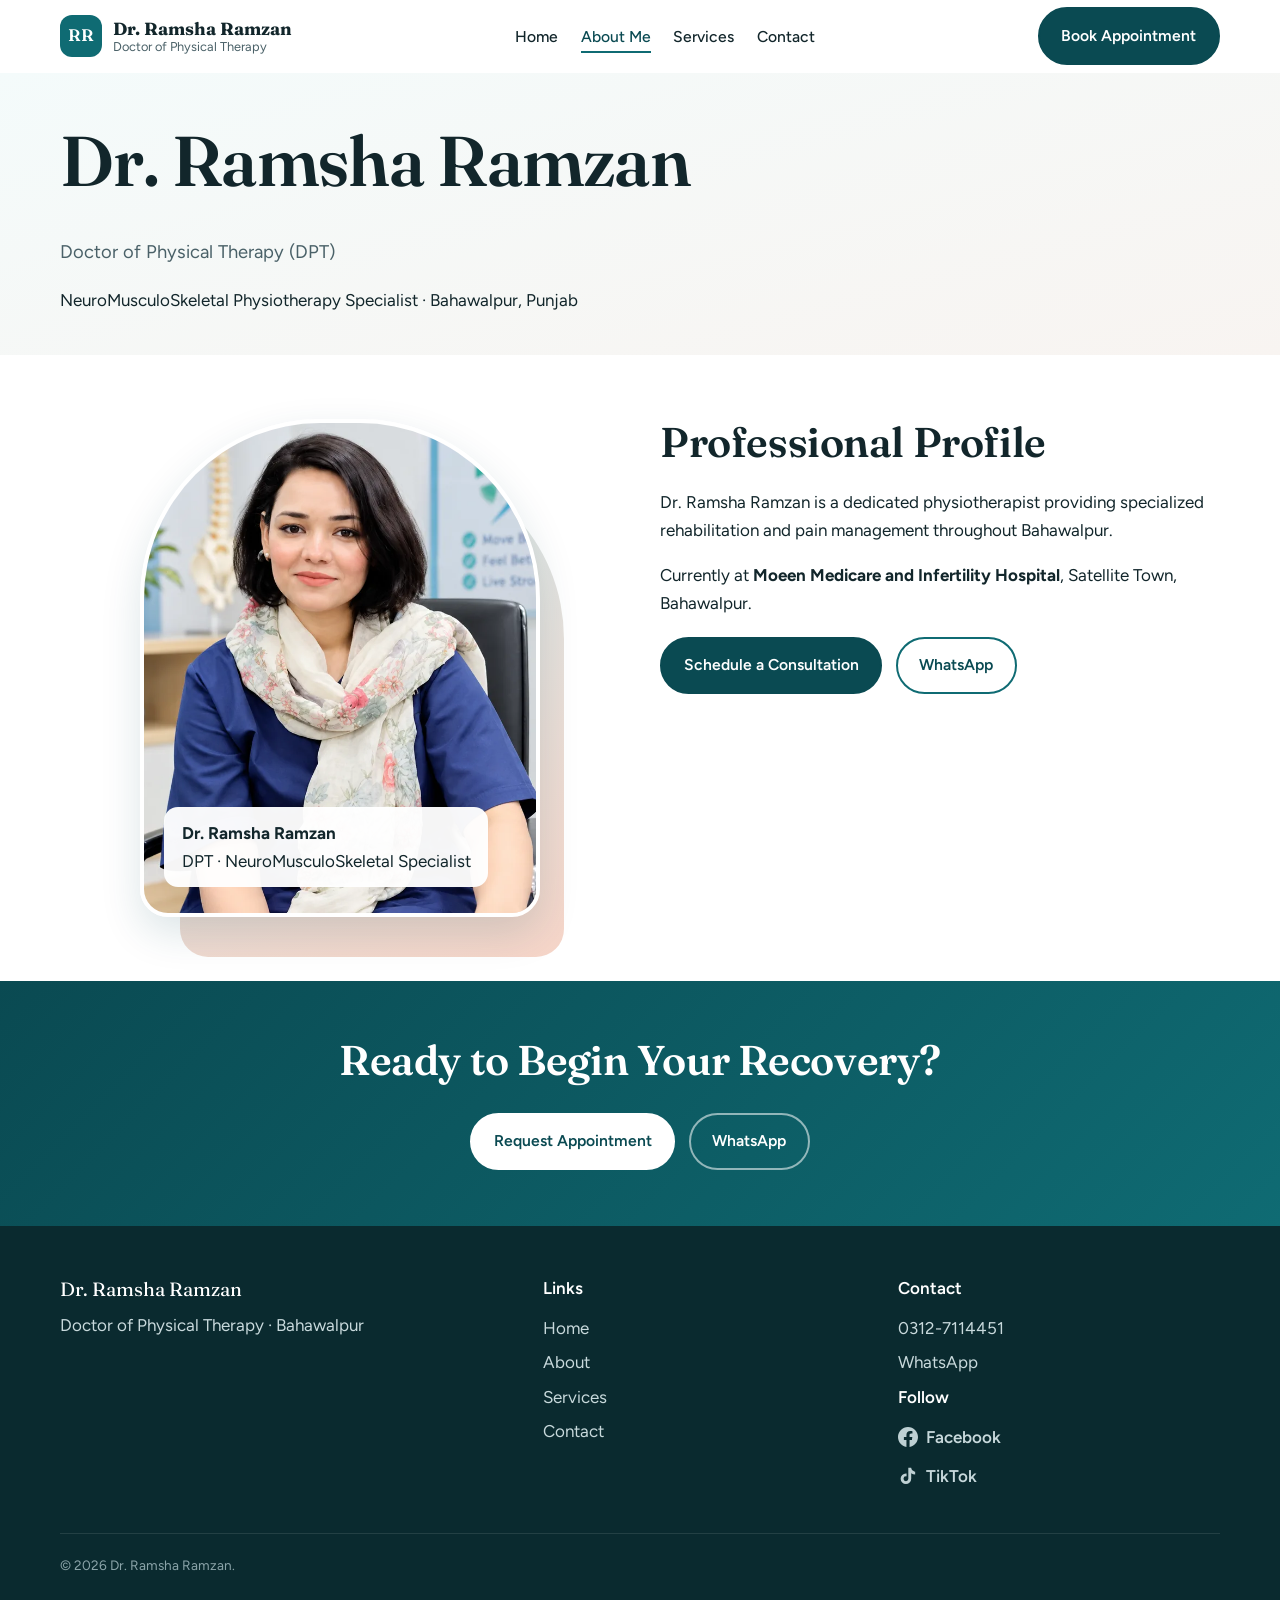
==== about.html @ 681bcd0d "Social links: Facebook and TikTok icons on all pages" ====
<!DOCTYPE html>
<html lang="en-PK">
<head>
  <meta charset="UTF-8">
  <meta name="viewport" content="width=device-width, initial-scale=1">
  <title>About Dr. Ramsha Ramzan | Physiotherapist in Bahawalpur</title>
  <meta name="description" content="About Dr. Ramsha Ramzan, DPT — Physiotherapist in Bahawalpur.">
  <link rel="canonical" href="https://joshwilsonnlr.github.io/Dr.ramsha/about.html">
  <link rel="icon" type="image/svg+xml" href="assets/favicon.svg">
  <meta name="theme-color" content="#0F6B73">
  <link rel="preconnect" href="https://fonts.googleapis.com">
  <link rel="preconnect" href="https://fonts.gstatic.com" crossorigin>
  <link href="https://fonts.googleapis.com/css2?family=Fraunces:opsz,wght@9..144,500;9..144,600&family=Figtree:wght@400;500;600;700&display=swap" rel="stylesheet">
  <link rel="stylesheet" href="css/style.css?v=21">
  <link rel="stylesheet" href="css/responsive.css?v=21">
  <link rel="stylesheet" href="css/mobile.css?v=21">
  <style>
    .specialty-list, .experience-list { list-style: none; padding: 0; margin: 1rem 0 1.5rem; }
    .specialty-list li, .experience-list li { padding: 0.65rem 0; border-bottom: 1px solid var(--line, #d5e3e5); }
    .about-portrait { position: relative; width: min(100%, 400px); margin: 0 auto; }
    .about-portrait-bg { position: absolute; inset: 8% -6% -8% 10%; background: linear-gradient(160deg, #d6ebee, #f6d5c8); border-radius: 180px 180px 28px 28px; z-index: 0; }
    .about-portrait-frame { position: relative; z-index: 1; border-radius: 180px 180px 28px 28px; overflow: hidden; box-shadow: 0 16px 40px rgba(10, 74, 82, 0.14); border: 4px solid #fff; }
    .about-portrait-frame img { width: 100%; aspect-ratio: 4 / 5; object-fit: cover; object-position: center top; display: block; }
    .about-portrait-tag { position: absolute; left: 6%; bottom: 6%; z-index: 2; background: rgba(255,255,255,0.96); padding: 0.75rem 1.1rem; border-radius: 14px; display: flex; flex-direction: column; }
  </style>
</head>
<body>
  <a class="skip-link" href="#main">Skip to content</a>
  <header class="site-header" id="site-header">
    <div class="container header-inner">
      <a class="brand" href="index.html" aria-label="Dr. Ramsha Ramzan home">
        <span class="brand-mark" aria-hidden="true">RR</span>
        <span class="brand-text"><strong>Dr. Ramsha Ramzan</strong><small>Doctor of Physical Therapy</small></span>
      </a>
      <nav class="main-nav" id="main-nav" aria-label="Main navigation">
        <ul>
          <li><a href="index.html">Home</a></li>
          <li><a href="about.html" aria-current="page">About Me</a></li>
          <li><a href="services.html">Services</a></li>
          <li><a href="contact.html">Contact</a></li>
          <li class="nav-book-mobile"><a class="btn btn-primary" href="contact.html#book">Book Appointment</a></li>
        </ul>
      </nav>
      <a class="btn btn-primary nav-cta" href="contact.html#book">Book Appointment</a>
      <button class="nav-toggle" id="nav-toggle" aria-expanded="false" aria-controls="main-nav" aria-label="Open menu"><span></span><span></span><span></span></button>
    </div>
  </header>
  <main id="main">
    <section class="page-hero"><div class="container"><h1>Dr. Ramsha Ramzan</h1><p class="lead">Doctor of Physical Therapy (DPT)</p><p>NeuroMusculoSkeletal Physiotherapy Specialist · Bahawalpur, Punjab</p></div></section>
    <section class="section"><div class="container split">
      <figure class="about-portrait reveal">
        <div class="about-portrait-bg" aria-hidden="true"></div>
        <div class="about-portrait-frame">
          <img src="images/dr-ramsha-ramzan-900.webp" loading="lazy" alt="Dr. Ramsha Ramzan, Physiotherapist in Bahawalpur">
        </div>
        <figcaption class="about-portrait-tag"><strong>Dr. Ramsha Ramzan</strong><span>DPT · NeuroMusculoSkeletal Specialist</span></figcaption>
      </figure>
      <div class="reveal">
        <h2>Professional Profile</h2>
        <p>Dr. Ramsha Ramzan is a dedicated physiotherapist providing specialized rehabilitation and pain management throughout Bahawalpur.</p>
        <p>Currently at <strong>Moeen Medicare and Infertility Hospital</strong>, Satellite Town, Bahawalpur.</p>
        <div class="btn-row"><a class="btn btn-primary" href="contact.html#book">Schedule a Consultation</a><a class="btn btn-outline" href="https://wa.me/923127114451">WhatsApp</a></div>
      </div>
    </div></section>
    <section class="cta-premium"><div class="container cta-inner reveal">
      <h2>Ready to Begin Your Recovery?</h2>
      <div class="btn-row" style="display:flex;justify-content:center;gap:0.85rem;width:100%;">
        <a class="btn btn-light" href="contact.html#book">Request Appointment</a>
        <a class="btn btn-ghost" href="https://wa.me/923127114451">WhatsApp</a>
      </div>
    </div></section>
  </main>
  <footer class="site-footer">
    <div class="container footer-grid">
      <div><p class="footer-name">Dr. Ramsha Ramzan</p><p>Doctor of Physical Therapy · Bahawalpur</p></div>
      <div><p class="footer-h">Links</p><ul><li><a href="index.html">Home</a></li><li><a href="about.html">About</a></li><li><a href="services.html">Services</a></li><li><a href="contact.html">Contact</a></li></ul></div>
      <div>
        <p class="footer-h">Contact</p>
        <ul><li><a href="tel:+923127114451">0312-7114451</a></li><li><a href="https://wa.me/923127114451">WhatsApp</a></li></ul>
        <p class="footer-h">Follow</p>
        <ul class="social-links">
          <li><a href="https://www.facebook.com/ramsha.ramzan.2025" target="_blank" rel="noopener noreferrer" aria-label="Facebook"><svg class="social-icon" viewBox="0 0 24 24" fill="currentColor" aria-hidden="true"><path d="M24 12.073C24 5.405 18.627 0 12 0S0 5.405 0 12.073C0 18.1 4.388 23.094 10.125 24v-8.437H7.078v-3.49h3.047V9.43c0-3.007 1.792-4.669 4.533-4.669 1.312 0 2.686.235 2.686.235v2.953H15.83c-1.491 0-1.956.925-1.956 1.874v2.25h3.328l-.532 3.49h-2.796V24C19.612 23.094 24 18.1 24 12.073z"/></svg><span>Facebook</span></a></li>
          <li><a href="https://www.tiktok.com/@drramsharramzan" target="_blank" rel="noopener noreferrer" aria-label="TikTok"><svg class="social-icon" viewBox="0 0 24 24" fill="currentColor" aria-hidden="true"><path d="M19.59 6.69a4.83 4.83 0 0 1-3.77-4.25V2h-3.45v13.67a2.89 2.89 0 0 1-2.88 2.5 2.89 2.89 0 0 1-2.89-2.89 2.89 2.89 0 0 1 2.89-2.89c.28 0 .54.04.79.1v-3.5a6.37 6.37 0 0 0-.79-.05A6.34 6.34 0 0 0 3.16 15.3a6.34 6.34 0 0 0 6.34 6.34 6.34 6.34 0 0 0 6.34-6.34V8.68a8.18 8.18 0 0 0 4.76 1.52V6.75a4.85 4.85 0 0 1-1.01-.06z"/></svg><span>TikTok</span></a></li>
        </ul>
      </div>
    </div>
    <div class="container footer-base"><p>© 2026 Dr. Ramsha Ramzan.</p></div>
  </footer>
  <div class="mobile-actions" aria-label="Quick contact">
    <a href="tel:+923127114451" title="Call"><svg class="icon" viewBox="0 0 24 24" fill="none" stroke="currentColor" stroke-width="1.8"><path d="M22 16.92v3a2 2 0 0 1-2.18 2 19.79 19.79 0 0 1-8.63-3.07 19.5 19.5 0 0 1-6-6 19.79 19.79 0 0 1-3.07-8.67A2 2 0 0 1 4.11 2h3a2 2 0 0 1 2 1.72c.127.96.361 1.903.7 2.81a2 2 0 0 1-.45 2.11L8.09 9.91a16 16 0 0 0 6 6l1.27-1.27a2 2 0 0 1 2.11-.45c.907.339 1.85.573 2.81.7A2 2 0 0 1 22 16.92z"/></svg><span>Call</span></a>
    <a href="contact.html#book" class="mobile-book" title="Book"><svg class="icon" viewBox="0 0 24 24" fill="none" stroke="currentColor" stroke-width="1.8"><rect x="3" y="4" width="18" height="18" rx="2"/><path d="M16 2v4M8 2v4M3 10h18"/></svg><span>Book</span></a>
    <a href="https://wa.me/923127114451" title="WhatsApp" rel="noopener"><svg class="icon" viewBox="0 0 24 24" fill="none" stroke="currentColor" stroke-width="1.8"><path d="M21 15a2 2 0 0 1-2 2H7l-4 4V5a2 2 0 0 1 2-2h14a2 2 0 0 1 2 2z"/></svg><span>WhatsApp</span></a>
  </div>
  <script src="js/main.js?v=21" defer></script>
</body>
</html>
---- css/style.css ----
:root{--ink:#12262B;--muted:#4A6168;--teal:#0F6B73;--deep:#0A4A52;--mist:#EAF4F4;--sky:#D6EBEE;--blush:#F6D5C8;--line:#D5E3E5;--white:#fff;--err:#B3261E;--ok:#176B4A;--serif:"Fraunces",Georgia,serif;--sans:"Figtree",system-ui,-apple-system,"Segoe UI",Roboto,sans-serif;--r:20px;--shadow:0 10px 30px rgba(10,74,82,.10)}
*,*::before,*::after{box-sizing:border-box}
html{scroll-behavior:smooth;scroll-padding-top:84px;-webkit-text-size-adjust:100%}
body{margin:0;font-family:var(--sans);font-size:1.0625rem;line-height:1.65;color:var(--ink);background:var(--white);overflow-x:hidden}
img{max-width:100%;height:auto;display:block}
h1,h2,h3{text-wrap:balance;font-family:var(--serif);font-weight:600;line-height:1.15;margin:0 0 .5em;letter-spacing:-.01em}
h1{font-size:clamp(2.6rem,6vw,4.4rem)}h2{font-size:clamp(1.8rem,3.6vw,2.6rem)}h3{font-size:1.2rem}
p{margin:0 0 1em;max-width:68ch}ul,ol{margin:0;padding:0}
a{color:var(--teal)}
:focus-visible{outline:3px solid var(--teal);outline-offset:3px;border-radius:6px}
.container{width:min(1160px,100% - 2.5rem);margin-inline:auto}
.skip-link{position:absolute;left:-999px;top:8px;background:var(--deep);color:#fff;padding:.6rem 1rem;border-radius:8px;z-index:100}
.skip-link:focus{left:8px}
.icon{width:22px;height:22px;flex:none}.icon-sm{width:18px;height:18px}.icon-lg{width:34px;height:34px;color:var(--teal)}
.site-header{position:sticky;top:0;z-index:50;background:rgba(255,255,255,.92);backdrop-filter:blur(10px);border-bottom:1px solid transparent;transition:border-color .3s,box-shadow .3s}
.site-header.scrolled{border-color:var(--line);box-shadow:0 4px 18px rgba(10,74,82,.06)}
.header-inner{display:flex;align-items:center;justify-content:space-between;gap:1rem;min-height:72px}
.brand{display:flex;align-items:center;gap:.7rem;text-decoration:none;color:var(--ink)}
.brand-mark{display:grid;place-items:center;width:42px;height:42px;border-radius:12px;background:var(--teal);color:#fff;font-family:var(--serif);font-weight:600;font-size:1.05rem}
.brand-text{display:flex;flex-direction:column;line-height:1.2}.brand-text strong{font-family:var(--serif);font-size:1.1rem}.brand-text small{color:var(--muted);font-size:.8rem}
.main-nav{display:flex;align-items:center;gap:1.5rem}.main-nav ul{display:flex;gap:1.4rem;list-style:none}.main-nav a:not(.btn){color:var(--ink);text-decoration:none;font-weight:500;font-size:.98rem;padding:.3rem 0;border-bottom:2px solid transparent;transition:border-color .2s,color .2s}.main-nav a:not(.btn):hover,.main-nav a[aria-current="page"]{border-bottom-color:var(--teal);color:var(--deep)}
.nav-cta{flex-shrink:0}
.nav-toggle{display:none;width:44px;height:44px;border:0;background:transparent;cursor:pointer;padding:0}
.nav-toggle span{display:block;width:22px;height:2px;background:var(--ink);margin:5px auto;border-radius:2px;transition:transform .25s,opacity .25s}
.btn{display:inline-flex;align-items:center;justify-content:center;gap:.45rem;padding:.85rem 1.35rem;border-radius:999px;font-weight:600;font-size:.98rem;text-decoration:none;border:2px solid transparent;cursor:pointer;transition:background .2s,color .2s,border-color .2s,transform .15s;font-family:var(--sans)}
.btn:active{transform:scale(.98)}
.btn-primary{background:var(--deep);color:#fff;border-color:var(--deep)}.btn-primary:hover{background:var(--teal);border-color:var(--teal)}
.btn-outline{background:transparent;color:var(--deep);border-color:var(--teal)}.btn-outline:hover{background:var(--mist)}
.btn-light{background:#fff;color:var(--deep);border-color:#fff}.btn-light:hover{background:var(--mist)}
.btn-ghost{background:transparent;color:#fff;border-color:rgba(255,255,255,.55)}.btn-ghost:hover{background:rgba(255,255,255,.12)}
.btn-lg{padding:1rem 1.6rem;font-size:1.05rem}
.btn-row{display:flex;flex-wrap:wrap;gap:.85rem;margin-top:1.25rem}
.hero{background:linear-gradient(165deg,#f4fbfb 0%,#eef7f8 45%,#f8f4f1 100%);padding:3.5rem 0 4rem;overflow:hidden}
.hero-grid{display:grid;grid-template-columns:1.05fr .95fr;gap:2.5rem;align-items:center}
.hero-headline{margin-bottom:.4rem}.hero-tagline{font-size:1.15rem;color:var(--muted);margin-bottom:.75rem}.hero-body{color:var(--muted)}
.hero-stats{display:flex;flex-direction:column;gap:.55rem;margin:1.25rem 0}.stat strong{color:var(--deep)}.stat span{color:var(--muted);font-size:.95rem}
.hero-contact{margin-top:1rem;font-size:.95rem}.hero-contact a{color:var(--deep);text-decoration:none;font-weight:600}
.hero-portrait{position:relative;justify-self:center;width:min(100%,420px)}
.hero-portrait::before{content:"";position:absolute;inset:6% -4% -6% 8%;background:linear-gradient(160deg,var(--sky),var(--blush));border-radius:200px 200px 28px 28px;z-index:0}
.portrait-frame{position:relative;z-index:1;border-radius:200px 200px 28px 28px;overflow:hidden;box-shadow:var(--shadow)}
.portrait-frame img{width:100%;aspect-ratio:4/5;object-fit:cover;object-position:center top}
.portrait-tag{position:absolute;left:6%;bottom:6%;z-index:2;background:rgba(255,255,255,.95);backdrop-filter:blur(8px);padding:.7rem 1rem;border-radius:14px;box-shadow:0 8px 24px rgba(10,74,82,.12);display:flex;flex-direction:column;line-height:1.25}
.portrait-tag strong{font-family:var(--serif);font-size:1rem}.portrait-tag span{color:var(--muted);font-size:.85rem}
.trust-section{padding:2.5rem 0;background:var(--white)}
.trust-grid{display:grid;grid-template-columns:repeat(4,1fr);gap:1.25rem}
.trust-item{background:var(--mist);border-radius:var(--r);padding:1.35rem 1.2rem;border:1px solid var(--line)}
.trust-icon{margin-bottom:.75rem;color:var(--teal)}.trust-icon svg{width:28px;height:28px}
.trust-item h3{margin-bottom:.35rem;font-size:1.05rem}.trust-item p{margin:0;font-size:.92rem;color:var(--muted)}
.section{padding:4rem 0}.section.tint{background:var(--mist)}
.split{display:grid;grid-template-columns:1fr 1fr;gap:2.5rem;align-items:start}
.philosophy-point{display:grid;grid-template-columns:auto 1fr;gap:.75rem 1rem;margin-bottom:1.1rem;align-items:start}
.step-badge{display:grid;place-items:center;width:32px;height:32px;border-radius:50%;background:var(--teal);color:#fff;font-weight:700;font-size:.85rem}
.philosophy-point h4{margin:0 0 .2rem;font-family:var(--serif)}.philosophy-point p{margin:0;color:var(--muted);font-size:.95rem}
.services-showcase{display:grid;grid-template-columns:repeat(2,1fr);gap:1.25rem;margin-top:1.5rem}
.service-showcase{background:var(--white);border:1px solid var(--line);border-radius:var(--r);padding:1.5rem;box-shadow:0 4px 16px rgba(10,74,82,.04)}
.service-number{font-family:var(--serif);font-size:1.4rem;color:var(--teal);margin-bottom:.4rem}
.service-showcase h3{margin-bottom:.4rem}.service-showcase p{color:var(--muted);font-size:.95rem;margin-bottom:0}
.service-showcase ul{margin:0.5rem 0 0;padding:0}
.service-showcase .btn,.service-showcase .btn-primary{margin-top:1.35rem}
.service-showcase .link-arrow{display:inline-block;margin-top:1rem}
.link-arrow{font-weight:600;text-decoration:none;color:var(--teal)}.link-arrow:hover{color:var(--deep)}
.view-all-cta{text-align:center;margin-top:1.75rem}
.page-hero{padding:3rem 0 1.5rem;background:linear-gradient(165deg,#f4fbfb,#f8f4f1)}
.page-hero .lead{font-size:1.15rem;color:var(--muted)}
.cta-premium{background:linear-gradient(135deg,var(--deep),var(--teal));color:#fff;padding:3.5rem 0;text-align:center}
.cta-inner{display:flex;flex-direction:column;align-items:center;text-align:center}
.cta-inner h2{color:#fff;margin-bottom:.5rem}.cta-inner p{color:rgba(255,255,255,.88);margin-inline:auto;max-width:40rem}
.cta-premium .btn-row,.cta-inner .btn-row{display:flex!important;justify-content:center!important;align-items:center!important;width:100%;flex-wrap:wrap;gap:.85rem;margin-top:1.25rem;margin-left:auto;margin-right:auto}
.site-footer{background:#0a2a2f;color:#c8d9dc;padding:3rem 0 1.5rem}
.footer-grid{display:grid;grid-template-columns:1.4fr 1fr 1fr;gap:2rem;margin-bottom:2rem}
.footer-name{font-family:var(--serif);font-size:1.2rem;color:#fff;margin-bottom:.35rem}
.footer-h{color:#fff;font-weight:600;margin-bottom:.75rem}
.site-footer ul{list-style:none}.site-footer li{margin-bottom:.4rem}.site-footer a{color:#c8d9dc;text-decoration:none}.site-footer a:hover{color:#fff}
.footer-base{border-top:1px solid rgba(255,255,255,.1);padding-top:1.25rem;font-size:.85rem;color:#8aa3a8}
.social-links{list-style:none;padding:0;margin:.5rem 0 0}.social-links li{margin-bottom:.45rem}
.social-links a{display:inline-flex;align-items:center;gap:.55rem;font-weight:600}
.social-icon{width:20px;height:20px;flex:none;opacity:.95}
.social-links a:hover .social-icon{opacity:1}
.social-links-contact a{color:var(--deep);text-decoration:none}
.social-links-contact .social-icon{color:var(--teal)}
.social-links-contact a:hover{color:var(--teal)}
.contact-grid{display:grid;grid-template-columns:1fr 1.2fr;gap:2rem;align-items:start}
.contact-list{list-style:none;margin-top:1.25rem}.contact-list li{margin-bottom:1rem;display:flex;gap:.75rem;align-items:flex-start}.contact-list strong{display:block;font-size:.85rem;color:var(--muted)}.contact-list a{color:var(--deep);font-weight:600;text-decoration:none}
.form-card{background:var(--mist);border:1px solid var(--line);border-radius:var(--r);padding:1.75rem}
.form-intro{color:var(--muted);font-size:.95rem;margin-bottom:1.25rem}
.form-grid{display:grid;grid-template-columns:1fr 1fr;gap:1rem}
.field{display:flex;flex-direction:column;gap:.35rem}.field-full{grid-column:1/-1}
.field label{font-weight:600;font-size:.9rem}.field input,.field select,.field textarea{padding:.75rem .9rem;border:1px solid var(--line);border-radius:12px;font:inherit;background:#fff;color:var(--ink)}
.field input:focus,.field select:focus,.field textarea:focus{outline:2px solid var(--teal);border-color:var(--teal)}
.field-check{display:flex;gap:.6rem;align-items:flex-start;margin:1rem 0;font-size:.92rem}
.form-note{font-size:.85rem;color:var(--muted);margin-top:.75rem}
.about-photo{border-radius:var(--r);overflow:hidden;box-shadow:var(--shadow)}
.about-photo img{width:100%;aspect-ratio:1;object-fit:cover}
.reveal{opacity:1;transform:none}
.reveal.in{opacity:1;transform:none}
---- css/responsive.css ----
/* ============================================================
   Dr. Ramsha Ramzan — Responsive / Mobile Styles
   ============================================================ */

/* ---------- Tablet (max 1024px) ---------- */
@media (max-width: 1024px) {
  .card-grid,
  .expertise-grid,
  .steps,
  .services-showcase {
    grid-template-columns: repeat(2, 1fr) !important;
  }

  .trust-grid {
    grid-template-columns: repeat(2, 1fr) !important;
  }

  .footer-grid {
    grid-template-columns: 1fr 1fr !important;
  }

  .sd-grid {
    grid-template-columns: 1fr !important;
  }
}

/* ---------- Mobile + small tablet (max 900px) ---------- */
@media (max-width: 900px) {
  .container {
    width: min(100% - 1.5rem, 1160px);
  }

  /* Hamburger shown by mobile.css */
  .nav-toggle {
    display: grid !important;
    place-items: center;
  }

  /* Nav drawer rules handled in mobile.css (higher specificity + !important) */

  /* Overlay handled ONLY in mobile.css to avoid stacking bugs */
  body.menu-open::before {
    display: none;
  }

  body.menu-open {
    overflow: hidden;
  }

  /* Hide desktop CTA */
  .nav-cta {
    display: none !important;
  }

  /* Layout stacks */
  .hero-grid {
    grid-template-columns: 1fr !important;
    gap: 2rem;
  }

  .hero-portrait {
    order: -1;
    max-width: 380px;
    margin-inline: auto;
  }

  .split,
  .contact-grid,
  .seo-content {
    grid-template-columns: 1fr !important;
  }

  .card-grid,
  .expertise-grid,
  .steps,
  .services-showcase,
  .trust-grid,
  .form-grid,
  .footer-grid {
    grid-template-columns: 1fr !important;
  }

  .btn-row {
    flex-direction: column;
    align-items: stretch;
  }

  .btn-row .btn {
    width: 100%;
  }

  .brand-text small {
    display: none;
  }

  .header-inner {
    min-height: 64px;
  }
}

@media (max-width: 640px) {
  h1 {
    font-size: clamp(2rem, 8vw, 2.8rem);
  }
}

/* Extra helpers */
.expertise-inline {
  list-style: none;
  padding: 0;
  margin: 1rem 0;
  display: flex;
  flex-wrap: wrap;
  gap: 0.5rem;
}

.expertise-inline li {
  padding: 0.55rem 0.85rem;
  background: var(--mist, #eaf4f4);
  border-radius: 10px;
  font-size: 0.95rem;
}
---- css/mobile.css ----
/* =========================================================
   Dr. Ramsha — Mobile + critical fixes
   ========================================================= */

.reveal {
  opacity: 1 !important;
  transform: none !important;
}

html, body {
  overflow-x: hidden !important;
  max-width: 100vw !important;
  width: 100%;
}

.hero,
.hero-grid,
.section,
.site-header,
.header-inner,
.container {
  max-width: 100%;
  box-sizing: border-box;
}

.hero { overflow: hidden !important; }
.hero-portrait { overflow: hidden; }

/* Desktop: hide mobile-only items */
.nav-book-mobile { display: none !important; }
.nav-toggle { display: none; }
.mobile-actions { display: none !important; }

/* ---------- Mobile ≤ 900px ---------- */
@media (max-width: 900px) {
  html, body {
    overflow-x: hidden !important;
    max-width: 100vw !important;
    width: 100% !important;
  }

  body {
    padding-bottom: 72px !important;
  }

  .nav-toggle {
    display: grid !important;
    place-items: center;
    z-index: 200 !important;
    position: relative;
    flex-shrink: 0;
  }

  .nav-cta { display: none !important; }

  .nav-book-mobile {
    display: list-item !important;
    border-bottom: none !important;
  }
  .nav-book-mobile .btn {
    display: flex !important;
    width: 100%;
    margin-top: 1.25rem;
    justify-content: center;
  }

  body.menu-open .site-header {
    z-index: 200 !important;
  }

  body.menu-open::before {
    content: "" !important;
    position: fixed !important;
    inset: 0 !important;
    background: rgba(10, 42, 47, 0.4) !important;
    z-index: 150 !important;
    pointer-events: auto !important;
  }

  .main-nav {
    position: fixed !important;
    top: 0 !important;
    right: 0 !important;
    bottom: 0 !important;
    left: auto !important;
    width: min(86vw, 320px) !important;
    height: 100dvh !important;
    margin: 0 !important;
    padding: 5.5rem 1.5rem 2rem !important;
    background: #ffffff !important;
    flex-direction: column !important;
    align-items: stretch !important;
    gap: 0 !important;
    box-shadow: -12px 0 40px rgba(10, 74, 82, 0.2);
    z-index: 180 !important;
    overflow-y: auto !important;
    overflow-x: hidden !important;
    transform: translateX(110%) !important;
    visibility: hidden !important;
    pointer-events: none !important;
    opacity: 0 !important;
    transition: transform 0.35s cubic-bezier(0.22, 1, 0.36, 1),
                opacity 0.25s ease,
                visibility 0.35s;
  }

  .main-nav.open {
    transform: translateX(0) !important;
    visibility: visible !important;
    pointer-events: auto !important;
    opacity: 1 !important;
  }

  .main-nav ul {
    display: flex !important;
    flex-direction: column !important;
    gap: 0 !important;
    width: 100% !important;
    margin: 0 !important;
    padding: 0 !important;
    list-style: none !important;
  }

  .main-nav ul li {
    border-bottom: 1px solid #d5e3e5;
    width: 100%;
  }

  .main-nav a:not(.btn) {
    display: block !important;
    padding: 1rem 0.25rem !important;
    font-size: 1.1rem !important;
    border-bottom: none !important;
    color: #12262b !important;
  }

  .nav-toggle[aria-expanded="true"] span:nth-child(1) {
    transform: translateY(7px) rotate(45deg);
  }
  .nav-toggle[aria-expanded="true"] span:nth-child(2) {
    opacity: 0;
  }
  .nav-toggle[aria-expanded="true"] span:nth-child(3) {
    transform: translateY(-7px) rotate(-45deg);
  }

  body.menu-open { overflow: hidden !important; }

  .header-inner { min-height: 64px; }
  .brand-text small { display: none; }
  .brand-text strong { font-size: 1rem; }
  .container { width: min(100% - 1.5rem, 1160px) !important; }

  .service-showcase {
    padding: 1.15rem 1.1rem !important;
  }
  .service-showcase .btn,
  .service-showcase .btn-primary {
    display: flex !important;
    width: 100% !important;
    margin-top: 0.85rem !important;
    padding: 0.7rem 1rem !important;
    font-size: 0.92rem !important;
    justify-content: center;
    box-sizing: border-box;
  }
  .services-showcase {
    grid-template-columns: 1fr !important;
    gap: 0.9rem !important;
  }

  .philosophy-point {
    display: grid !important;
    grid-template-columns: 36px 1fr !important;
    gap: 0.35rem 0.65rem !important;
    margin-bottom: 0.85rem !important;
    align-items: start !important;
  }
  .philosophy-point .step-badge {
    width: 28px !important;
    height: 28px !important;
    font-size: 0.8rem !important;
    grid-row: 1 / span 2;
  }
  .philosophy-point h4 {
    margin: 0 !important;
    font-size: 1rem !important;
    line-height: 1.3 !important;
  }
  .philosophy-point p {
    margin: 0 !important;
    font-size: 0.9rem !important;
    line-height: 1.4 !important;
  }

  .mobile-actions {
    display: flex !important;
    position: fixed !important;
    left: 0;
    right: 0;
    bottom: 0;
    z-index: 120;
    background: #0a2a2f;
    border-top: 1px solid rgba(255, 255, 255, 0.12);
    box-shadow: 0 -6px 24px rgba(10, 42, 47, 0.25);
    padding: 0.45rem 0.35rem calc(0.45rem + env(safe-area-inset-bottom, 0px));
    gap: 0.35rem;
    justify-content: space-around;
    align-items: stretch;
  }
  .mobile-actions a {
    flex: 1;
    display: flex;
    flex-direction: column;
    align-items: center;
    justify-content: center;
    gap: 0.2rem;
    text-decoration: none;
    color: #e8f2f3;
    font-size: 0.72rem;
    font-weight: 600;
    padding: 0.4rem 0.25rem;
    border-radius: 12px;
    min-height: 52px;
  }
  .mobile-actions a:active {
    background: rgba(255, 255, 255, 0.08);
  }
  .mobile-actions .icon {
    width: 20px;
    height: 20px;
    stroke: currentColor;
  }
  .mobile-actions .mobile-book {
    background: #0f6b73;
    color: #fff;
  }
  .mobile-actions .mobile-book:active {
    background: #0a4a52;
  }

  .hero-grid {
    grid-template-columns: 1fr !important;
    gap: 2rem !important;
  }
  .hero-portrait {
    order: -1;
    width: 100% !important;
    max-width: 360px !important;
    margin-inline: auto !important;
  }
  .hero-portrait::before {
    inset: 8% 0 -4% 6% !important;
    border-radius: 180px 180px 24px 24px !important;
  }
  .portrait-frame {
    border-radius: 180px 180px 24px 24px !important;
  }
  .portrait-tag {
    left: 4% !important;
    bottom: 4% !important;
  }
  h1, .hero-headline {
    font-size: clamp(2rem, 8vw, 2.8rem) !important;
  }
  .btn-row {
    flex-direction: column;
    align-items: stretch;
  }
  .btn-row .btn { width: 100%; }
  /* CTA section buttons stay centered */
  .cta-premium .btn-row,
  .cta-inner .btn-row {
    flex-direction: column !important;
    align-items: center !important;
    justify-content: center !important;
  }
  .cta-premium .btn-row .btn,
  .cta-inner .btn-row .btn {
    width: auto !important;
    min-width: min(100%, 260px);
  }

  .split,
  .contact-grid,
  .seo-content {
    grid-template-columns: 1fr !important;
  }
  .card-grid,
  .expertise-grid,
  .steps,
  .trust-grid,
  .trust-section .trust-grid,
  .form-grid,
  .footer-grid {
    grid-template-columns: 1fr !important;
  }

  .page-hero {
    padding: 2rem 0 1.5rem !important;
  }
  .page-hero h1 {
    font-size: clamp(1.9rem, 7vw, 2.6rem) !important;
  }
}

@media (max-width: 1024px) {
  .services-showcase,
  .trust-section .trust-grid {
    grid-template-columns: repeat(2, 1fr) !important;
  }
}

@media (max-width: 900px) {
  .services-showcase {
    grid-template-columns: 1fr !important;
  }
}

@media (max-width: 480px) {
  .container {
    width: min(100% - 1.25rem, 1160px) !important;
  }
  .hero-portrait {
    max-width: 100% !important;
  }
}
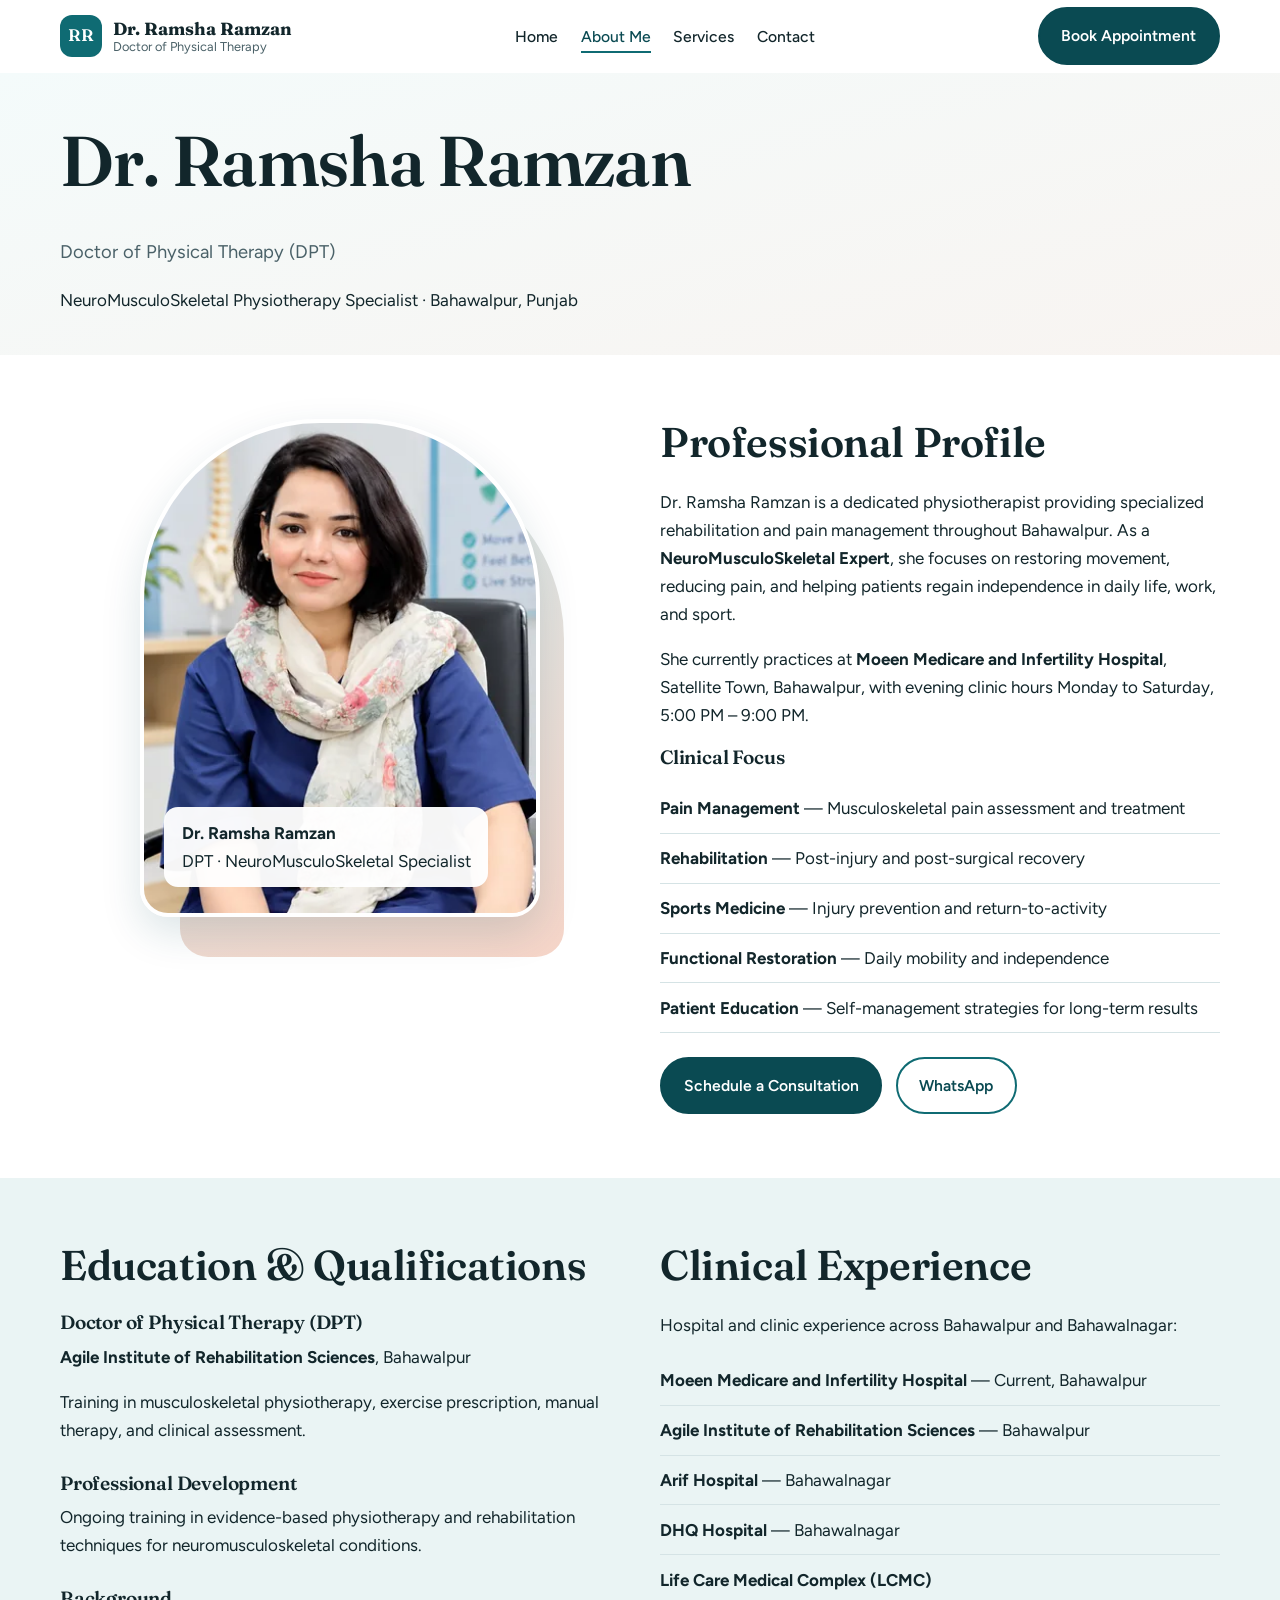
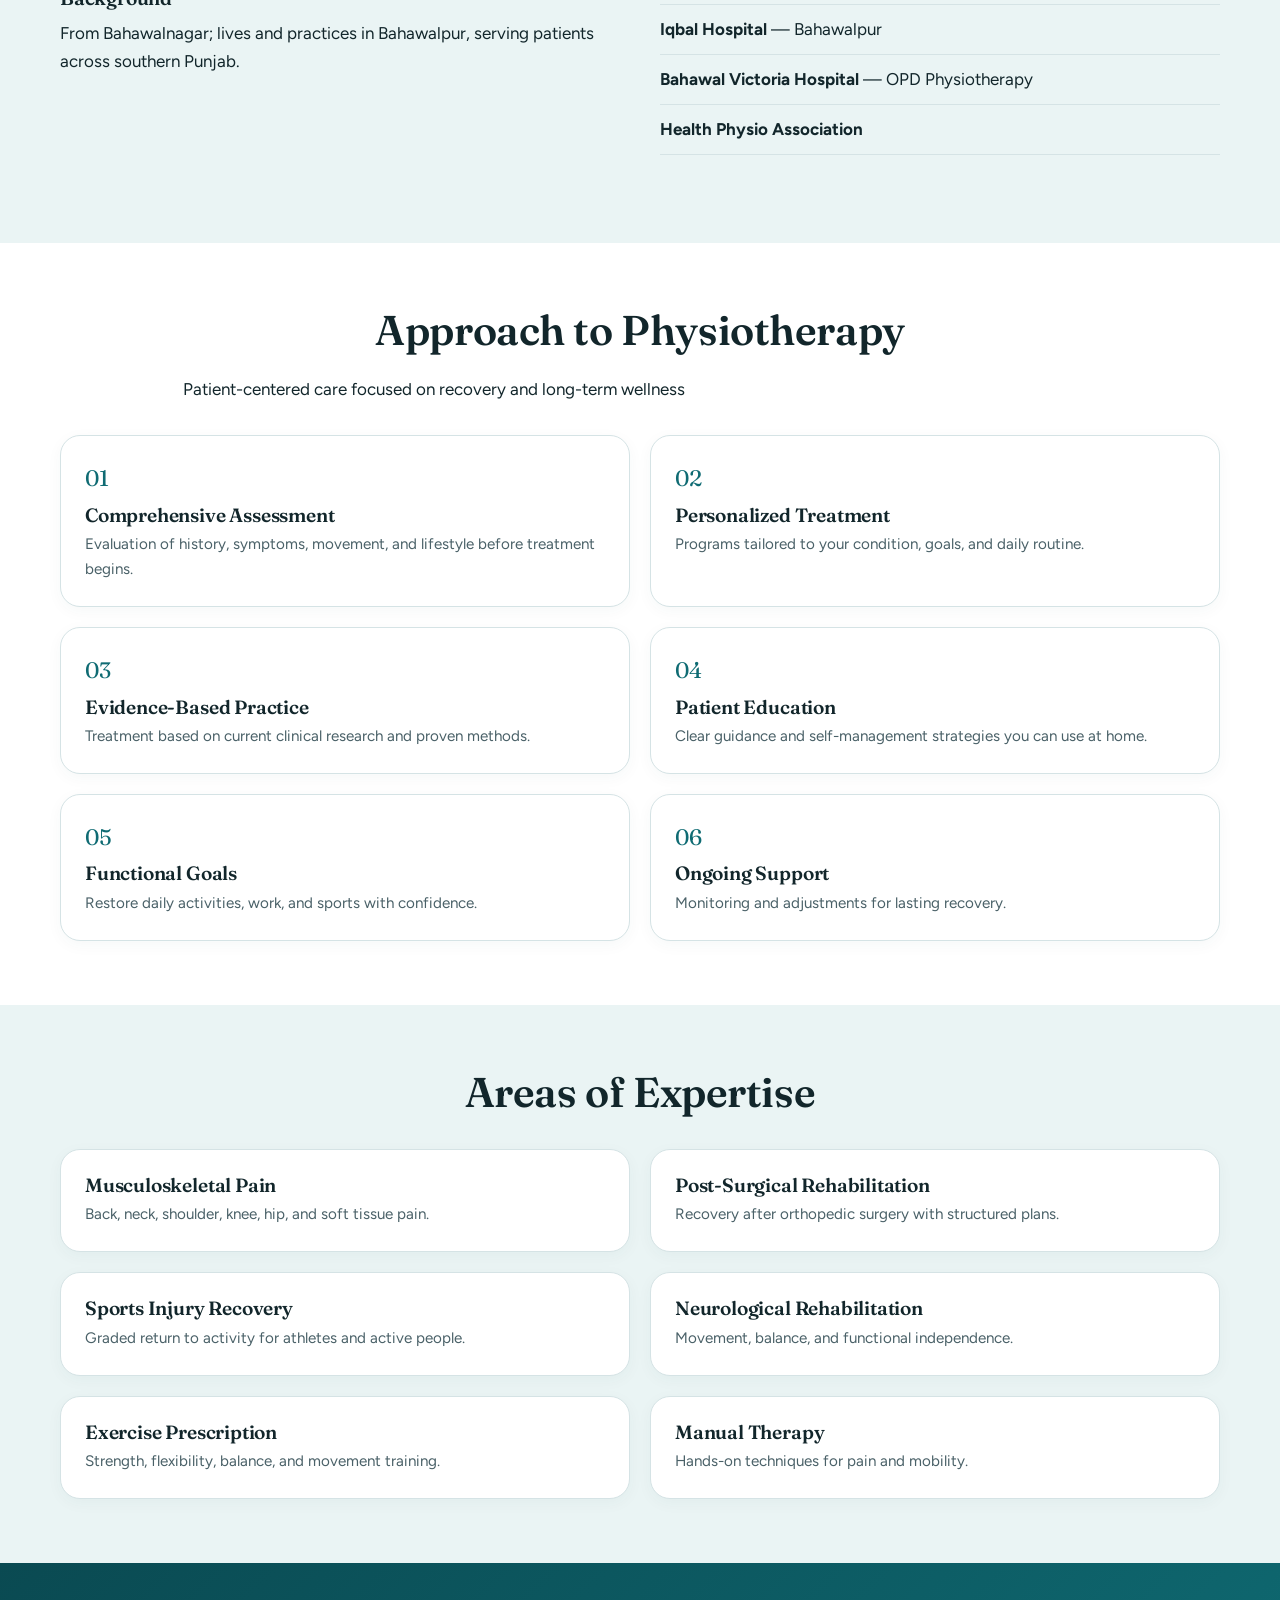
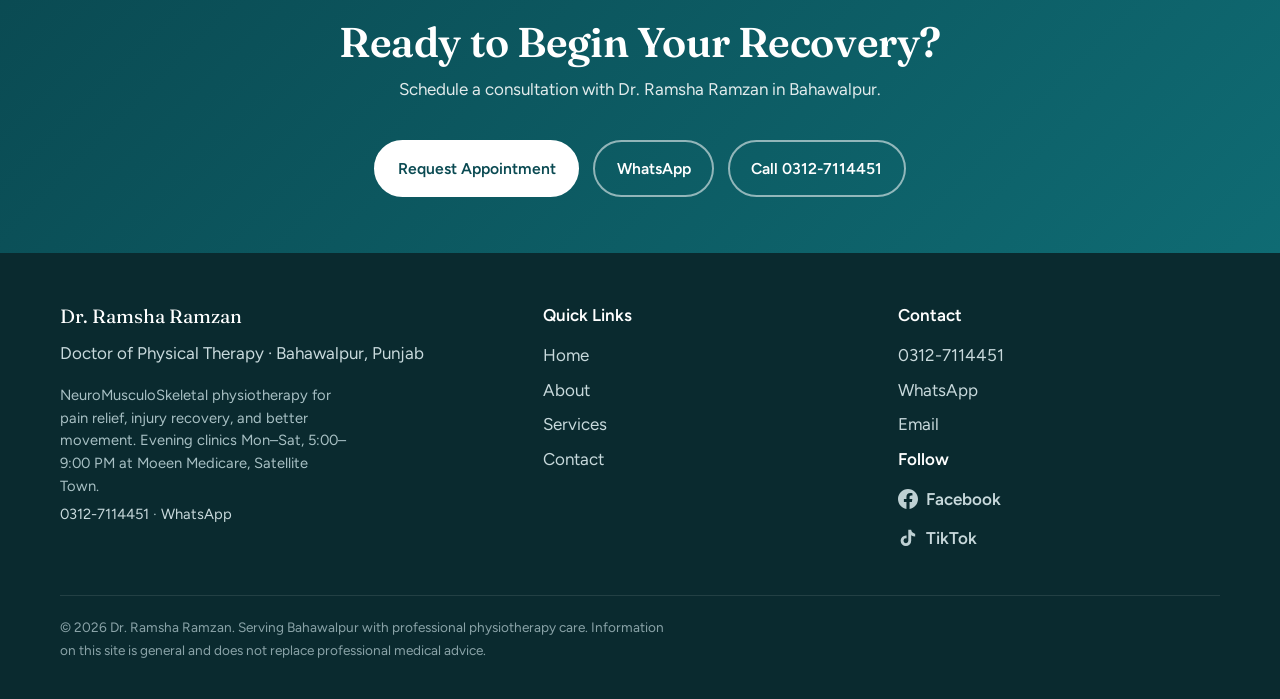
==== commit 931ee18b: "Restore full About page + expanded Services + footer bio" ====
--- a/about.html
+++ b/about.html
@@ -3,20 +3,27 @@
 <head>
   <meta charset="UTF-8">
   <meta name="viewport" content="width=device-width, initial-scale=1">
-  <title>About Dr. Ramsha Ramzan | Physiotherapist in Bahawalpur</title>
-  <meta name="description" content="About Dr. Ramsha Ramzan, DPT — Physiotherapist in Bahawalpur.">
+  <title>About Dr. Ramsha Ramzan | Physiotherapist in Bahawalpur | DPT Pakistan</title>
+  <meta name="description" content="Meet Dr. Ramsha Ramzan, Doctor of Physical Therapy in Bahawalpur. Education, clinical experience, and approach to care.">
   <link rel="canonical" href="https://joshwilsonnlr.github.io/Dr.ramsha/about.html">
   <link rel="icon" type="image/svg+xml" href="assets/favicon.svg">
   <meta name="theme-color" content="#0F6B73">
+  <meta name="robots" content="index, follow">
+  <meta property="og:locale" content="en_PK">
+  <meta property="og:title" content="About Dr. Ramsha Ramzan | Physiotherapist in Bahawalpur">
+  <meta property="og:url" content="https://joshwilsonnlr.github.io/Dr.ramsha/about.html">
+  <meta property="og:image" content="https://joshwilsonnlr.github.io/Dr.ramsha/images/dr-ramsha-ramzan-900.webp">
   <link rel="preconnect" href="https://fonts.googleapis.com">
   <link rel="preconnect" href="https://fonts.gstatic.com" crossorigin>
   <link href="https://fonts.googleapis.com/css2?family=Fraunces:opsz,wght@9..144,500;9..144,600&family=Figtree:wght@400;500;600;700&display=swap" rel="stylesheet">
-  <link rel="stylesheet" href="css/style.css?v=21">
-  <link rel="stylesheet" href="css/responsive.css?v=21">
-  <link rel="stylesheet" href="css/mobile.css?v=21">
+  <link rel="stylesheet" href="css/style.css?v=22">
+  <link rel="stylesheet" href="css/responsive.css?v=22">
+  <link rel="stylesheet" href="css/mobile.css?v=22">
   <style>
     .specialty-list, .experience-list { list-style: none; padding: 0; margin: 1rem 0 1.5rem; }
     .specialty-list li, .experience-list li { padding: 0.65rem 0; border-bottom: 1px solid var(--line, #d5e3e5); }
+    .education-item { margin-bottom: 1.75rem; }
+    .section-head { text-align: center; margin-bottom: 2rem; }
     .about-portrait { position: relative; width: min(100%, 400px); margin: 0 auto; }
     .about-portrait-bg { position: absolute; inset: 8% -6% -8% 10%; background: linear-gradient(160deg, #d6ebee, #f6d5c8); border-radius: 180px 180px 28px 28px; z-index: 0; }
     .about-portrait-frame { position: relative; z-index: 1; border-radius: 180px 180px 28px 28px; overflow: hidden; box-shadow: 0 16px 40px rgba(10, 74, 82, 0.14); border: 4px solid #fff; }
@@ -46,37 +53,125 @@
     </div>
   </header>
   <main id="main">
-    <section class="page-hero"><div class="container"><h1>Dr. Ramsha Ramzan</h1><p class="lead">Doctor of Physical Therapy (DPT)</p><p>NeuroMusculoSkeletal Physiotherapy Specialist · Bahawalpur, Punjab</p></div></section>
+    <section class="page-hero"><div class="container">
+      <h1>Dr. Ramsha Ramzan</h1>
+      <p class="lead">Doctor of Physical Therapy (DPT)</p>
+      <p>NeuroMusculoSkeletal Physiotherapy Specialist · Bahawalpur, Punjab</p>
+    </div></section>
     <section class="section"><div class="container split">
       <figure class="about-portrait reveal">
         <div class="about-portrait-bg" aria-hidden="true"></div>
         <div class="about-portrait-frame">
-          <img src="images/dr-ramsha-ramzan-900.webp" loading="lazy" alt="Dr. Ramsha Ramzan, Physiotherapist in Bahawalpur">
+          <img src="images/dr-ramsha-ramzan-900.webp" srcset="images/dr-ramsha-ramzan-480.webp 480w, images/dr-ramsha-ramzan-900.webp 900w" sizes="(max-width: 900px) 90vw, 420px" loading="lazy" alt="Dr. Ramsha Ramzan, Doctor of Physical Therapy in Bahawalpur">
         </div>
         <figcaption class="about-portrait-tag"><strong>Dr. Ramsha Ramzan</strong><span>DPT · NeuroMusculoSkeletal Specialist</span></figcaption>
       </figure>
       <div class="reveal">
         <h2>Professional Profile</h2>
-        <p>Dr. Ramsha Ramzan is a dedicated physiotherapist providing specialized rehabilitation and pain management throughout Bahawalpur.</p>
-        <p>Currently at <strong>Moeen Medicare and Infertility Hospital</strong>, Satellite Town, Bahawalpur.</p>
-        <div class="btn-row"><a class="btn btn-primary" href="contact.html#book">Schedule a Consultation</a><a class="btn btn-outline" href="https://wa.me/923127114451">WhatsApp</a></div>
+        <p>Dr. Ramsha Ramzan is a dedicated physiotherapist providing specialized rehabilitation and pain management throughout Bahawalpur. As a <strong>NeuroMusculoSkeletal Expert</strong>, she focuses on restoring movement, reducing pain, and helping patients regain independence in daily life, work, and sport.</p>
+        <p>She currently practices at <strong>Moeen Medicare and Infertility Hospital</strong>, Satellite Town, Bahawalpur, with evening clinic hours Monday to Saturday, 5:00 PM – 9:00 PM.</p>
+        <h3>Clinical Focus</h3>
+        <ul class="specialty-list">
+          <li><strong>Pain Management</strong> — Musculoskeletal pain assessment and treatment</li>
+          <li><strong>Rehabilitation</strong> — Post-injury and post-surgical recovery</li>
+          <li><strong>Sports Medicine</strong> — Injury prevention and return-to-activity</li>
+          <li><strong>Functional Restoration</strong> — Daily mobility and independence</li>
+          <li><strong>Patient Education</strong> — Self-management strategies for long-term results</li>
+        </ul>
+        <div class="btn-row">
+          <a class="btn btn-primary" href="contact.html#book">Schedule a Consultation</a>
+          <a class="btn btn-outline" href="https://wa.me/923127114451">WhatsApp</a>
+        </div>
+      </div>
+    </div></section>
+    <section class="section tint"><div class="container split">
+      <div class="reveal">
+        <h2>Education &amp; Qualifications</h2>
+        <div class="education-item">
+          <h3>Doctor of Physical Therapy (DPT)</h3>
+          <p><strong>Agile Institute of Rehabilitation Sciences</strong>, Bahawalpur</p>
+          <p>Training in musculoskeletal physiotherapy, exercise prescription, manual therapy, and clinical assessment.</p>
+        </div>
+        <div class="education-item">
+          <h3>Professional Development</h3>
+          <p>Ongoing training in evidence-based physiotherapy and rehabilitation techniques for neuromusculoskeletal conditions.</p>
+        </div>
+        <div class="education-item">
+          <h3>Background</h3>
+          <p>From Bahawalnagar; lives and practices in Bahawalpur, serving patients across southern Punjab.</p>
+        </div>
+      </div>
+      <div class="reveal">
+        <h2>Clinical Experience</h2>
+        <p>Hospital and clinic experience across Bahawalpur and Bahawalnagar:</p>
+        <ul class="experience-list">
+          <li><strong>Moeen Medicare and Infertility Hospital</strong> — Current, Bahawalpur</li>
+          <li><strong>Agile Institute of Rehabilitation Sciences</strong> — Bahawalpur</li>
+          <li><strong>Arif Hospital</strong> — Bahawalnagar</li>
+          <li><strong>DHQ Hospital</strong> — Bahawalnagar</li>
+          <li><strong>Life Care Medical Complex (LCMC)</strong></li>
+          <li><strong>Iqbal Hospital</strong> — Bahawalpur</li>
+          <li><strong>Bahawal Victoria Hospital</strong> — OPD Physiotherapy</li>
+          <li><strong>Health Physio Association</strong></li>
+        </ul>
+      </div>
+    </div></section>
+    <section class="section"><div class="container">
+      <div class="section-head reveal"><h2>Approach to Physiotherapy</h2><p>Patient-centered care focused on recovery and long-term wellness</p></div>
+      <div class="services-showcase">
+        <div class="service-showcase reveal"><div class="service-number">01</div><h3>Comprehensive Assessment</h3><p>Evaluation of history, symptoms, movement, and lifestyle before treatment begins.</p></div>
+        <div class="service-showcase reveal"><div class="service-number">02</div><h3>Personalized Treatment</h3><p>Programs tailored to your condition, goals, and daily routine.</p></div>
+        <div class="service-showcase reveal"><div class="service-number">03</div><h3>Evidence-Based Practice</h3><p>Treatment based on current clinical research and proven methods.</p></div>
+        <div class="service-showcase reveal"><div class="service-number">04</div><h3>Patient Education</h3><p>Clear guidance and self-management strategies you can use at home.</p></div>
+        <div class="service-showcase reveal"><div class="service-number">05</div><h3>Functional Goals</h3><p>Restore daily activities, work, and sports with confidence.</p></div>
+        <div class="service-showcase reveal"><div class="service-number">06</div><h3>Ongoing Support</h3><p>Monitoring and adjustments for lasting recovery.</p></div>
+      </div>
+    </div></section>
+    <section class="section tint"><div class="container">
+      <div class="section-head reveal"><h2>Areas of Expertise</h2></div>
+      <div class="services-showcase">
+        <div class="service-showcase reveal"><h3>Musculoskeletal Pain</h3><p>Back, neck, shoulder, knee, hip, and soft tissue pain.</p></div>
+        <div class="service-showcase reveal"><h3>Post-Surgical Rehabilitation</h3><p>Recovery after orthopedic surgery with structured plans.</p></div>
+        <div class="service-showcase reveal"><h3>Sports Injury Recovery</h3><p>Graded return to activity for athletes and active people.</p></div>
+        <div class="service-showcase reveal"><h3>Neurological Rehabilitation</h3><p>Movement, balance, and functional independence.</p></div>
+        <div class="service-showcase reveal"><h3>Exercise Prescription</h3><p>Strength, flexibility, balance, and movement training.</p></div>
+        <div class="service-showcase reveal"><h3>Manual Therapy</h3><p>Hands-on techniques for pain and mobility.</p></div>
       </div>
     </div></section>
     <section class="cta-premium"><div class="container cta-inner reveal">
       <h2>Ready to Begin Your Recovery?</h2>
+      <p>Schedule a consultation with Dr. Ramsha Ramzan in Bahawalpur.</p>
       <div class="btn-row" style="display:flex;justify-content:center;gap:0.85rem;width:100%;">
         <a class="btn btn-light" href="contact.html#book">Request Appointment</a>
         <a class="btn btn-ghost" href="https://wa.me/923127114451">WhatsApp</a>
+        <a class="btn btn-ghost" href="tel:+923127114451">Call 0312-7114451</a>
       </div>
     </div></section>
   </main>
   <footer class="site-footer">
     <div class="container footer-grid">
-      <div><p class="footer-name">Dr. Ramsha Ramzan</p><p>Doctor of Physical Therapy · Bahawalpur</p></div>
-      <div><p class="footer-h">Links</p><ul><li><a href="index.html">Home</a></li><li><a href="about.html">About</a></li><li><a href="services.html">Services</a></li><li><a href="contact.html">Contact</a></li></ul></div>
+      <div>
+        <p class="footer-name">Dr. Ramsha Ramzan</p>
+        <p>Doctor of Physical Therapy · Bahawalpur, Punjab</p>
+        <p class="footer-blurb">NeuroMusculoSkeletal physiotherapy for pain relief, injury recovery, and better movement. Evening clinics Mon–Sat, 5:00–9:00 PM at Moeen Medicare, Satellite Town.</p>
+        <p class="footer-blurb"><a href="tel:+923127114451">0312-7114451</a> · <a href="https://wa.me/923127114451">WhatsApp</a></p>
+      </div>
+      <div>
+        <p class="footer-h">Quick Links</p>
+        <ul>
+          <li><a href="index.html">Home</a></li>
+          <li><a href="about.html">About</a></li>
+          <li><a href="services.html">Services</a></li>
+          <li><a href="contact.html">Contact</a></li>
+        </ul>
+      </div>
       <div>
         <p class="footer-h">Contact</p>
-        <ul><li><a href="tel:+923127114451">0312-7114451</a></li><li><a href="https://wa.me/923127114451">WhatsApp</a></li></ul>
+        <ul>
+          <li><a href="tel:+923127114451">0312-7114451</a></li>
+          <li><a href="https://wa.me/923127114451">WhatsApp</a></li>
+          <li><a href="mailto:ramshaaramzan@gmail.com">Email</a></li>
+        </ul>
         <p class="footer-h">Follow</p>
         <ul class="social-links">
           <li><a href="https://www.facebook.com/ramsha.ramzan.2025" target="_blank" rel="noopener noreferrer" aria-label="Facebook"><svg class="social-icon" viewBox="0 0 24 24" fill="currentColor" aria-hidden="true"><path d="M24 12.073C24 5.405 18.627 0 12 0S0 5.405 0 12.073C0 18.1 4.388 23.094 10.125 24v-8.437H7.078v-3.49h3.047V9.43c0-3.007 1.792-4.669 4.533-4.669 1.312 0 2.686.235 2.686.235v2.953H15.83c-1.491 0-1.956.925-1.956 1.874v2.25h3.328l-.532 3.49h-2.796V24C19.612 23.094 24 18.1 24 12.073z"/></svg><span>Facebook</span></a></li>
@@ -84,13 +179,15 @@
         </ul>
       </div>
     </div>
-    <div class="container footer-base"><p>© 2026 Dr. Ramsha Ramzan.</p></div>
+    <div class="container footer-base">
+      <p>© 2026 Dr. Ramsha Ramzan. Serving Bahawalpur with professional physiotherapy care. Information on this site is general and does not replace professional medical advice.</p>
+    </div>
   </footer>
   <div class="mobile-actions" aria-label="Quick contact">
     <a href="tel:+923127114451" title="Call"><svg class="icon" viewBox="0 0 24 24" fill="none" stroke="currentColor" stroke-width="1.8"><path d="M22 16.92v3a2 2 0 0 1-2.18 2 19.79 19.79 0 0 1-8.63-3.07 19.5 19.5 0 0 1-6-6 19.79 19.79 0 0 1-3.07-8.67A2 2 0 0 1 4.11 2h3a2 2 0 0 1 2 1.72c.127.96.361 1.903.7 2.81a2 2 0 0 1-.45 2.11L8.09 9.91a16 16 0 0 0 6 6l1.27-1.27a2 2 0 0 1 2.11-.45c.907.339 1.85.573 2.81.7A2 2 0 0 1 22 16.92z"/></svg><span>Call</span></a>
     <a href="contact.html#book" class="mobile-book" title="Book"><svg class="icon" viewBox="0 0 24 24" fill="none" stroke="currentColor" stroke-width="1.8"><rect x="3" y="4" width="18" height="18" rx="2"/><path d="M16 2v4M8 2v4M3 10h18"/></svg><span>Book</span></a>
     <a href="https://wa.me/923127114451" title="WhatsApp" rel="noopener"><svg class="icon" viewBox="0 0 24 24" fill="none" stroke="currentColor" stroke-width="1.8"><path d="M21 15a2 2 0 0 1-2 2H7l-4 4V5a2 2 0 0 1 2-2h14a2 2 0 0 1 2 2z"/></svg><span>WhatsApp</span></a>
   </div>
-  <script src="js/main.js?v=21" defer></script>
+  <script src="js/main.js?v=22" defer></script>
 </body>
 </html>
--- a/css/style.css
+++ b/css/style.css
@@ -72,13 +72,15 @@
 .footer-h{color:#fff;font-weight:600;margin-bottom:.75rem}
 .site-footer ul{list-style:none}.site-footer li{margin-bottom:.4rem}.site-footer a{color:#c8d9dc;text-decoration:none}.site-footer a:hover{color:#fff}
 .footer-base{border-top:1px solid rgba(255,255,255,.1);padding-top:1.25rem;font-size:.85rem;color:#8aa3a8}
+.footer-blurb{color:#a8c0c4;font-size:.92rem;line-height:1.55;max-width:32ch;margin:.35rem 0 0}
 .social-links{list-style:none;padding:0;margin:.5rem 0 0}.social-links li{margin-bottom:.45rem}
 .social-links a{display:inline-flex;align-items:center;gap:.55rem;font-weight:600}
 .social-icon{width:20px;height:20px;flex:none;opacity:.95}
 .social-links a:hover .social-icon{opacity:1}
-.social-links-contact a{color:var(--deep);text-decoration:none}
+.site-footer .social-links a{color:#c8d9dc}.site-footer .social-links a:hover{color:#fff}
+.contact-info a,.contact-list a,.social-links-contact a{color:var(--deep);text-decoration:none;transition:color .2s}
+.contact-info a:hover,.contact-list a:hover,.social-links-contact a:hover{color:var(--teal)!important}
 .social-links-contact .social-icon{color:var(--teal)}
-.social-links-contact a:hover{color:var(--teal)}
 .contact-grid{display:grid;grid-template-columns:1fr 1.2fr;gap:2rem;align-items:start}
 .contact-list{list-style:none;margin-top:1.25rem}.contact-list li{margin-bottom:1rem;display:flex;gap:.75rem;align-items:flex-start}.contact-list strong{display:block;font-size:.85rem;color:var(--muted)}.contact-list a{color:var(--deep);font-weight:600;text-decoration:none}
 .form-card{background:var(--mist);border:1px solid var(--line);border-radius:var(--r);padding:1.75rem}
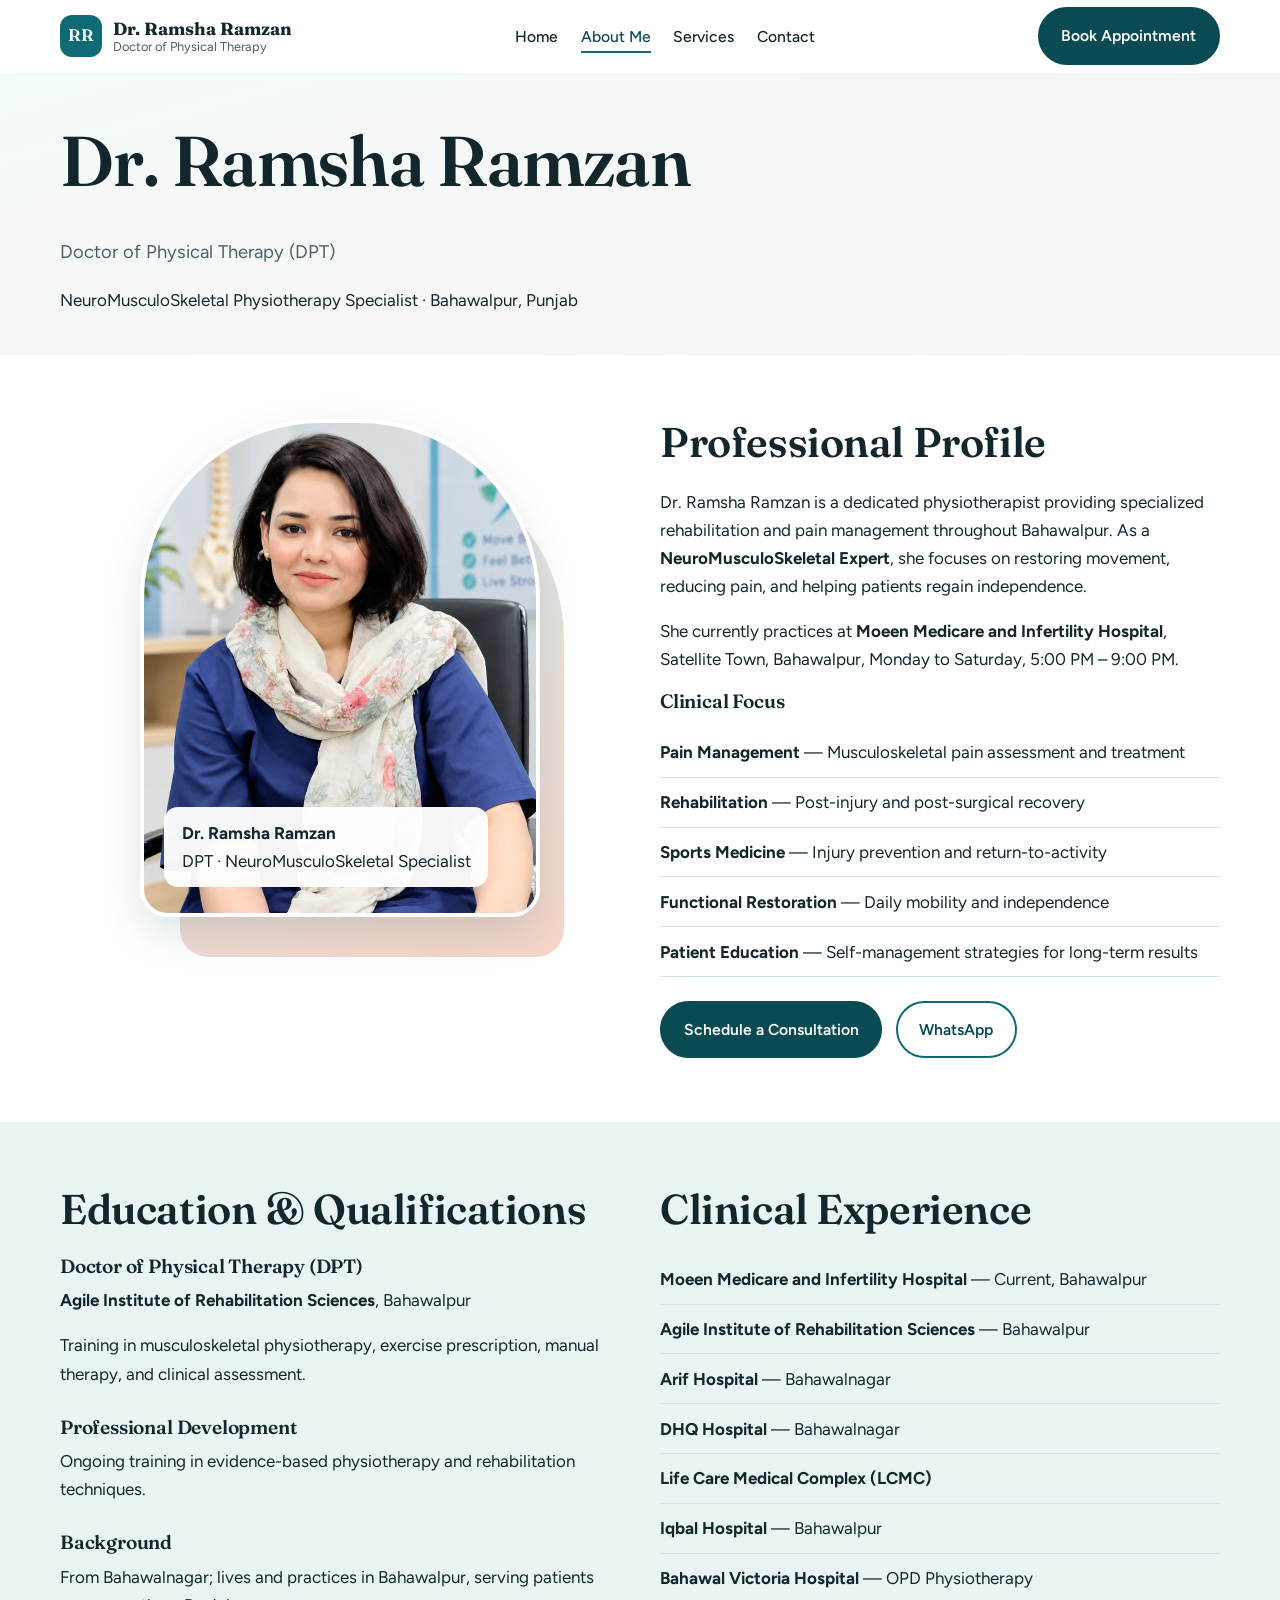
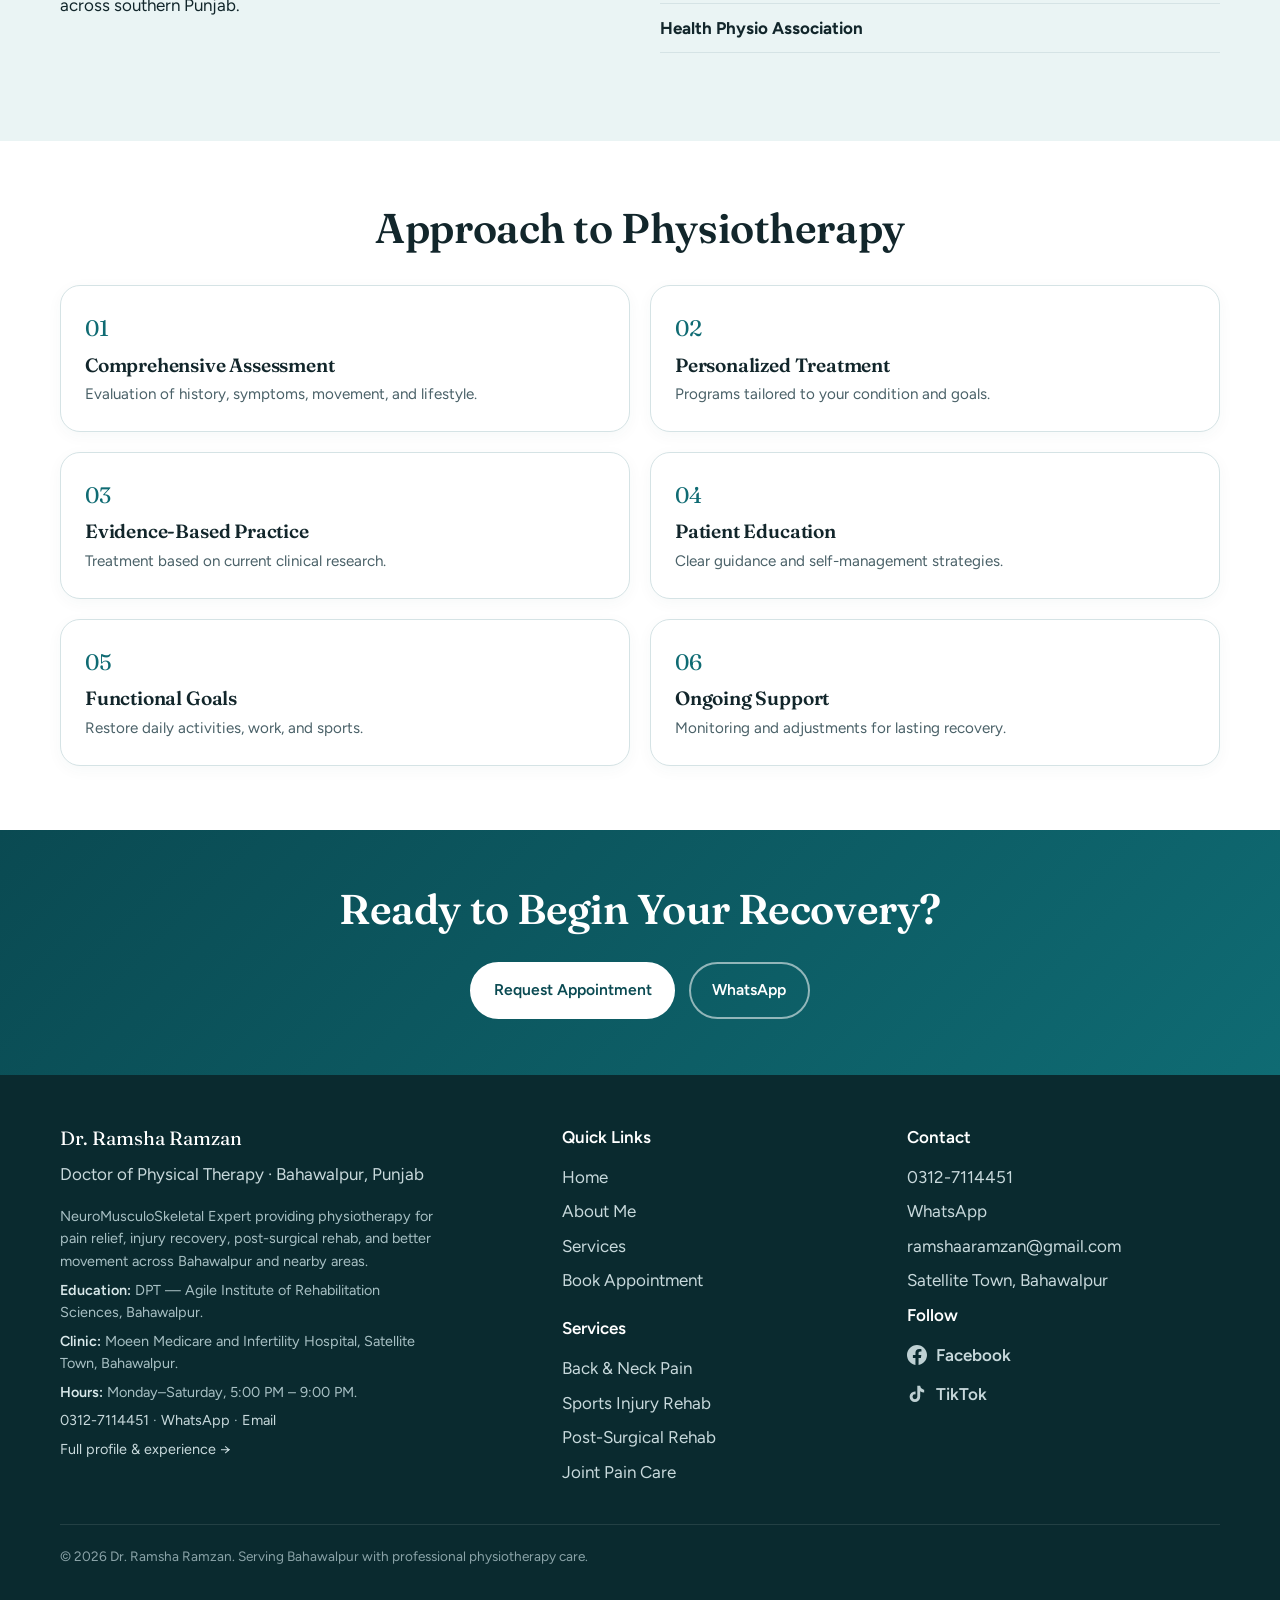
==== commit b1204695: "Footer About-style bio on all pages" ====
--- a/about.html
+++ b/about.html
@@ -8,17 +8,12 @@
   <link rel="canonical" href="https://joshwilsonnlr.github.io/Dr.ramsha/about.html">
   <link rel="icon" type="image/svg+xml" href="assets/favicon.svg">
   <meta name="theme-color" content="#0F6B73">
-  <meta name="robots" content="index, follow">
-  <meta property="og:locale" content="en_PK">
-  <meta property="og:title" content="About Dr. Ramsha Ramzan | Physiotherapist in Bahawalpur">
-  <meta property="og:url" content="https://joshwilsonnlr.github.io/Dr.ramsha/about.html">
-  <meta property="og:image" content="https://joshwilsonnlr.github.io/Dr.ramsha/images/dr-ramsha-ramzan-900.webp">
+  <link rel="stylesheet" href="css/style.css?v=23">
+  <link rel="stylesheet" href="css/responsive.css?v=23">
+  <link rel="stylesheet" href="css/mobile.css?v=23">
   <link rel="preconnect" href="https://fonts.googleapis.com">
   <link rel="preconnect" href="https://fonts.gstatic.com" crossorigin>
   <link href="https://fonts.googleapis.com/css2?family=Fraunces:opsz,wght@9..144,500;9..144,600&family=Figtree:wght@400;500;600;700&display=swap" rel="stylesheet">
-  <link rel="stylesheet" href="css/style.css?v=22">
-  <link rel="stylesheet" href="css/responsive.css?v=22">
-  <link rel="stylesheet" href="css/mobile.css?v=22">
   <style>
     .specialty-list, .experience-list { list-style: none; padding: 0; margin: 1rem 0 1.5rem; }
     .specialty-list li, .experience-list li { padding: 0.65rem 0; border-bottom: 1px solid var(--line, #d5e3e5); }
@@ -62,14 +57,14 @@
       <figure class="about-portrait reveal">
         <div class="about-portrait-bg" aria-hidden="true"></div>
         <div class="about-portrait-frame">
-          <img src="images/dr-ramsha-ramzan-900.webp" srcset="images/dr-ramsha-ramzan-480.webp 480w, images/dr-ramsha-ramzan-900.webp 900w" sizes="(max-width: 900px) 90vw, 420px" loading="lazy" alt="Dr. Ramsha Ramzan, Doctor of Physical Therapy in Bahawalpur">
+          <img src="images/dr-ramsha-ramzan-900.webp" srcset="images/dr-ramsha-ramzan-480.webp 480w, images/dr-ramsha-ramzan-900.webp 900w" loading="lazy" alt="Dr. Ramsha Ramzan, Physiotherapist in Bahawalpur">
         </div>
         <figcaption class="about-portrait-tag"><strong>Dr. Ramsha Ramzan</strong><span>DPT · NeuroMusculoSkeletal Specialist</span></figcaption>
       </figure>
       <div class="reveal">
         <h2>Professional Profile</h2>
-        <p>Dr. Ramsha Ramzan is a dedicated physiotherapist providing specialized rehabilitation and pain management throughout Bahawalpur. As a <strong>NeuroMusculoSkeletal Expert</strong>, she focuses on restoring movement, reducing pain, and helping patients regain independence in daily life, work, and sport.</p>
-        <p>She currently practices at <strong>Moeen Medicare and Infertility Hospital</strong>, Satellite Town, Bahawalpur, with evening clinic hours Monday to Saturday, 5:00 PM – 9:00 PM.</p>
+        <p>Dr. Ramsha Ramzan is a dedicated physiotherapist providing specialized rehabilitation and pain management throughout Bahawalpur. As a <strong>NeuroMusculoSkeletal Expert</strong>, she focuses on restoring movement, reducing pain, and helping patients regain independence.</p>
+        <p>She currently practices at <strong>Moeen Medicare and Infertility Hospital</strong>, Satellite Town, Bahawalpur, Monday to Saturday, 5:00 PM – 9:00 PM.</p>
         <h3>Clinical Focus</h3>
         <ul class="specialty-list">
           <li><strong>Pain Management</strong> — Musculoskeletal pain assessment and treatment</li>
@@ -78,32 +73,18 @@
           <li><strong>Functional Restoration</strong> — Daily mobility and independence</li>
           <li><strong>Patient Education</strong> — Self-management strategies for long-term results</li>
         </ul>
-        <div class="btn-row">
-          <a class="btn btn-primary" href="contact.html#book">Schedule a Consultation</a>
-          <a class="btn btn-outline" href="https://wa.me/923127114451">WhatsApp</a>
-        </div>
+        <div class="btn-row"><a class="btn btn-primary" href="contact.html#book">Schedule a Consultation</a><a class="btn btn-outline" href="https://wa.me/923127114451">WhatsApp</a></div>
       </div>
     </div></section>
     <section class="section tint"><div class="container split">
       <div class="reveal">
         <h2>Education &amp; Qualifications</h2>
-        <div class="education-item">
-          <h3>Doctor of Physical Therapy (DPT)</h3>
-          <p><strong>Agile Institute of Rehabilitation Sciences</strong>, Bahawalpur</p>
-          <p>Training in musculoskeletal physiotherapy, exercise prescription, manual therapy, and clinical assessment.</p>
-        </div>
-        <div class="education-item">
-          <h3>Professional Development</h3>
-          <p>Ongoing training in evidence-based physiotherapy and rehabilitation techniques for neuromusculoskeletal conditions.</p>
-        </div>
-        <div class="education-item">
-          <h3>Background</h3>
-          <p>From Bahawalnagar; lives and practices in Bahawalpur, serving patients across southern Punjab.</p>
-        </div>
+        <div class="education-item"><h3>Doctor of Physical Therapy (DPT)</h3><p><strong>Agile Institute of Rehabilitation Sciences</strong>, Bahawalpur</p><p>Training in musculoskeletal physiotherapy, exercise prescription, manual therapy, and clinical assessment.</p></div>
+        <div class="education-item"><h3>Professional Development</h3><p>Ongoing training in evidence-based physiotherapy and rehabilitation techniques.</p></div>
+        <div class="education-item"><h3>Background</h3><p>From Bahawalnagar; lives and practices in Bahawalpur, serving patients across southern Punjab.</p></div>
       </div>
       <div class="reveal">
         <h2>Clinical Experience</h2>
-        <p>Hospital and clinic experience across Bahawalpur and Bahawalnagar:</p>
         <ul class="experience-list">
           <li><strong>Moeen Medicare and Infertility Hospital</strong> — Current, Bahawalpur</li>
           <li><strong>Agile Institute of Rehabilitation Sciences</strong> — Bahawalpur</li>
@@ -117,34 +98,21 @@
       </div>
     </div></section>
     <section class="section"><div class="container">
-      <div class="section-head reveal"><h2>Approach to Physiotherapy</h2><p>Patient-centered care focused on recovery and long-term wellness</p></div>
+      <div class="section-head reveal"><h2>Approach to Physiotherapy</h2></div>
       <div class="services-showcase">
-        <div class="service-showcase reveal"><div class="service-number">01</div><h3>Comprehensive Assessment</h3><p>Evaluation of history, symptoms, movement, and lifestyle before treatment begins.</p></div>
-        <div class="service-showcase reveal"><div class="service-number">02</div><h3>Personalized Treatment</h3><p>Programs tailored to your condition, goals, and daily routine.</p></div>
-        <div class="service-showcase reveal"><div class="service-number">03</div><h3>Evidence-Based Practice</h3><p>Treatment based on current clinical research and proven methods.</p></div>
-        <div class="service-showcase reveal"><div class="service-number">04</div><h3>Patient Education</h3><p>Clear guidance and self-management strategies you can use at home.</p></div>
-        <div class="service-showcase reveal"><div class="service-number">05</div><h3>Functional Goals</h3><p>Restore daily activities, work, and sports with confidence.</p></div>
+        <div class="service-showcase reveal"><div class="service-number">01</div><h3>Comprehensive Assessment</h3><p>Evaluation of history, symptoms, movement, and lifestyle.</p></div>
+        <div class="service-showcase reveal"><div class="service-number">02</div><h3>Personalized Treatment</h3><p>Programs tailored to your condition and goals.</p></div>
+        <div class="service-showcase reveal"><div class="service-number">03</div><h3>Evidence-Based Practice</h3><p>Treatment based on current clinical research.</p></div>
+        <div class="service-showcase reveal"><div class="service-number">04</div><h3>Patient Education</h3><p>Clear guidance and self-management strategies.</p></div>
+        <div class="service-showcase reveal"><div class="service-number">05</div><h3>Functional Goals</h3><p>Restore daily activities, work, and sports.</p></div>
         <div class="service-showcase reveal"><div class="service-number">06</div><h3>Ongoing Support</h3><p>Monitoring and adjustments for lasting recovery.</p></div>
-      </div>
-    </div></section>
-    <section class="section tint"><div class="container">
-      <div class="section-head reveal"><h2>Areas of Expertise</h2></div>
-      <div class="services-showcase">
-        <div class="service-showcase reveal"><h3>Musculoskeletal Pain</h3><p>Back, neck, shoulder, knee, hip, and soft tissue pain.</p></div>
-        <div class="service-showcase reveal"><h3>Post-Surgical Rehabilitation</h3><p>Recovery after orthopedic surgery with structured plans.</p></div>
-        <div class="service-showcase reveal"><h3>Sports Injury Recovery</h3><p>Graded return to activity for athletes and active people.</p></div>
-        <div class="service-showcase reveal"><h3>Neurological Rehabilitation</h3><p>Movement, balance, and functional independence.</p></div>
-        <div class="service-showcase reveal"><h3>Exercise Prescription</h3><p>Strength, flexibility, balance, and movement training.</p></div>
-        <div class="service-showcase reveal"><h3>Manual Therapy</h3><p>Hands-on techniques for pain and mobility.</p></div>
       </div>
     </div></section>
     <section class="cta-premium"><div class="container cta-inner reveal">
       <h2>Ready to Begin Your Recovery?</h2>
-      <p>Schedule a consultation with Dr. Ramsha Ramzan in Bahawalpur.</p>
       <div class="btn-row" style="display:flex;justify-content:center;gap:0.85rem;width:100%;">
         <a class="btn btn-light" href="contact.html#book">Request Appointment</a>
         <a class="btn btn-ghost" href="https://wa.me/923127114451">WhatsApp</a>
-        <a class="btn btn-ghost" href="tel:+923127114451">Call 0312-7114451</a>
       </div>
     </div></section>
   </main>
@@ -153,25 +121,22 @@
       <div>
         <p class="footer-name">Dr. Ramsha Ramzan</p>
         <p>Doctor of Physical Therapy · Bahawalpur, Punjab</p>
-        <p class="footer-blurb">NeuroMusculoSkeletal physiotherapy for pain relief, injury recovery, and better movement. Evening clinics Mon–Sat, 5:00–9:00 PM at Moeen Medicare, Satellite Town.</p>
-        <p class="footer-blurb"><a href="tel:+923127114451">0312-7114451</a> · <a href="https://wa.me/923127114451">WhatsApp</a></p>
+        <p class="footer-blurb">NeuroMusculoSkeletal Expert providing physiotherapy for pain relief, injury recovery, post-surgical rehab, and better movement across Bahawalpur and nearby areas.</p>
+        <p class="footer-blurb"><strong>Education:</strong> DPT — Agile Institute of Rehabilitation Sciences, Bahawalpur.</p>
+        <p class="footer-blurb"><strong>Clinic:</strong> Moeen Medicare and Infertility Hospital, Satellite Town, Bahawalpur.</p>
+        <p class="footer-blurb"><strong>Hours:</strong> Monday–Saturday, 5:00 PM – 9:00 PM.</p>
+        <p class="footer-blurb"><a href="tel:+923127114451">0312-7114451</a> · <a href="https://wa.me/923127114451">WhatsApp</a> · <a href="mailto:ramshaaramzan@gmail.com">Email</a></p>
+        <p class="footer-blurb"><a href="about.html">Full profile &amp; experience →</a></p>
       </div>
       <div>
         <p class="footer-h">Quick Links</p>
-        <ul>
-          <li><a href="index.html">Home</a></li>
-          <li><a href="about.html">About</a></li>
-          <li><a href="services.html">Services</a></li>
-          <li><a href="contact.html">Contact</a></li>
-        </ul>
+        <ul><li><a href="index.html">Home</a></li><li><a href="about.html">About Me</a></li><li><a href="services.html">Services</a></li><li><a href="contact.html">Book Appointment</a></li></ul>
+        <p class="footer-h" style="margin-top:1.25rem;">Services</p>
+        <ul><li><a href="services.html">Back &amp; Neck Pain</a></li><li><a href="services.html">Sports Injury Rehab</a></li><li><a href="services.html">Post-Surgical Rehab</a></li><li><a href="services.html">Joint Pain Care</a></li></ul>
       </div>
       <div>
         <p class="footer-h">Contact</p>
-        <ul>
-          <li><a href="tel:+923127114451">0312-7114451</a></li>
-          <li><a href="https://wa.me/923127114451">WhatsApp</a></li>
-          <li><a href="mailto:ramshaaramzan@gmail.com">Email</a></li>
-        </ul>
+        <ul><li><a href="tel:+923127114451">0312-7114451</a></li><li><a href="https://wa.me/923127114451">WhatsApp</a></li><li><a href="mailto:ramshaaramzan@gmail.com">ramshaaramzan@gmail.com</a></li><li>Satellite Town, Bahawalpur</li></ul>
         <p class="footer-h">Follow</p>
         <ul class="social-links">
           <li><a href="https://www.facebook.com/ramsha.ramzan.2025" target="_blank" rel="noopener noreferrer" aria-label="Facebook"><svg class="social-icon" viewBox="0 0 24 24" fill="currentColor" aria-hidden="true"><path d="M24 12.073C24 5.405 18.627 0 12 0S0 5.405 0 12.073C0 18.1 4.388 23.094 10.125 24v-8.437H7.078v-3.49h3.047V9.43c0-3.007 1.792-4.669 4.533-4.669 1.312 0 2.686.235 2.686.235v2.953H15.83c-1.491 0-1.956.925-1.956 1.874v2.25h3.328l-.532 3.49h-2.796V24C19.612 23.094 24 18.1 24 12.073z"/></svg><span>Facebook</span></a></li>
@@ -179,15 +144,13 @@
         </ul>
       </div>
     </div>
-    <div class="container footer-base">
-      <p>© 2026 Dr. Ramsha Ramzan. Serving Bahawalpur with professional physiotherapy care. Information on this site is general and does not replace professional medical advice.</p>
-    </div>
+    <div class="container footer-base"><p>© 2026 Dr. Ramsha Ramzan. Serving Bahawalpur with professional physiotherapy care.</p></div>
   </footer>
   <div class="mobile-actions" aria-label="Quick contact">
     <a href="tel:+923127114451" title="Call"><svg class="icon" viewBox="0 0 24 24" fill="none" stroke="currentColor" stroke-width="1.8"><path d="M22 16.92v3a2 2 0 0 1-2.18 2 19.79 19.79 0 0 1-8.63-3.07 19.5 19.5 0 0 1-6-6 19.79 19.79 0 0 1-3.07-8.67A2 2 0 0 1 4.11 2h3a2 2 0 0 1 2 1.72c.127.96.361 1.903.7 2.81a2 2 0 0 1-.45 2.11L8.09 9.91a16 16 0 0 0 6 6l1.27-1.27a2 2 0 0 1 2.11-.45c.907.339 1.85.573 2.81.7A2 2 0 0 1 22 16.92z"/></svg><span>Call</span></a>
     <a href="contact.html#book" class="mobile-book" title="Book"><svg class="icon" viewBox="0 0 24 24" fill="none" stroke="currentColor" stroke-width="1.8"><rect x="3" y="4" width="18" height="18" rx="2"/><path d="M16 2v4M8 2v4M3 10h18"/></svg><span>Book</span></a>
     <a href="https://wa.me/923127114451" title="WhatsApp" rel="noopener"><svg class="icon" viewBox="0 0 24 24" fill="none" stroke="currentColor" stroke-width="1.8"><path d="M21 15a2 2 0 0 1-2 2H7l-4 4V5a2 2 0 0 1 2-2h14a2 2 0 0 1 2 2z"/></svg><span>WhatsApp</span></a>
   </div>
-  <script src="js/main.js?v=22" defer></script>
+  <script src="js/main.js?v=23" defer></script>
 </body>
 </html>
--- a/css/style.css
+++ b/css/style.css
@@ -11,7 +11,7 @@
 .container{width:min(1160px,100% - 2.5rem);margin-inline:auto}
 .skip-link{position:absolute;left:-999px;top:8px;background:var(--deep);color:#fff;padding:.6rem 1rem;border-radius:8px;z-index:100}
 .skip-link:focus{left:8px}
-.icon{width:22px;height:22px;flex:none}.icon-sm{width:18px;height:18px}.icon-lg{width:34px;height:34px;color:var(--teal)}
+.icon{width:22px;height:22px;flex:none}
 .site-header{position:sticky;top:0;z-index:50;background:rgba(255,255,255,.92);backdrop-filter:blur(10px);border-bottom:1px solid transparent;transition:border-color .3s,box-shadow .3s}
 .site-header.scrolled{border-color:var(--line);box-shadow:0 4px 18px rgba(10,74,82,.06)}
 .header-inner{display:flex;align-items:center;justify-content:space-between;gap:1rem;min-height:72px}
@@ -44,7 +44,6 @@
 .trust-section{padding:2.5rem 0;background:var(--white)}
 .trust-grid{display:grid;grid-template-columns:repeat(4,1fr);gap:1.25rem}
 .trust-item{background:var(--mist);border-radius:var(--r);padding:1.35rem 1.2rem;border:1px solid var(--line)}
-.trust-icon{margin-bottom:.75rem;color:var(--teal)}.trust-icon svg{width:28px;height:28px}
 .trust-item h3{margin-bottom:.35rem;font-size:1.05rem}.trust-item p{margin:0;font-size:.92rem;color:var(--muted)}
 .section{padding:4rem 0}.section.tint{background:var(--mist)}
 .split{display:grid;grid-template-columns:1fr 1fr;gap:2.5rem;align-items:start}
@@ -65,18 +64,18 @@
 .cta-premium{background:linear-gradient(135deg,var(--deep),var(--teal));color:#fff;padding:3.5rem 0;text-align:center}
 .cta-inner{display:flex;flex-direction:column;align-items:center;text-align:center}
 .cta-inner h2{color:#fff;margin-bottom:.5rem}.cta-inner p{color:rgba(255,255,255,.88);margin-inline:auto;max-width:40rem}
-.cta-premium .btn-row,.cta-inner .btn-row{display:flex!important;justify-content:center!important;align-items:center!important;width:100%;flex-wrap:wrap;gap:.85rem;margin-top:1.25rem;margin-left:auto;margin-right:auto}
+.cta-premium .btn-row,.cta-inner .btn-row{display:flex!important;justify-content:center!important;align-items:center!important;width:100%;flex-wrap:wrap;gap:.85rem;margin-top:1.25rem}
 .site-footer{background:#0a2a2f;color:#c8d9dc;padding:3rem 0 1.5rem}
-.footer-grid{display:grid;grid-template-columns:1.4fr 1fr 1fr;gap:2rem;margin-bottom:2rem}
+.footer-grid{display:grid;grid-template-columns:1.5fr 1fr 1fr;gap:2rem;margin-bottom:2rem;align-items:start}
 .footer-name{font-family:var(--serif);font-size:1.2rem;color:#fff;margin-bottom:.35rem}
 .footer-h{color:#fff;font-weight:600;margin-bottom:.75rem}
 .site-footer ul{list-style:none}.site-footer li{margin-bottom:.4rem}.site-footer a{color:#c8d9dc;text-decoration:none}.site-footer a:hover{color:#fff}
 .footer-base{border-top:1px solid rgba(255,255,255,.1);padding-top:1.25rem;font-size:.85rem;color:#8aa3a8}
-.footer-blurb{color:#a8c0c4;font-size:.92rem;line-height:1.55;max-width:32ch;margin:.35rem 0 0}
+.footer-blurb{color:#a8c0c4;font-size:.9rem;line-height:1.55;max-width:42ch;margin:.4rem 0 0}
+.footer-blurb strong{color:#d8e8ea;font-weight:600}
 .social-links{list-style:none;padding:0;margin:.5rem 0 0}.social-links li{margin-bottom:.45rem}
 .social-links a{display:inline-flex;align-items:center;gap:.55rem;font-weight:600}
 .social-icon{width:20px;height:20px;flex:none;opacity:.95}
-.social-links a:hover .social-icon{opacity:1}
 .site-footer .social-links a{color:#c8d9dc}.site-footer .social-links a:hover{color:#fff}
 .contact-info a,.contact-list a,.social-links-contact a{color:var(--deep);text-decoration:none;transition:color .2s}
 .contact-info a:hover,.contact-list a:hover,.social-links-contact a:hover{color:var(--teal)!important}
@@ -91,7 +90,4 @@
 .field input:focus,.field select:focus,.field textarea:focus{outline:2px solid var(--teal);border-color:var(--teal)}
 .field-check{display:flex;gap:.6rem;align-items:flex-start;margin:1rem 0;font-size:.92rem}
 .form-note{font-size:.85rem;color:var(--muted);margin-top:.75rem}
-.about-photo{border-radius:var(--r);overflow:hidden;box-shadow:var(--shadow)}
-.about-photo img{width:100%;aspect-ratio:1;object-fit:cover}
 .reveal{opacity:1;transform:none}
-.reveal.in{opacity:1;transform:none}
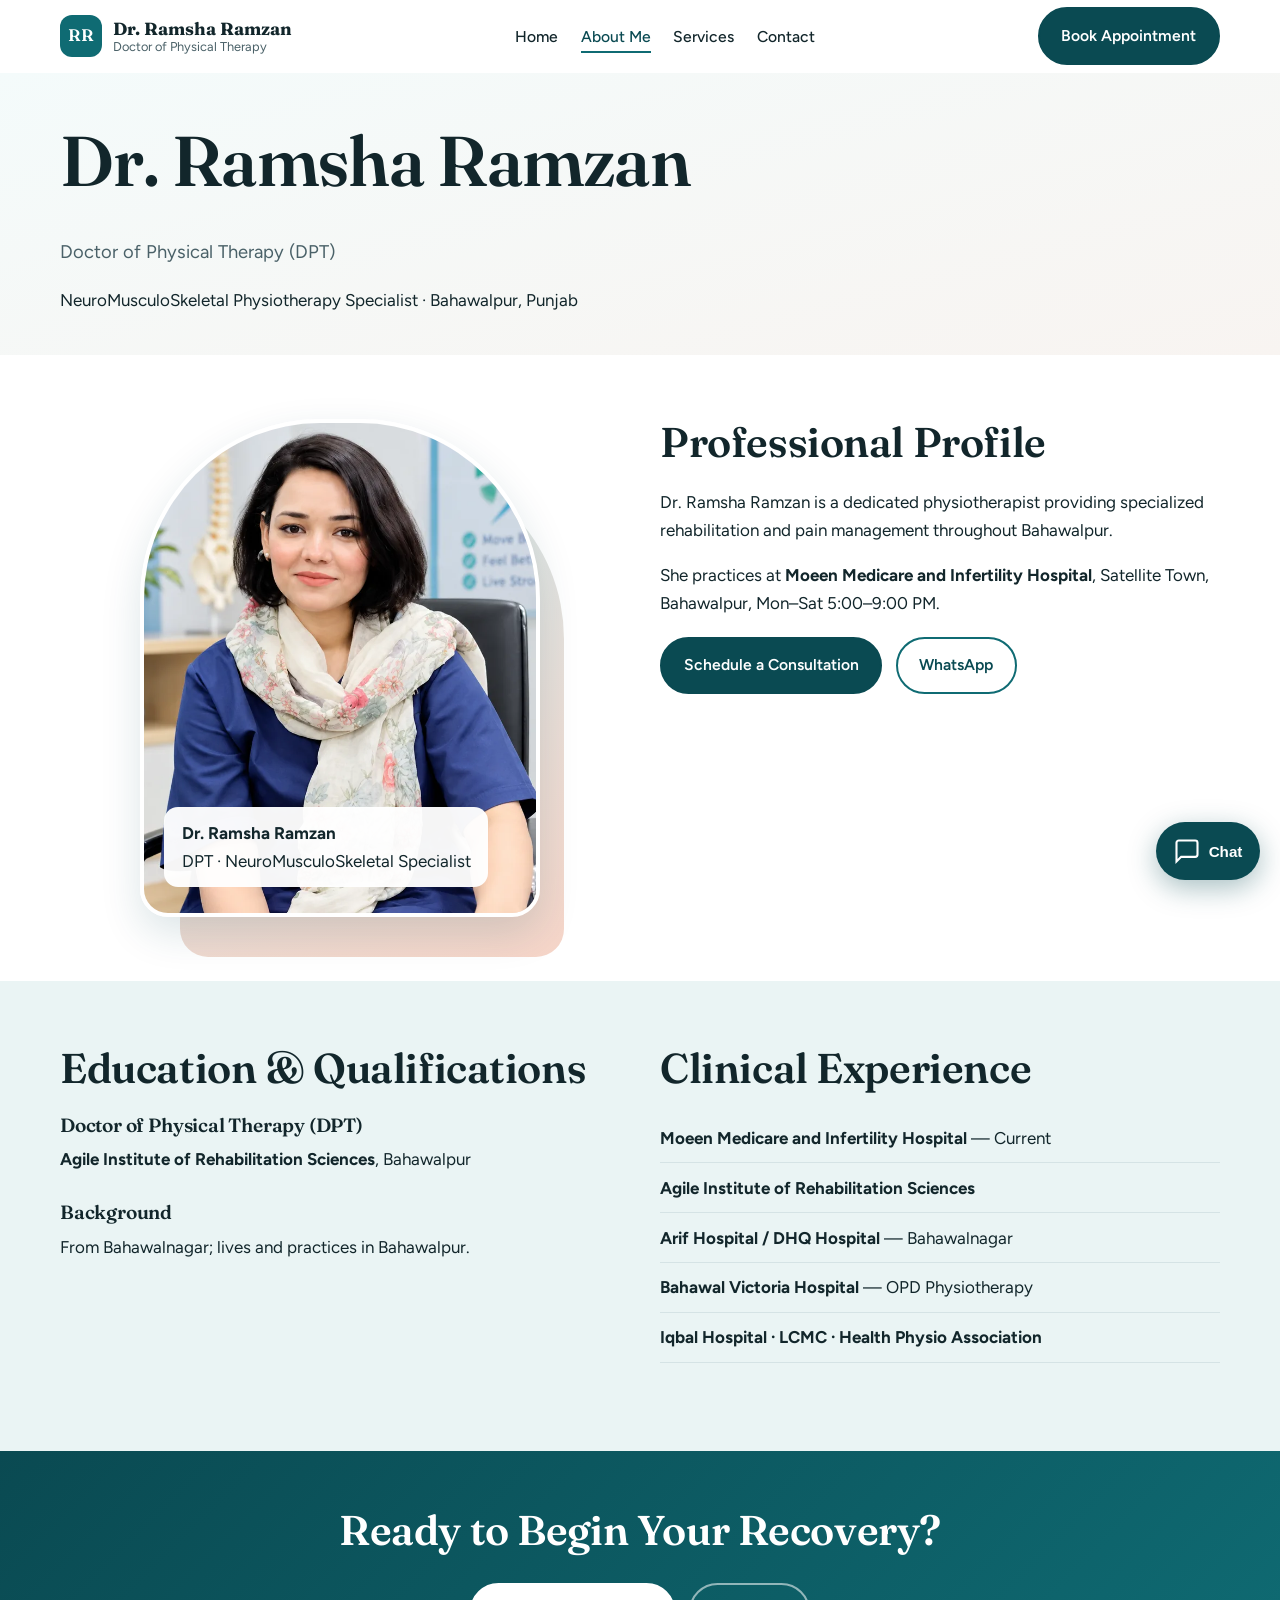
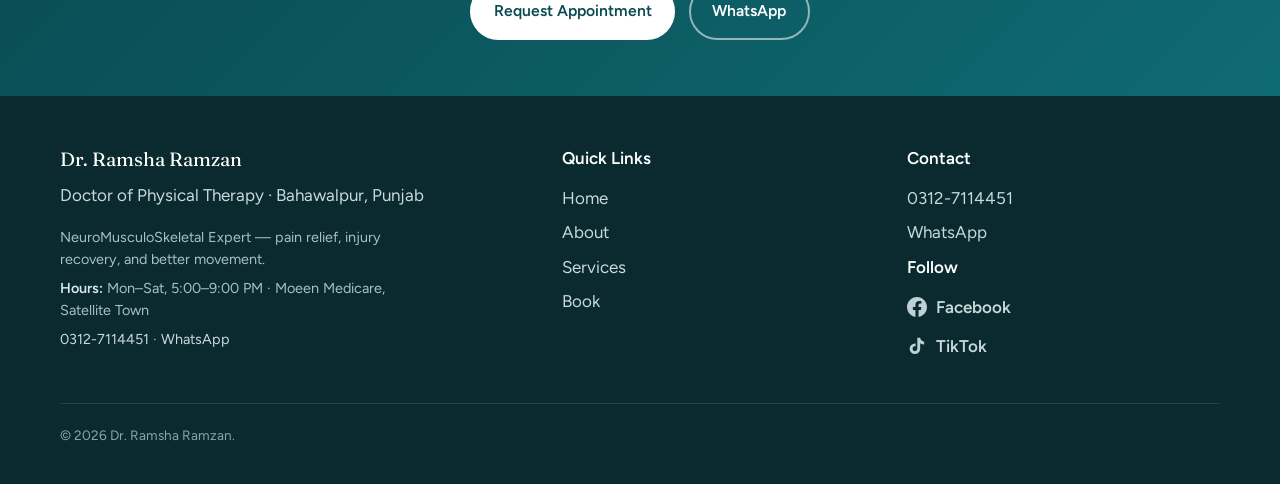
==== commit 4ceaf9e3: "Add chat popup to About and Services pages" ====
--- a/about.html
+++ b/about.html
@@ -4,13 +4,13 @@
   <meta charset="UTF-8">
   <meta name="viewport" content="width=device-width, initial-scale=1">
   <title>About Dr. Ramsha Ramzan | Physiotherapist in Bahawalpur | DPT Pakistan</title>
-  <meta name="description" content="Meet Dr. Ramsha Ramzan, Doctor of Physical Therapy in Bahawalpur. Education, clinical experience, and approach to care.">
+  <meta name="description" content="Meet Dr. Ramsha Ramzan, Doctor of Physical Therapy in Bahawalpur.">
   <link rel="canonical" href="https://joshwilsonnlr.github.io/Dr.ramsha/about.html">
   <link rel="icon" type="image/svg+xml" href="assets/favicon.svg">
   <meta name="theme-color" content="#0F6B73">
-  <link rel="stylesheet" href="css/style.css?v=23">
-  <link rel="stylesheet" href="css/responsive.css?v=23">
-  <link rel="stylesheet" href="css/mobile.css?v=23">
+  <link rel="stylesheet" href="css/style.css?v=24">
+  <link rel="stylesheet" href="css/responsive.css?v=24">
+  <link rel="stylesheet" href="css/mobile.css?v=24">
   <link rel="preconnect" href="https://fonts.googleapis.com">
   <link rel="preconnect" href="https://fonts.gstatic.com" crossorigin>
   <link href="https://fonts.googleapis.com/css2?family=Fraunces:opsz,wght@9..144,500;9..144,600&family=Figtree:wght@400;500;600;700&display=swap" rel="stylesheet">
@@ -57,55 +57,32 @@
       <figure class="about-portrait reveal">
         <div class="about-portrait-bg" aria-hidden="true"></div>
         <div class="about-portrait-frame">
-          <img src="images/dr-ramsha-ramzan-900.webp" srcset="images/dr-ramsha-ramzan-480.webp 480w, images/dr-ramsha-ramzan-900.webp 900w" loading="lazy" alt="Dr. Ramsha Ramzan, Physiotherapist in Bahawalpur">
+          <img src="images/dr-ramsha-ramzan-900.webp" loading="lazy" alt="Dr. Ramsha Ramzan, Physiotherapist in Bahawalpur">
         </div>
         <figcaption class="about-portrait-tag"><strong>Dr. Ramsha Ramzan</strong><span>DPT · NeuroMusculoSkeletal Specialist</span></figcaption>
       </figure>
       <div class="reveal">
         <h2>Professional Profile</h2>
-        <p>Dr. Ramsha Ramzan is a dedicated physiotherapist providing specialized rehabilitation and pain management throughout Bahawalpur. As a <strong>NeuroMusculoSkeletal Expert</strong>, she focuses on restoring movement, reducing pain, and helping patients regain independence.</p>
-        <p>She currently practices at <strong>Moeen Medicare and Infertility Hospital</strong>, Satellite Town, Bahawalpur, Monday to Saturday, 5:00 PM – 9:00 PM.</p>
-        <h3>Clinical Focus</h3>
-        <ul class="specialty-list">
-          <li><strong>Pain Management</strong> — Musculoskeletal pain assessment and treatment</li>
-          <li><strong>Rehabilitation</strong> — Post-injury and post-surgical recovery</li>
-          <li><strong>Sports Medicine</strong> — Injury prevention and return-to-activity</li>
-          <li><strong>Functional Restoration</strong> — Daily mobility and independence</li>
-          <li><strong>Patient Education</strong> — Self-management strategies for long-term results</li>
-        </ul>
+        <p>Dr. Ramsha Ramzan is a dedicated physiotherapist providing specialized rehabilitation and pain management throughout Bahawalpur.</p>
+        <p>She practices at <strong>Moeen Medicare and Infertility Hospital</strong>, Satellite Town, Bahawalpur, Mon–Sat 5:00–9:00 PM.</p>
         <div class="btn-row"><a class="btn btn-primary" href="contact.html#book">Schedule a Consultation</a><a class="btn btn-outline" href="https://wa.me/923127114451">WhatsApp</a></div>
       </div>
     </div></section>
     <section class="section tint"><div class="container split">
       <div class="reveal">
         <h2>Education &amp; Qualifications</h2>
-        <div class="education-item"><h3>Doctor of Physical Therapy (DPT)</h3><p><strong>Agile Institute of Rehabilitation Sciences</strong>, Bahawalpur</p><p>Training in musculoskeletal physiotherapy, exercise prescription, manual therapy, and clinical assessment.</p></div>
-        <div class="education-item"><h3>Professional Development</h3><p>Ongoing training in evidence-based physiotherapy and rehabilitation techniques.</p></div>
-        <div class="education-item"><h3>Background</h3><p>From Bahawalnagar; lives and practices in Bahawalpur, serving patients across southern Punjab.</p></div>
+        <div class="education-item"><h3>Doctor of Physical Therapy (DPT)</h3><p><strong>Agile Institute of Rehabilitation Sciences</strong>, Bahawalpur</p></div>
+        <div class="education-item"><h3>Background</h3><p>From Bahawalnagar; lives and practices in Bahawalpur.</p></div>
       </div>
       <div class="reveal">
         <h2>Clinical Experience</h2>
         <ul class="experience-list">
-          <li><strong>Moeen Medicare and Infertility Hospital</strong> — Current, Bahawalpur</li>
-          <li><strong>Agile Institute of Rehabilitation Sciences</strong> — Bahawalpur</li>
-          <li><strong>Arif Hospital</strong> — Bahawalnagar</li>
-          <li><strong>DHQ Hospital</strong> — Bahawalnagar</li>
-          <li><strong>Life Care Medical Complex (LCMC)</strong></li>
-          <li><strong>Iqbal Hospital</strong> — Bahawalpur</li>
+          <li><strong>Moeen Medicare and Infertility Hospital</strong> — Current</li>
+          <li><strong>Agile Institute of Rehabilitation Sciences</strong></li>
+          <li><strong>Arif Hospital / DHQ Hospital</strong> — Bahawalnagar</li>
           <li><strong>Bahawal Victoria Hospital</strong> — OPD Physiotherapy</li>
-          <li><strong>Health Physio Association</strong></li>
+          <li><strong>Iqbal Hospital · LCMC · Health Physio Association</strong></li>
         </ul>
-      </div>
-    </div></section>
-    <section class="section"><div class="container">
-      <div class="section-head reveal"><h2>Approach to Physiotherapy</h2></div>
-      <div class="services-showcase">
-        <div class="service-showcase reveal"><div class="service-number">01</div><h3>Comprehensive Assessment</h3><p>Evaluation of history, symptoms, movement, and lifestyle.</p></div>
-        <div class="service-showcase reveal"><div class="service-number">02</div><h3>Personalized Treatment</h3><p>Programs tailored to your condition and goals.</p></div>
-        <div class="service-showcase reveal"><div class="service-number">03</div><h3>Evidence-Based Practice</h3><p>Treatment based on current clinical research.</p></div>
-        <div class="service-showcase reveal"><div class="service-number">04</div><h3>Patient Education</h3><p>Clear guidance and self-management strategies.</p></div>
-        <div class="service-showcase reveal"><div class="service-number">05</div><h3>Functional Goals</h3><p>Restore daily activities, work, and sports.</p></div>
-        <div class="service-showcase reveal"><div class="service-number">06</div><h3>Ongoing Support</h3><p>Monitoring and adjustments for lasting recovery.</p></div>
       </div>
     </div></section>
     <section class="cta-premium"><div class="container cta-inner reveal">
@@ -121,22 +98,17 @@
       <div>
         <p class="footer-name">Dr. Ramsha Ramzan</p>
         <p>Doctor of Physical Therapy · Bahawalpur, Punjab</p>
-        <p class="footer-blurb">NeuroMusculoSkeletal Expert providing physiotherapy for pain relief, injury recovery, post-surgical rehab, and better movement across Bahawalpur and nearby areas.</p>
-        <p class="footer-blurb"><strong>Education:</strong> DPT — Agile Institute of Rehabilitation Sciences, Bahawalpur.</p>
-        <p class="footer-blurb"><strong>Clinic:</strong> Moeen Medicare and Infertility Hospital, Satellite Town, Bahawalpur.</p>
-        <p class="footer-blurb"><strong>Hours:</strong> Monday–Saturday, 5:00 PM – 9:00 PM.</p>
-        <p class="footer-blurb"><a href="tel:+923127114451">0312-7114451</a> · <a href="https://wa.me/923127114451">WhatsApp</a> · <a href="mailto:ramshaaramzan@gmail.com">Email</a></p>
-        <p class="footer-blurb"><a href="about.html">Full profile &amp; experience →</a></p>
+        <p class="footer-blurb">NeuroMusculoSkeletal Expert — pain relief, injury recovery, and better movement.</p>
+        <p class="footer-blurb"><strong>Hours:</strong> Mon–Sat, 5:00–9:00 PM · Moeen Medicare, Satellite Town</p>
+        <p class="footer-blurb"><a href="tel:+923127114451">0312-7114451</a> · <a href="https://wa.me/923127114451">WhatsApp</a></p>
       </div>
       <div>
         <p class="footer-h">Quick Links</p>
-        <ul><li><a href="index.html">Home</a></li><li><a href="about.html">About Me</a></li><li><a href="services.html">Services</a></li><li><a href="contact.html">Book Appointment</a></li></ul>
-        <p class="footer-h" style="margin-top:1.25rem;">Services</p>
-        <ul><li><a href="services.html">Back &amp; Neck Pain</a></li><li><a href="services.html">Sports Injury Rehab</a></li><li><a href="services.html">Post-Surgical Rehab</a></li><li><a href="services.html">Joint Pain Care</a></li></ul>
+        <ul><li><a href="index.html">Home</a></li><li><a href="about.html">About</a></li><li><a href="services.html">Services</a></li><li><a href="contact.html">Book</a></li></ul>
       </div>
       <div>
         <p class="footer-h">Contact</p>
-        <ul><li><a href="tel:+923127114451">0312-7114451</a></li><li><a href="https://wa.me/923127114451">WhatsApp</a></li><li><a href="mailto:ramshaaramzan@gmail.com">ramshaaramzan@gmail.com</a></li><li>Satellite Town, Bahawalpur</li></ul>
+        <ul><li><a href="tel:+923127114451">0312-7114451</a></li><li><a href="https://wa.me/923127114451">WhatsApp</a></li></ul>
         <p class="footer-h">Follow</p>
         <ul class="social-links">
           <li><a href="https://www.facebook.com/ramsha.ramzan.2025" target="_blank" rel="noopener noreferrer" aria-label="Facebook"><svg class="social-icon" viewBox="0 0 24 24" fill="currentColor" aria-hidden="true"><path d="M24 12.073C24 5.405 18.627 0 12 0S0 5.405 0 12.073C0 18.1 4.388 23.094 10.125 24v-8.437H7.078v-3.49h3.047V9.43c0-3.007 1.792-4.669 4.533-4.669 1.312 0 2.686.235 2.686.235v2.953H15.83c-1.491 0-1.956.925-1.956 1.874v2.25h3.328l-.532 3.49h-2.796V24C19.612 23.094 24 18.1 24 12.073z"/></svg><span>Facebook</span></a></li>
@@ -144,13 +116,42 @@
         </ul>
       </div>
     </div>
-    <div class="container footer-base"><p>© 2026 Dr. Ramsha Ramzan. Serving Bahawalpur with professional physiotherapy care.</p></div>
+    <div class="container footer-base"><p>© 2026 Dr. Ramsha Ramzan.</p></div>
   </footer>
+  <div class="chat-widget" id="chat-widget">
+    <div class="chat-panel" id="chat-panel" role="dialog" aria-label="Contact options" hidden>
+      <div class="chat-panel-header">
+        <div><strong>Dr. Ramsha Ramzan</strong><span>Physiotherapist · Bahawalpur</span></div>
+        <button type="button" class="chat-close" id="chat-close" aria-label="Close chat">&times;</button>
+      </div>
+      <div class="chat-panel-body">
+        <p class="chat-greeting">Assalam o Alaikum! How can we help you today?</p>
+        <a class="chat-action" href="https://wa.me/923127114451?text=Assalam%20o%20Alaikum%2C%20I%20would%20like%20to%20enquire%20about%20physiotherapy." target="_blank" rel="noopener">
+          <span class="chat-action-icon" aria-hidden="true"><svg viewBox="0 0 24 24" width="22" height="22" fill="currentColor"><path d="M17.472 14.382c-.297-.149-1.758-.867-2.03-.967-.273-.099-.471-.148-.67.15-.197.297-.767.966-.94 1.164-.173.199-.347.223-.644.075-.297-.15-1.255-.463-2.39-1.475-.883-.788-1.48-1.761-1.653-2.059-.173-.297-.018-.458.13-.606.134-.133.298-.347.446-.52.149-.174.198-.298.298-.497.099-.198.05-.371-.025-.52-.075-.149-.669-1.612-.916-2.207-.242-.579-.487-.5-.669-.51-.173-.008-.371-.01-.57-.01-.198 0-.52.074-.792.372-.272.297-1.04 1.016-1.04 2.479 0 1.462 1.065 2.875 1.213 3.074.149.198 2.096 3.2 5.077 4.487.709.306 1.262.489 1.694.625.712.227 1.36.195 1.871.118.571-.085 1.758-.719 2.006-1.413.248-.694.248-1.289.173-1.413-.074-.124-.272-.198-.57-.347m-5.421 7.403h-.004a9.87 9.87 0 01-5.031-1.378l-.361-.214-3.741.982.998-3.648-.235-.374a9.86 9.86 0 01-1.51-5.26c.001-5.45 4.436-9.884 9.888-9.884 2.64 0 5.122 1.03 6.988 2.898a9.825 9.825 0 012.893 6.994c-.003 5.45-4.435 9.884-9.885 9.884m8.413-18.297A11.815 11.815 0 0012.05 0C5.495 0 .16 5.335.157 11.892c0 2.096.547 4.142 1.588 5.945L.057 24l6.305-1.654a11.882 11.882 0 005.683 1.448h.005c6.554 0 11.89-5.335 11.893-11.893a11.821 11.821 0 00-3.48-8.413z"/></svg></span>
+          <span><strong>WhatsApp Chat</strong><small>Message on WhatsApp</small></span>
+        </a>
+        <a class="chat-action" href="tel:+923127114451">
+          <span class="chat-action-icon" aria-hidden="true"><svg viewBox="0 0 24 24" width="22" height="22" fill="none" stroke="currentColor" stroke-width="1.8"><path d="M22 16.92v3a2 2 0 0 1-2.18 2 19.79 19.79 0 0 1-8.63-3.07 19.5 19.5 0 0 1-6-6 19.79 19.79 0 0 1-3.07-8.67A2 2 0 0 1 4.11 2h3a2 2 0 0 1 2 1.72c.127.96.361 1.903.7 2.81a2 2 0 0 1-.45 2.11L8.09 9.91a16 16 0 0 0 6 6l1.27-1.27a2 2 0 0 1 2.11-.45c.907.339 1.85.573 2.81.7A2 2 0 0 1 22 16.92z"/></svg></span>
+          <span><strong>Call Now</strong><small>0312-7114451</small></span>
+        </a>
+        <a class="chat-action" href="contact.html#book">
+          <span class="chat-action-icon" aria-hidden="true"><svg viewBox="0 0 24 24" width="22" height="22" fill="none" stroke="currentColor" stroke-width="1.8"><rect x="3" y="4" width="18" height="18" rx="2"/><path d="M16 2v4M8 2v4M3 10h18"/></svg></span>
+          <span><strong>Book Appointment</strong><small>Online request form</small></span>
+        </a>
+        <p class="chat-hours">Clinic hours: Mon–Sat, 5:00 PM – 9:00 PM</p>
+      </div>
+    </div>
+    <button type="button" class="chat-fab" id="chat-fab" aria-label="Open chat" aria-expanded="false" aria-controls="chat-panel">
+      <svg class="chat-fab-icon chat-fab-open" viewBox="0 0 24 24" width="28" height="28" fill="none" stroke="currentColor" stroke-width="1.8" aria-hidden="true"><path d="M21 15a2 2 0 0 1-2 2H7l-4 4V5a2 2 0 0 1 2-2h14a2 2 0 0 1 2 2z"/></svg>
+      <svg class="chat-fab-icon chat-fab-close" viewBox="0 0 24 24" width="26" height="26" fill="none" stroke="currentColor" stroke-width="2" aria-hidden="true" hidden><path d="M18 6L6 18M6 6l12 12"/></svg>
+      <span class="chat-fab-label">Chat</span>
+    </button>
+  </div>
   <div class="mobile-actions" aria-label="Quick contact">
     <a href="tel:+923127114451" title="Call"><svg class="icon" viewBox="0 0 24 24" fill="none" stroke="currentColor" stroke-width="1.8"><path d="M22 16.92v3a2 2 0 0 1-2.18 2 19.79 19.79 0 0 1-8.63-3.07 19.5 19.5 0 0 1-6-6 19.79 19.79 0 0 1-3.07-8.67A2 2 0 0 1 4.11 2h3a2 2 0 0 1 2 1.72c.127.96.361 1.903.7 2.81a2 2 0 0 1-.45 2.11L8.09 9.91a16 16 0 0 0 6 6l1.27-1.27a2 2 0 0 1 2.11-.45c.907.339 1.85.573 2.81.7A2 2 0 0 1 22 16.92z"/></svg><span>Call</span></a>
     <a href="contact.html#book" class="mobile-book" title="Book"><svg class="icon" viewBox="0 0 24 24" fill="none" stroke="currentColor" stroke-width="1.8"><rect x="3" y="4" width="18" height="18" rx="2"/><path d="M16 2v4M8 2v4M3 10h18"/></svg><span>Book</span></a>
     <a href="https://wa.me/923127114451" title="WhatsApp" rel="noopener"><svg class="icon" viewBox="0 0 24 24" fill="none" stroke="currentColor" stroke-width="1.8"><path d="M21 15a2 2 0 0 1-2 2H7l-4 4V5a2 2 0 0 1 2-2h14a2 2 0 0 1 2 2z"/></svg><span>WhatsApp</span></a>
   </div>
-  <script src="js/main.js?v=23" defer></script>
+  <script src="js/main.js?v=24" defer></script>
 </body>
 </html>
--- a/css/style.css
+++ b/css/style.css
@@ -91,3 +91,29 @@
 .field-check{display:flex;gap:.6rem;align-items:flex-start;margin:1rem 0;font-size:.92rem}
 .form-note{font-size:.85rem;color:var(--muted);margin-top:.75rem}
 .reveal{opacity:1;transform:none}
+.chat-widget{position:fixed;right:1.25rem;bottom:1.25rem;z-index:110;font-family:var(--sans);display:flex;flex-direction:column;align-items:flex-end;gap:.75rem}
+.chat-fab{display:inline-flex;align-items:center;justify-content:center;gap:.45rem;min-width:58px;min-height:58px;padding:0 1.1rem;border:0;border-radius:999px;background:var(--deep);color:#fff;cursor:pointer;box-shadow:0 8px 28px rgba(10,74,82,.35);transition:background .2s,transform .15s,box-shadow .2s}
+.chat-fab:hover{background:var(--teal);transform:translateY(-2px);box-shadow:0 12px 32px rgba(10,74,82,.4)}
+.chat-fab:active{transform:scale(.97)}
+.chat-fab-label{font-weight:600;font-size:.95rem}
+.chat-fab[aria-expanded="true"] .chat-fab-open{display:none}
+.chat-fab[aria-expanded="true"] .chat-fab-close{display:block}
+.chat-fab[aria-expanded="false"] .chat-fab-close{display:none}
+.chat-panel{width:min(340px,calc(100vw - 2rem));background:#fff;border-radius:18px;box-shadow:0 16px 48px rgba(10,74,82,.22);border:1px solid var(--line);overflow:hidden;animation:chatIn .22s ease}
+.chat-panel[hidden]{display:none!important}
+@keyframes chatIn{from{opacity:0;transform:translateY(12px) scale(.96)}to{opacity:1;transform:none}}
+.chat-panel-header{display:flex;align-items:flex-start;justify-content:space-between;gap:1rem;padding:1rem 1.1rem;background:linear-gradient(135deg,var(--deep),var(--teal));color:#fff}
+.chat-panel-header strong{display:block;font-family:var(--serif);font-size:1.05rem}
+.chat-panel-header span{display:block;font-size:.82rem;opacity:.9;margin-top:.15rem}
+.chat-close{background:transparent;border:0;color:#fff;font-size:1.6rem;line-height:1;cursor:pointer;padding:.15rem .35rem;opacity:.9}
+.chat-close:hover{opacity:1}
+.chat-panel-body{padding:1rem 1.1rem 1.15rem}
+.chat-greeting{margin:0 0 .9rem;color:var(--muted);font-size:.95rem}
+.chat-action{display:flex;align-items:center;gap:.85rem;padding:.85rem .9rem;margin-bottom:.55rem;border-radius:14px;border:1px solid var(--line);text-decoration:none;color:var(--ink);background:var(--mist);transition:border-color .2s,background .2s}
+.chat-action:hover{border-color:var(--teal);background:#e3f2f3}
+.chat-action-icon{display:grid;place-items:center;width:42px;height:42px;border-radius:12px;background:#fff;color:var(--teal);flex:none}
+.chat-action strong{display:block;font-size:.95rem}
+.chat-action small{display:block;color:var(--muted);font-size:.8rem;margin-top:.1rem}
+.chat-hours{margin:.65rem 0 0;font-size:.8rem;color:var(--muted);text-align:center}
+@media (max-width:900px){.chat-widget{right:.85rem;bottom:4.75rem}.chat-fab-label{display:none}.chat-fab{min-width:54px;min-height:54px;padding:0;border-radius:50%}}
+@media (prefers-reduced-motion:reduce){.chat-panel{animation:none}.chat-fab{transition:none}}
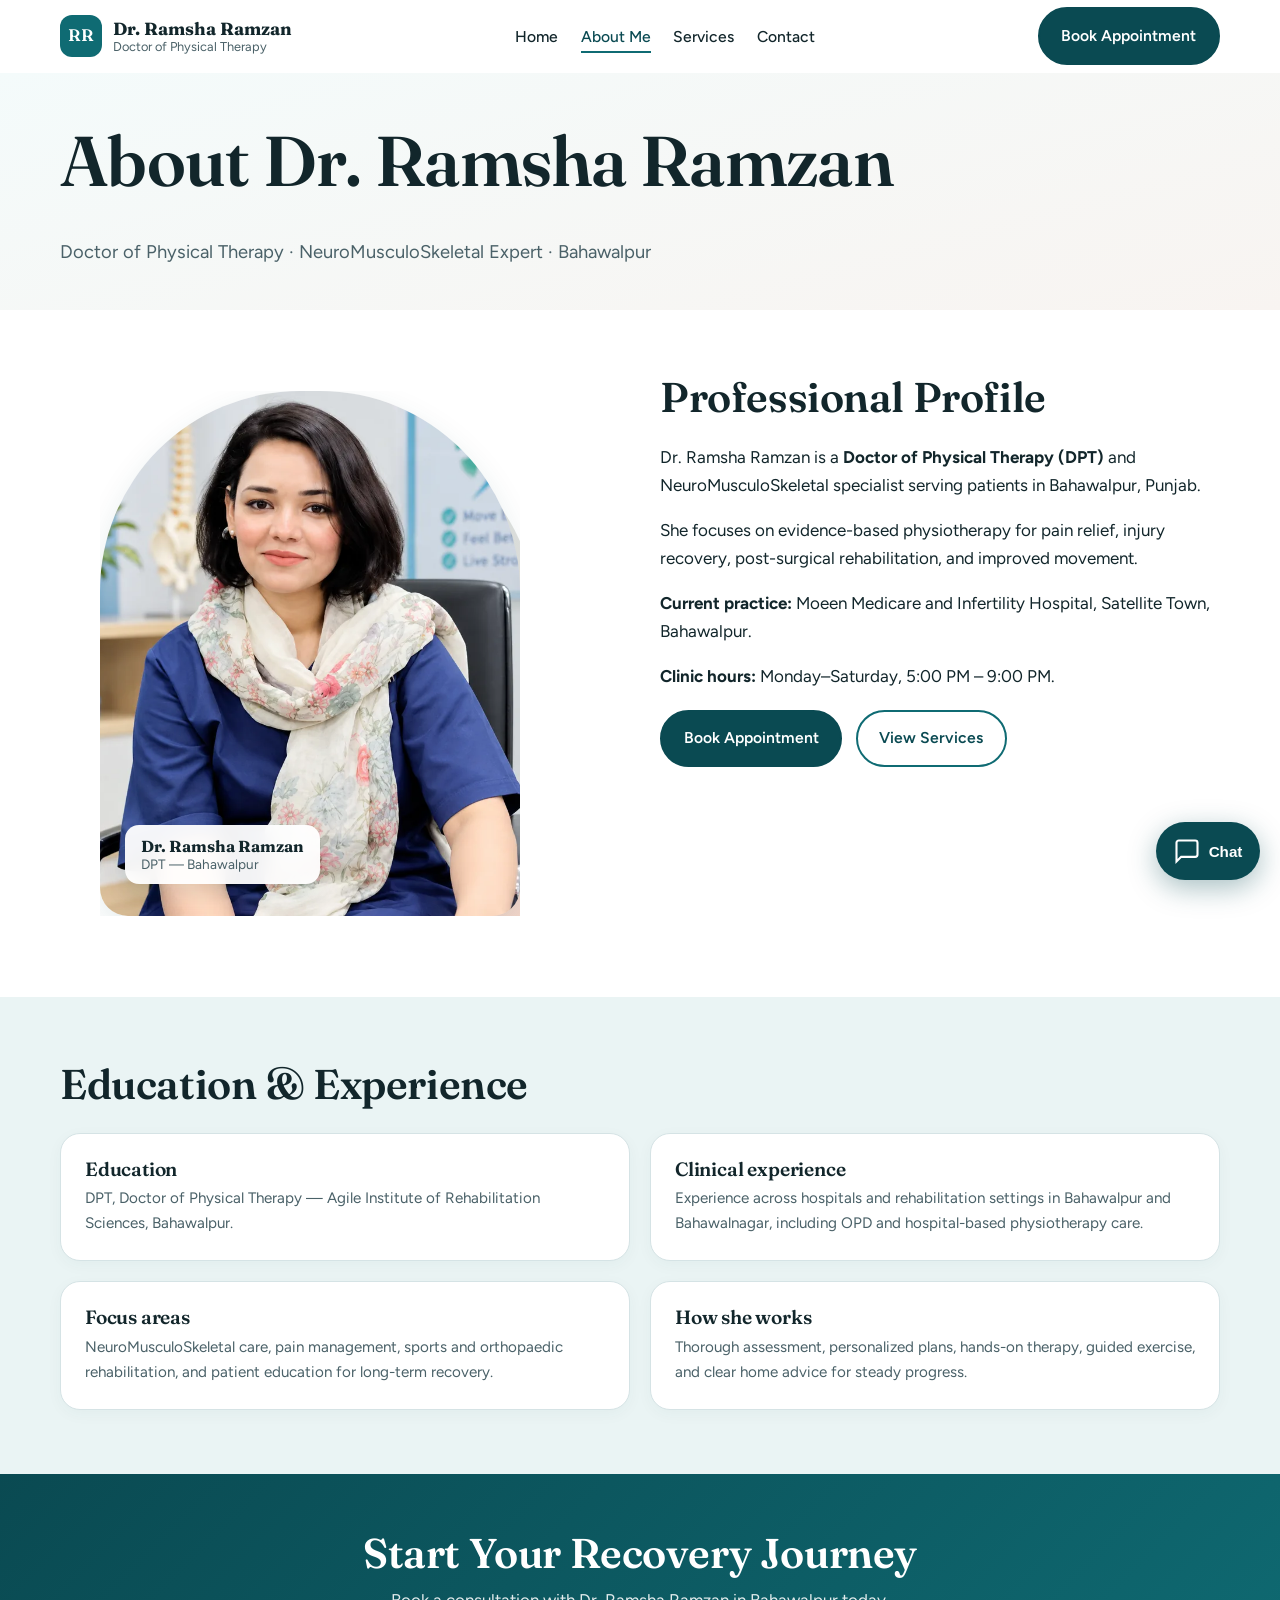
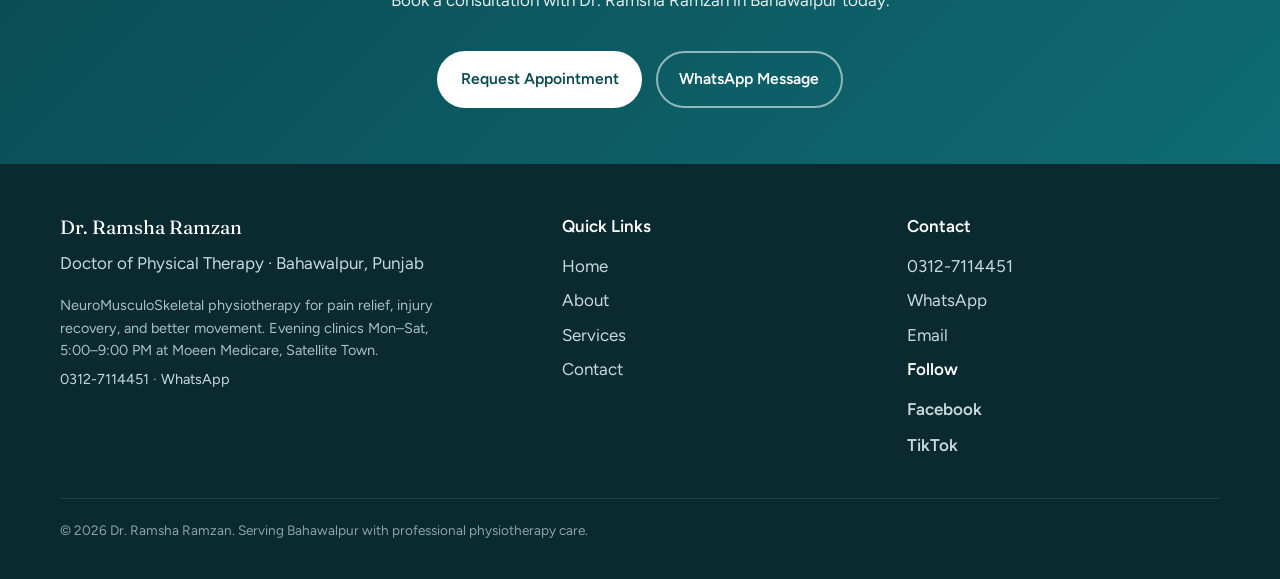
==== commit 194b3802: "Fix AI chatbot on About and Services pages" ====
--- a/about.html
+++ b/about.html
@@ -3,28 +3,17 @@
 <head>
   <meta charset="UTF-8">
   <meta name="viewport" content="width=device-width, initial-scale=1">
-  <title>About Dr. Ramsha Ramzan | Physiotherapist in Bahawalpur | DPT Pakistan</title>
-  <meta name="description" content="Meet Dr. Ramsha Ramzan, Doctor of Physical Therapy in Bahawalpur.">
+  <title>About Dr. Ramsha Ramzan | Physiotherapist in Bahawalpur</title>
+  <meta name="description" content="Meet Dr. Ramsha Ramzan, Doctor of Physical Therapy in Bahawalpur. NeuroMusculoSkeletal specialist at Moeen Medicare, Satellite Town.">
   <link rel="canonical" href="https://joshwilsonnlr.github.io/Dr.ramsha/about.html">
   <link rel="icon" type="image/svg+xml" href="assets/favicon.svg">
   <meta name="theme-color" content="#0F6B73">
-  <link rel="stylesheet" href="css/style.css?v=24">
-  <link rel="stylesheet" href="css/responsive.css?v=24">
-  <link rel="stylesheet" href="css/mobile.css?v=24">
+  <link rel="stylesheet" href="css/style.css?v=26">
+  <link rel="stylesheet" href="css/responsive.css?v=26">
+  <link rel="stylesheet" href="css/mobile.css?v=26">
   <link rel="preconnect" href="https://fonts.googleapis.com">
   <link rel="preconnect" href="https://fonts.gstatic.com" crossorigin>
   <link href="https://fonts.googleapis.com/css2?family=Fraunces:opsz,wght@9..144,500;9..144,600&family=Figtree:wght@400;500;600;700&display=swap" rel="stylesheet">
-  <style>
-    .specialty-list, .experience-list { list-style: none; padding: 0; margin: 1rem 0 1.5rem; }
-    .specialty-list li, .experience-list li { padding: 0.65rem 0; border-bottom: 1px solid var(--line, #d5e3e5); }
-    .education-item { margin-bottom: 1.75rem; }
-    .section-head { text-align: center; margin-bottom: 2rem; }
-    .about-portrait { position: relative; width: min(100%, 400px); margin: 0 auto; }
-    .about-portrait-bg { position: absolute; inset: 8% -6% -8% 10%; background: linear-gradient(160deg, #d6ebee, #f6d5c8); border-radius: 180px 180px 28px 28px; z-index: 0; }
-    .about-portrait-frame { position: relative; z-index: 1; border-radius: 180px 180px 28px 28px; overflow: hidden; box-shadow: 0 16px 40px rgba(10, 74, 82, 0.14); border: 4px solid #fff; }
-    .about-portrait-frame img { width: 100%; aspect-ratio: 4 / 5; object-fit: cover; object-position: center top; display: block; }
-    .about-portrait-tag { position: absolute; left: 6%; bottom: 6%; z-index: 2; background: rgba(255,255,255,0.96); padding: 0.75rem 1.1rem; border-radius: 14px; display: flex; flex-direction: column; }
-  </style>
 </head>
 <body>
   <a class="skip-link" href="#main">Skip to content</a>
@@ -48,100 +37,113 @@
     </div>
   </header>
   <main id="main">
-    <section class="page-hero"><div class="container">
-      <h1>Dr. Ramsha Ramzan</h1>
-      <p class="lead">Doctor of Physical Therapy (DPT)</p>
-      <p>NeuroMusculoSkeletal Physiotherapy Specialist · Bahawalpur, Punjab</p>
-    </div></section>
-    <section class="section"><div class="container split">
-      <figure class="about-portrait reveal">
-        <div class="about-portrait-bg" aria-hidden="true"></div>
-        <div class="about-portrait-frame">
-          <img src="images/dr-ramsha-ramzan-900.webp" loading="lazy" alt="Dr. Ramsha Ramzan, Physiotherapist in Bahawalpur">
+    <section class="page-hero">
+      <div class="container">
+        <h1>About Dr. Ramsha Ramzan</h1>
+        <p class="lead">Doctor of Physical Therapy · NeuroMusculoSkeletal Expert · Bahawalpur</p>
+      </div>
+    </section>
+    <section class="section">
+      <div class="container split">
+        <div class="reveal">
+          <figure class="hero-portrait about-portrait">
+            <div class="portrait-frame">
+              <img src="images/dr-ramsha-ramzan-900.webp" srcset="images/dr-ramsha-ramzan-480.webp 480w, images/dr-ramsha-ramzan-900.webp 900w" alt="Dr. Ramsha Ramzan, Physiotherapist in Bahawalpur" loading="lazy">
+            </div>
+            <figcaption class="portrait-tag"><strong>Dr. Ramsha Ramzan</strong><span>DPT — Bahawalpur</span></figcaption>
+          </figure>
         </div>
-        <figcaption class="about-portrait-tag"><strong>Dr. Ramsha Ramzan</strong><span>DPT · NeuroMusculoSkeletal Specialist</span></figcaption>
-      </figure>
-      <div class="reveal">
-        <h2>Professional Profile</h2>
-        <p>Dr. Ramsha Ramzan is a dedicated physiotherapist providing specialized rehabilitation and pain management throughout Bahawalpur.</p>
-        <p>She practices at <strong>Moeen Medicare and Infertility Hospital</strong>, Satellite Town, Bahawalpur, Mon–Sat 5:00–9:00 PM.</p>
-        <div class="btn-row"><a class="btn btn-primary" href="contact.html#book">Schedule a Consultation</a><a class="btn btn-outline" href="https://wa.me/923127114451">WhatsApp</a></div>
+        <div class="reveal">
+          <h2>Professional Profile</h2>
+          <p>Dr. Ramsha Ramzan is a <strong>Doctor of Physical Therapy (DPT)</strong> and NeuroMusculoSkeletal specialist serving patients in Bahawalpur, Punjab.</p>
+          <p>She focuses on evidence-based physiotherapy for pain relief, injury recovery, post-surgical rehabilitation, and improved movement.</p>
+          <p><strong>Current practice:</strong> Moeen Medicare and Infertility Hospital, Satellite Town, Bahawalpur.</p>
+          <p><strong>Clinic hours:</strong> Monday–Saturday, 5:00 PM – 9:00 PM.</p>
+          <div class="btn-row">
+            <a class="btn btn-primary" href="contact.html#book">Book Appointment</a>
+            <a class="btn btn-outline" href="services.html">View Services</a>
+          </div>
+        </div>
       </div>
-    </div></section>
-    <section class="section tint"><div class="container split">
-      <div class="reveal">
-        <h2>Education &amp; Qualifications</h2>
-        <div class="education-item"><h3>Doctor of Physical Therapy (DPT)</h3><p><strong>Agile Institute of Rehabilitation Sciences</strong>, Bahawalpur</p></div>
-        <div class="education-item"><h3>Background</h3><p>From Bahawalnagar; lives and practices in Bahawalpur.</p></div>
+    </section>
+    <section class="section tint">
+      <div class="container">
+        <h2 class="reveal">Education &amp; Experience</h2>
+        <div class="services-showcase">
+          <article class="service-showcase reveal">
+            <h3>Education</h3>
+            <p>DPT, Doctor of Physical Therapy — Agile Institute of Rehabilitation Sciences, Bahawalpur.</p>
+          </article>
+          <article class="service-showcase reveal">
+            <h3>Clinical experience</h3>
+            <p>Experience across hospitals and rehabilitation settings in Bahawalpur and Bahawalnagar, including OPD and hospital-based physiotherapy care.</p>
+          </article>
+          <article class="service-showcase reveal">
+            <h3>Focus areas</h3>
+            <p>NeuroMusculoSkeletal care, pain management, sports and orthopaedic rehabilitation, and patient education for long-term recovery.</p>
+          </article>
+          <article class="service-showcase reveal">
+            <h3>How she works</h3>
+            <p>Thorough assessment, personalized plans, hands-on therapy, guided exercise, and clear home advice for steady progress.</p>
+          </article>
+        </div>
       </div>
-      <div class="reveal">
-        <h2>Clinical Experience</h2>
-        <ul class="experience-list">
-          <li><strong>Moeen Medicare and Infertility Hospital</strong> — Current</li>
-          <li><strong>Agile Institute of Rehabilitation Sciences</strong></li>
-          <li><strong>Arif Hospital / DHQ Hospital</strong> — Bahawalnagar</li>
-          <li><strong>Bahawal Victoria Hospital</strong> — OPD Physiotherapy</li>
-          <li><strong>Iqbal Hospital · LCMC · Health Physio Association</strong></li>
-        </ul>
+    </section>
+    <section class="cta-premium">
+      <div class="container cta-inner reveal">
+        <h2>Start Your Recovery Journey</h2>
+        <p>Book a consultation with Dr. Ramsha Ramzan in Bahawalpur today.</p>
+        <div class="btn-row" style="display:flex;justify-content:center;gap:0.85rem;width:100%;">
+          <a class="btn btn-light" href="contact.html#book">Request Appointment</a>
+          <a class="btn btn-ghost" href="https://wa.me/923127114451">WhatsApp Message</a>
+        </div>
       </div>
-    </div></section>
-    <section class="cta-premium"><div class="container cta-inner reveal">
-      <h2>Ready to Begin Your Recovery?</h2>
-      <div class="btn-row" style="display:flex;justify-content:center;gap:0.85rem;width:100%;">
-        <a class="btn btn-light" href="contact.html#book">Request Appointment</a>
-        <a class="btn btn-ghost" href="https://wa.me/923127114451">WhatsApp</a>
-      </div>
-    </div></section>
+    </section>
   </main>
   <footer class="site-footer">
     <div class="container footer-grid">
       <div>
         <p class="footer-name">Dr. Ramsha Ramzan</p>
         <p>Doctor of Physical Therapy · Bahawalpur, Punjab</p>
-        <p class="footer-blurb">NeuroMusculoSkeletal Expert — pain relief, injury recovery, and better movement.</p>
-        <p class="footer-blurb"><strong>Hours:</strong> Mon–Sat, 5:00–9:00 PM · Moeen Medicare, Satellite Town</p>
+        <p class="footer-blurb">NeuroMusculoSkeletal physiotherapy for pain relief, injury recovery, and better movement. Evening clinics Mon–Sat, 5:00–9:00 PM at Moeen Medicare, Satellite Town.</p>
         <p class="footer-blurb"><a href="tel:+923127114451">0312-7114451</a> · <a href="https://wa.me/923127114451">WhatsApp</a></p>
       </div>
       <div>
         <p class="footer-h">Quick Links</p>
-        <ul><li><a href="index.html">Home</a></li><li><a href="about.html">About</a></li><li><a href="services.html">Services</a></li><li><a href="contact.html">Book</a></li></ul>
+        <ul><li><a href="index.html">Home</a></li><li><a href="about.html">About</a></li><li><a href="services.html">Services</a></li><li><a href="contact.html">Contact</a></li></ul>
       </div>
       <div>
         <p class="footer-h">Contact</p>
-        <ul><li><a href="tel:+923127114451">0312-7114451</a></li><li><a href="https://wa.me/923127114451">WhatsApp</a></li></ul>
+        <ul><li><a href="tel:+923127114451">0312-7114451</a></li><li><a href="https://wa.me/923127114451">WhatsApp</a></li><li><a href="mailto:ramshaaramzan@gmail.com">Email</a></li></ul>
         <p class="footer-h">Follow</p>
         <ul class="social-links">
-          <li><a href="https://www.facebook.com/ramsha.ramzan.2025" target="_blank" rel="noopener noreferrer" aria-label="Facebook"><svg class="social-icon" viewBox="0 0 24 24" fill="currentColor" aria-hidden="true"><path d="M24 12.073C24 5.405 18.627 0 12 0S0 5.405 0 12.073C0 18.1 4.388 23.094 10.125 24v-8.437H7.078v-3.49h3.047V9.43c0-3.007 1.792-4.669 4.533-4.669 1.312 0 2.686.235 2.686.235v2.953H15.83c-1.491 0-1.956.925-1.956 1.874v2.25h3.328l-.532 3.49h-2.796V24C19.612 23.094 24 18.1 24 12.073z"/></svg><span>Facebook</span></a></li>
-          <li><a href="https://www.tiktok.com/@drramsharramzan" target="_blank" rel="noopener noreferrer" aria-label="TikTok"><svg class="social-icon" viewBox="0 0 24 24" fill="currentColor" aria-hidden="true"><path d="M19.59 6.69a4.83 4.83 0 0 1-3.77-4.25V2h-3.45v13.67a2.89 2.89 0 0 1-2.88 2.5 2.89 2.89 0 0 1-2.89-2.89 2.89 2.89 0 0 1 2.89-2.89c.28 0 .54.04.79.1v-3.5a6.37 6.37 0 0 0-.79-.05A6.34 6.34 0 0 0 3.16 15.3a6.34 6.34 0 0 0 6.34 6.34 6.34 6.34 0 0 0 6.34-6.34V8.68a8.18 8.18 0 0 0 4.76 1.52V6.75a4.85 4.85 0 0 1-1.01-.06z"/></svg><span>TikTok</span></a></li>
+          <li><a href="https://www.facebook.com/ramsha.ramzan.2025" target="_blank" rel="noopener noreferrer">Facebook</a></li>
+          <li><a href="https://www.tiktok.com/@drramsharramzan" target="_blank" rel="noopener noreferrer">TikTok</a></li>
         </ul>
       </div>
     </div>
-    <div class="container footer-base"><p>© 2026 Dr. Ramsha Ramzan.</p></div>
+    <div class="container footer-base"><p>© 2026 Dr. Ramsha Ramzan. Serving Bahawalpur with professional physiotherapy care.</p></div>
   </footer>
   <div class="chat-widget" id="chat-widget">
-    <div class="chat-panel" id="chat-panel" role="dialog" aria-label="Contact options" hidden>
+    <div class="chat-panel" id="chat-panel" role="dialog" aria-label="AI clinic assistant" hidden>
       <div class="chat-panel-header">
-        <div><strong>Dr. Ramsha Ramzan</strong><span>Physiotherapist · Bahawalpur</span></div>
+        <div>
+          <strong>AI Assistant</strong>
+          <span>Dr. Ramsha Ramzan · Physiotherapy</span>
+        </div>
         <button type="button" class="chat-close" id="chat-close" aria-label="Close chat">&times;</button>
       </div>
       <div class="chat-panel-body">
-        <p class="chat-greeting">Assalam o Alaikum! How can we help you today?</p>
-        <a class="chat-action" href="https://wa.me/923127114451?text=Assalam%20o%20Alaikum%2C%20I%20would%20like%20to%20enquire%20about%20physiotherapy." target="_blank" rel="noopener">
-          <span class="chat-action-icon" aria-hidden="true"><svg viewBox="0 0 24 24" width="22" height="22" fill="currentColor"><path d="M17.472 14.382c-.297-.149-1.758-.867-2.03-.967-.273-.099-.471-.148-.67.15-.197.297-.767.966-.94 1.164-.173.199-.347.223-.644.075-.297-.15-1.255-.463-2.39-1.475-.883-.788-1.48-1.761-1.653-2.059-.173-.297-.018-.458.13-.606.134-.133.298-.347.446-.52.149-.174.198-.298.298-.497.099-.198.05-.371-.025-.52-.075-.149-.669-1.612-.916-2.207-.242-.579-.487-.5-.669-.51-.173-.008-.371-.01-.57-.01-.198 0-.52.074-.792.372-.272.297-1.04 1.016-1.04 2.479 0 1.462 1.065 2.875 1.213 3.074.149.198 2.096 3.2 5.077 4.487.709.306 1.262.489 1.694.625.712.227 1.36.195 1.871.118.571-.085 1.758-.719 2.006-1.413.248-.694.248-1.289.173-1.413-.074-.124-.272-.198-.57-.347m-5.421 7.403h-.004a9.87 9.87 0 01-5.031-1.378l-.361-.214-3.741.982.998-3.648-.235-.374a9.86 9.86 0 01-1.51-5.26c.001-5.45 4.436-9.884 9.888-9.884 2.64 0 5.122 1.03 6.988 2.898a9.825 9.825 0 012.893 6.994c-.003 5.45-4.435 9.884-9.885 9.884m8.413-18.297A11.815 11.815 0 0012.05 0C5.495 0 .16 5.335.157 11.892c0 2.096.547 4.142 1.588 5.945L.057 24l6.305-1.654a11.882 11.882 0 005.683 1.448h.005c6.554 0 11.89-5.335 11.893-11.893a11.821 11.821 0 00-3.48-8.413z"/></svg></span>
-          <span><strong>WhatsApp Chat</strong><small>Message on WhatsApp</small></span>
-        </a>
-        <a class="chat-action" href="tel:+923127114451">
-          <span class="chat-action-icon" aria-hidden="true"><svg viewBox="0 0 24 24" width="22" height="22" fill="none" stroke="currentColor" stroke-width="1.8"><path d="M22 16.92v3a2 2 0 0 1-2.18 2 19.79 19.79 0 0 1-8.63-3.07 19.5 19.5 0 0 1-6-6 19.79 19.79 0 0 1-3.07-8.67A2 2 0 0 1 4.11 2h3a2 2 0 0 1 2 1.72c.127.96.361 1.903.7 2.81a2 2 0 0 1-.45 2.11L8.09 9.91a16 16 0 0 0 6 6l1.27-1.27a2 2 0 0 1 2.11-.45c.907.339 1.85.573 2.81.7A2 2 0 0 1 22 16.92z"/></svg></span>
-          <span><strong>Call Now</strong><small>0312-7114451</small></span>
-        </a>
-        <a class="chat-action" href="contact.html#book">
-          <span class="chat-action-icon" aria-hidden="true"><svg viewBox="0 0 24 24" width="22" height="22" fill="none" stroke="currentColor" stroke-width="1.8"><rect x="3" y="4" width="18" height="18" rx="2"/><path d="M16 2v4M8 2v4M3 10h18"/></svg></span>
-          <span><strong>Book Appointment</strong><small>Online request form</small></span>
-        </a>
-        <p class="chat-hours">Clinic hours: Mon–Sat, 5:00 PM – 9:00 PM</p>
+        <div class="chat-messages" id="chat-messages" aria-live="polite"></div>
+        <form class="chat-form" id="chat-form" autocomplete="off">
+          <input type="text" id="chat-input" name="message" placeholder="Ask about hours, services, booking..." maxlength="300" aria-label="Type your message">
+          <button type="submit" class="chat-send" aria-label="Send message">
+            <svg viewBox="0 0 24 24" width="18" height="18" fill="none" stroke="currentColor" stroke-width="2"><path d="M22 2L11 13"/><path d="M22 2l-7 20-4-9-9-4 20-7z"/></svg>
+          </button>
+        </form>
       </div>
     </div>
-    <button type="button" class="chat-fab" id="chat-fab" aria-label="Open chat" aria-expanded="false" aria-controls="chat-panel">
+    <button type="button" class="chat-fab" id="chat-fab" aria-label="Open AI chat" aria-expanded="false" aria-controls="chat-panel">
       <svg class="chat-fab-icon chat-fab-open" viewBox="0 0 24 24" width="28" height="28" fill="none" stroke="currentColor" stroke-width="1.8" aria-hidden="true"><path d="M21 15a2 2 0 0 1-2 2H7l-4 4V5a2 2 0 0 1 2-2h14a2 2 0 0 1 2 2z"/></svg>
       <svg class="chat-fab-icon chat-fab-close" viewBox="0 0 24 24" width="26" height="26" fill="none" stroke="currentColor" stroke-width="2" aria-hidden="true" hidden><path d="M18 6L6 18M6 6l12 12"/></svg>
       <span class="chat-fab-label">Chat</span>
@@ -152,6 +154,7 @@
     <a href="contact.html#book" class="mobile-book" title="Book"><svg class="icon" viewBox="0 0 24 24" fill="none" stroke="currentColor" stroke-width="1.8"><rect x="3" y="4" width="18" height="18" rx="2"/><path d="M16 2v4M8 2v4M3 10h18"/></svg><span>Book</span></a>
     <a href="https://wa.me/923127114451" title="WhatsApp" rel="noopener"><svg class="icon" viewBox="0 0 24 24" fill="none" stroke="currentColor" stroke-width="1.8"><path d="M21 15a2 2 0 0 1-2 2H7l-4 4V5a2 2 0 0 1 2-2h14a2 2 0 0 1 2 2z"/></svg><span>WhatsApp</span></a>
   </div>
-  <script src="js/main.js?v=24" defer></script>
+  <script src="js/main.js?v=26" defer></script>
+  <script src="js/chatbot.js?v=26" defer></script>
 </body>
 </html>
--- a/css/style.css
+++ b/css/style.css
@@ -33,7 +33,6 @@
 .hero{background:linear-gradient(165deg,#f4fbfb 0%,#eef7f8 45%,#f8f4f1 100%);padding:3.5rem 0 4rem;overflow:hidden}
 .hero-grid{display:grid;grid-template-columns:1.05fr .95fr;gap:2.5rem;align-items:center}
 .hero-headline{margin-bottom:.4rem}.hero-tagline{font-size:1.15rem;color:var(--muted);margin-bottom:.75rem}.hero-body{color:var(--muted)}
-.hero-stats{display:flex;flex-direction:column;gap:.55rem;margin:1.25rem 0}.stat strong{color:var(--deep)}.stat span{color:var(--muted);font-size:.95rem}
 .hero-contact{margin-top:1rem;font-size:.95rem}.hero-contact a{color:var(--deep);text-decoration:none;font-weight:600}
 .hero-portrait{position:relative;justify-self:center;width:min(100%,420px)}
 .hero-portrait::before{content:"";position:absolute;inset:6% -4% -6% 8%;background:linear-gradient(160deg,var(--sky),var(--blush));border-radius:200px 200px 28px 28px;z-index:0}
@@ -56,7 +55,6 @@
 .service-showcase h3{margin-bottom:.4rem}.service-showcase p{color:var(--muted);font-size:.95rem;margin-bottom:0}
 .service-showcase ul{margin:0.5rem 0 0;padding:0}
 .service-showcase .btn,.service-showcase .btn-primary{margin-top:1.35rem}
-.service-showcase .link-arrow{display:inline-block;margin-top:1rem}
 .link-arrow{font-weight:600;text-decoration:none;color:var(--teal)}.link-arrow:hover{color:var(--deep)}
 .view-all-cta{text-align:center;margin-top:1.75rem}
 .page-hero{padding:3rem 0 1.5rem;background:linear-gradient(165deg,#f4fbfb,#f8f4f1)}
@@ -93,27 +91,38 @@
 .reveal{opacity:1;transform:none}
 .chat-widget{position:fixed;right:1.25rem;bottom:1.25rem;z-index:110;font-family:var(--sans);display:flex;flex-direction:column;align-items:flex-end;gap:.75rem}
 .chat-fab{display:inline-flex;align-items:center;justify-content:center;gap:.45rem;min-width:58px;min-height:58px;padding:0 1.1rem;border:0;border-radius:999px;background:var(--deep);color:#fff;cursor:pointer;box-shadow:0 8px 28px rgba(10,74,82,.35);transition:background .2s,transform .15s,box-shadow .2s}
-.chat-fab:hover{background:var(--teal);transform:translateY(-2px);box-shadow:0 12px 32px rgba(10,74,82,.4)}
-.chat-fab:active{transform:scale(.97)}
+.chat-fab:hover{background:var(--teal);transform:translateY(-2px)}
 .chat-fab-label{font-weight:600;font-size:.95rem}
 .chat-fab[aria-expanded="true"] .chat-fab-open{display:none}
 .chat-fab[aria-expanded="true"] .chat-fab-close{display:block}
 .chat-fab[aria-expanded="false"] .chat-fab-close{display:none}
-.chat-panel{width:min(340px,calc(100vw - 2rem));background:#fff;border-radius:18px;box-shadow:0 16px 48px rgba(10,74,82,.22);border:1px solid var(--line);overflow:hidden;animation:chatIn .22s ease}
+.chat-panel{width:min(360px,calc(100vw - 2rem));background:#fff;border-radius:18px;box-shadow:0 16px 48px rgba(10,74,82,.22);border:1px solid var(--line);overflow:hidden;animation:chatIn .22s ease;display:flex;flex-direction:column;max-height:min(520px,70vh)}
 .chat-panel[hidden]{display:none!important}
 @keyframes chatIn{from{opacity:0;transform:translateY(12px) scale(.96)}to{opacity:1;transform:none}}
 .chat-panel-header{display:flex;align-items:flex-start;justify-content:space-between;gap:1rem;padding:1rem 1.1rem;background:linear-gradient(135deg,var(--deep),var(--teal));color:#fff}
 .chat-panel-header strong{display:block;font-family:var(--serif);font-size:1.05rem}
 .chat-panel-header span{display:block;font-size:.82rem;opacity:.9;margin-top:.15rem}
 .chat-close{background:transparent;border:0;color:#fff;font-size:1.6rem;line-height:1;cursor:pointer;padding:.15rem .35rem;opacity:.9}
-.chat-close:hover{opacity:1}
-.chat-panel-body{padding:1rem 1.1rem 1.15rem}
-.chat-greeting{margin:0 0 .9rem;color:var(--muted);font-size:.95rem}
-.chat-action{display:flex;align-items:center;gap:.85rem;padding:.85rem .9rem;margin-bottom:.55rem;border-radius:14px;border:1px solid var(--line);text-decoration:none;color:var(--ink);background:var(--mist);transition:border-color .2s,background .2s}
-.chat-action:hover{border-color:var(--teal);background:#e3f2f3}
-.chat-action-icon{display:grid;place-items:center;width:42px;height:42px;border-radius:12px;background:#fff;color:var(--teal);flex:none}
-.chat-action strong{display:block;font-size:.95rem}
-.chat-action small{display:block;color:var(--muted);font-size:.8rem;margin-top:.1rem}
-.chat-hours{margin:.65rem 0 0;font-size:.8rem;color:var(--muted);text-align:center}
+.chat-panel-body{padding:0;display:flex;flex-direction:column;flex:1;min-height:0}
+.chat-messages{flex:1;overflow-y:auto;padding:1rem;display:flex;flex-direction:column;gap:.65rem;min-height:220px;max-height:320px;background:#f7fbfb}
+.chat-msg{display:flex;max-width:92%}
+.chat-msg-bot{align-self:flex-start}
+.chat-msg-user{align-self:flex-end}
+.chat-bubble{padding:.7rem .9rem;border-radius:16px;font-size:.92rem;line-height:1.45;word-break:break-word}
+.chat-msg-bot .chat-bubble{background:#fff;border:1px solid var(--line);border-bottom-left-radius:6px;color:var(--ink)}
+.chat-msg-user .chat-bubble{background:var(--deep);color:#fff;border-bottom-right-radius:6px}
+.chat-bubble a{color:var(--teal);font-weight:600}
+.chat-quick{display:flex;flex-wrap:wrap;gap:.4rem;margin-top:.15rem}
+.chat-chip{border:1px solid var(--teal);background:#fff;color:var(--deep);border-radius:999px;padding:.35rem .75rem;font-size:.8rem;font-weight:600;cursor:pointer;font-family:var(--sans)}
+.chat-chip:hover{background:var(--mist)}
+.chat-form{display:flex;gap:.5rem;padding:.75rem .9rem;border-top:1px solid var(--line);background:#fff}
+.chat-form input{flex:1;border:1px solid var(--line);border-radius:999px;padding:.65rem 1rem;font:inherit;font-size:.92rem}
+.chat-form input:focus{outline:2px solid var(--teal);border-color:var(--teal)}
+.chat-send{border:0;border-radius:999px;background:var(--deep);color:#fff;width:42px;height:42px;cursor:pointer;display:grid;place-items:center;flex:none}
+.chat-send:hover{background:var(--teal)}
+.chat-typing .chat-bubble{display:flex;gap:4px;align-items:center;padding:.85rem 1rem}
+.chat-dot{width:7px;height:7px;border-radius:50%;background:var(--muted);opacity:.5;animation:chatDot 1s infinite ease-in-out}
+.chat-dot:nth-child(2){animation-delay:.15s}.chat-dot:nth-child(3){animation-delay:.3s}
+@keyframes chatDot{0%,80%,100%{transform:translateY(0);opacity:.4}40%{transform:translateY(-4px);opacity:1}}
 @media (max-width:900px){.chat-widget{right:.85rem;bottom:4.75rem}.chat-fab-label{display:none}.chat-fab{min-width:54px;min-height:54px;padding:0;border-radius:50%}}
 @media (prefers-reduced-motion:reduce){.chat-panel{animation:none}.chat-fab{transition:none}}
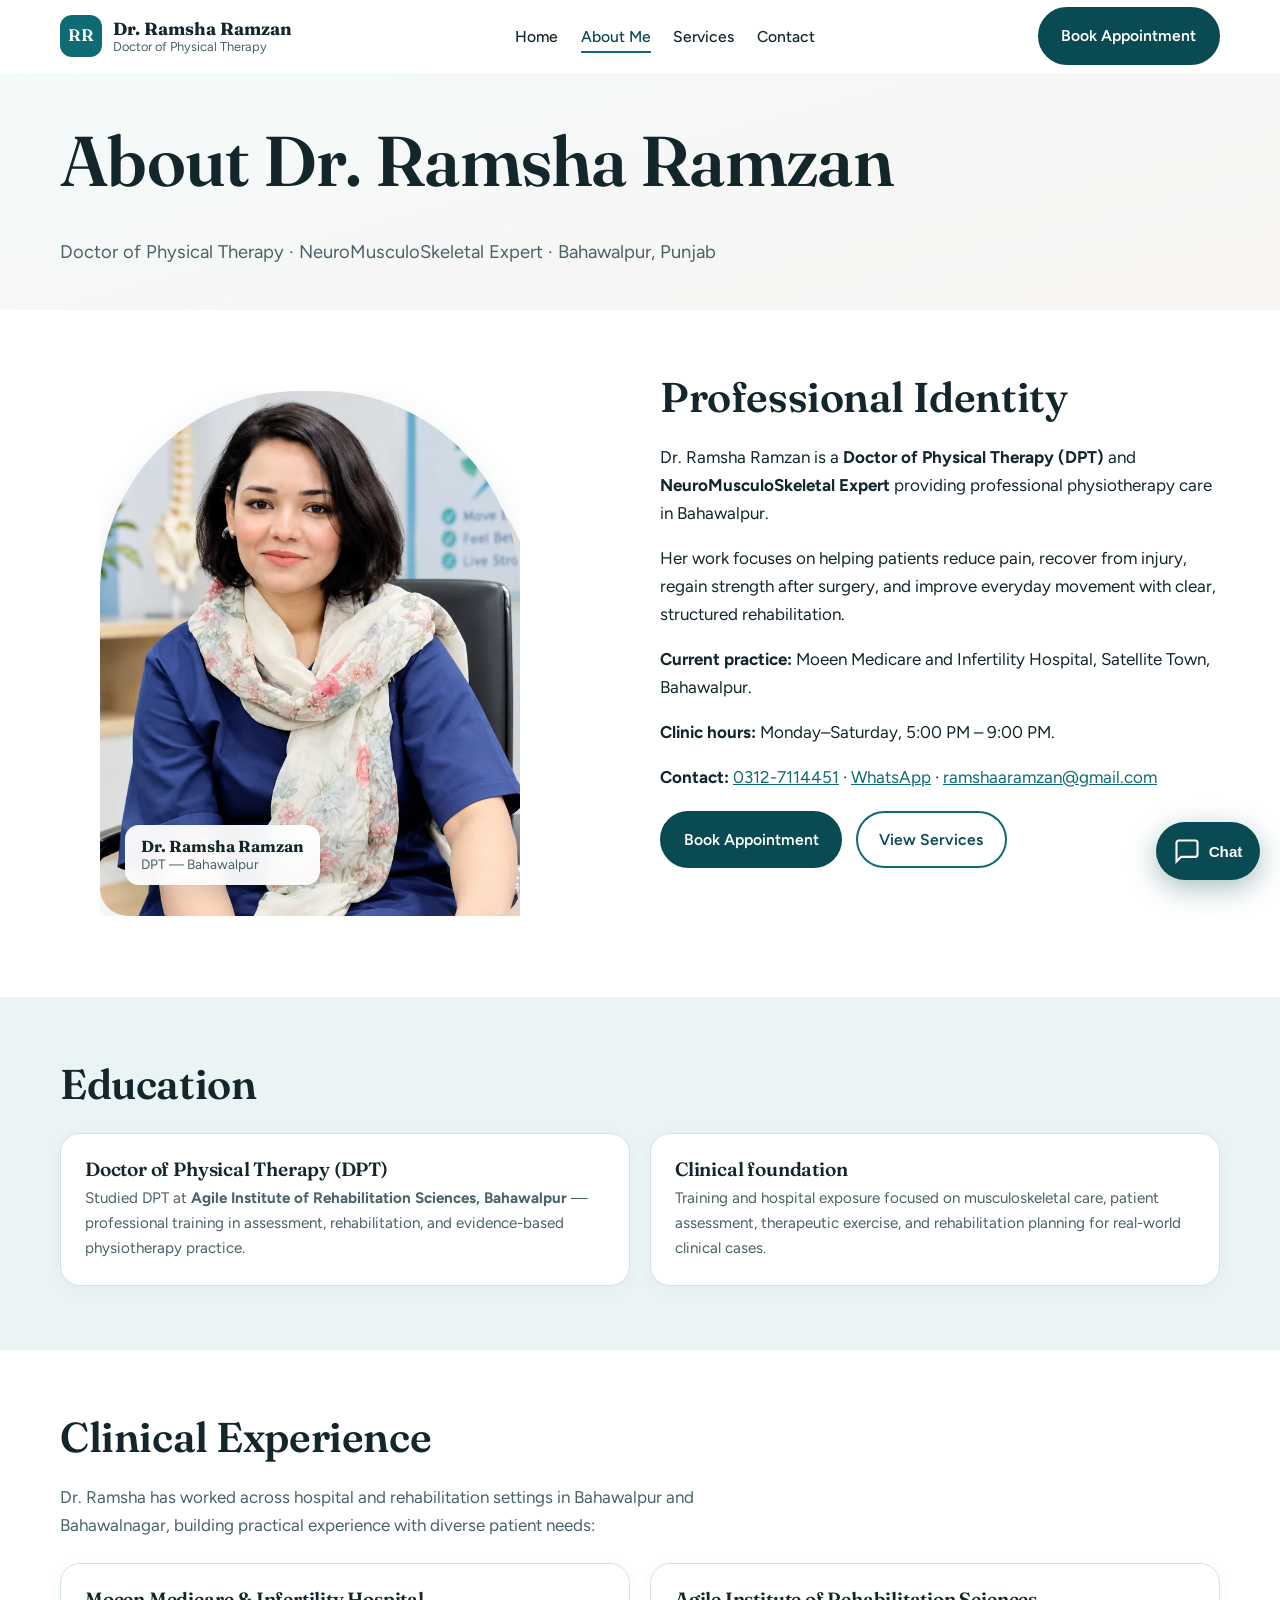
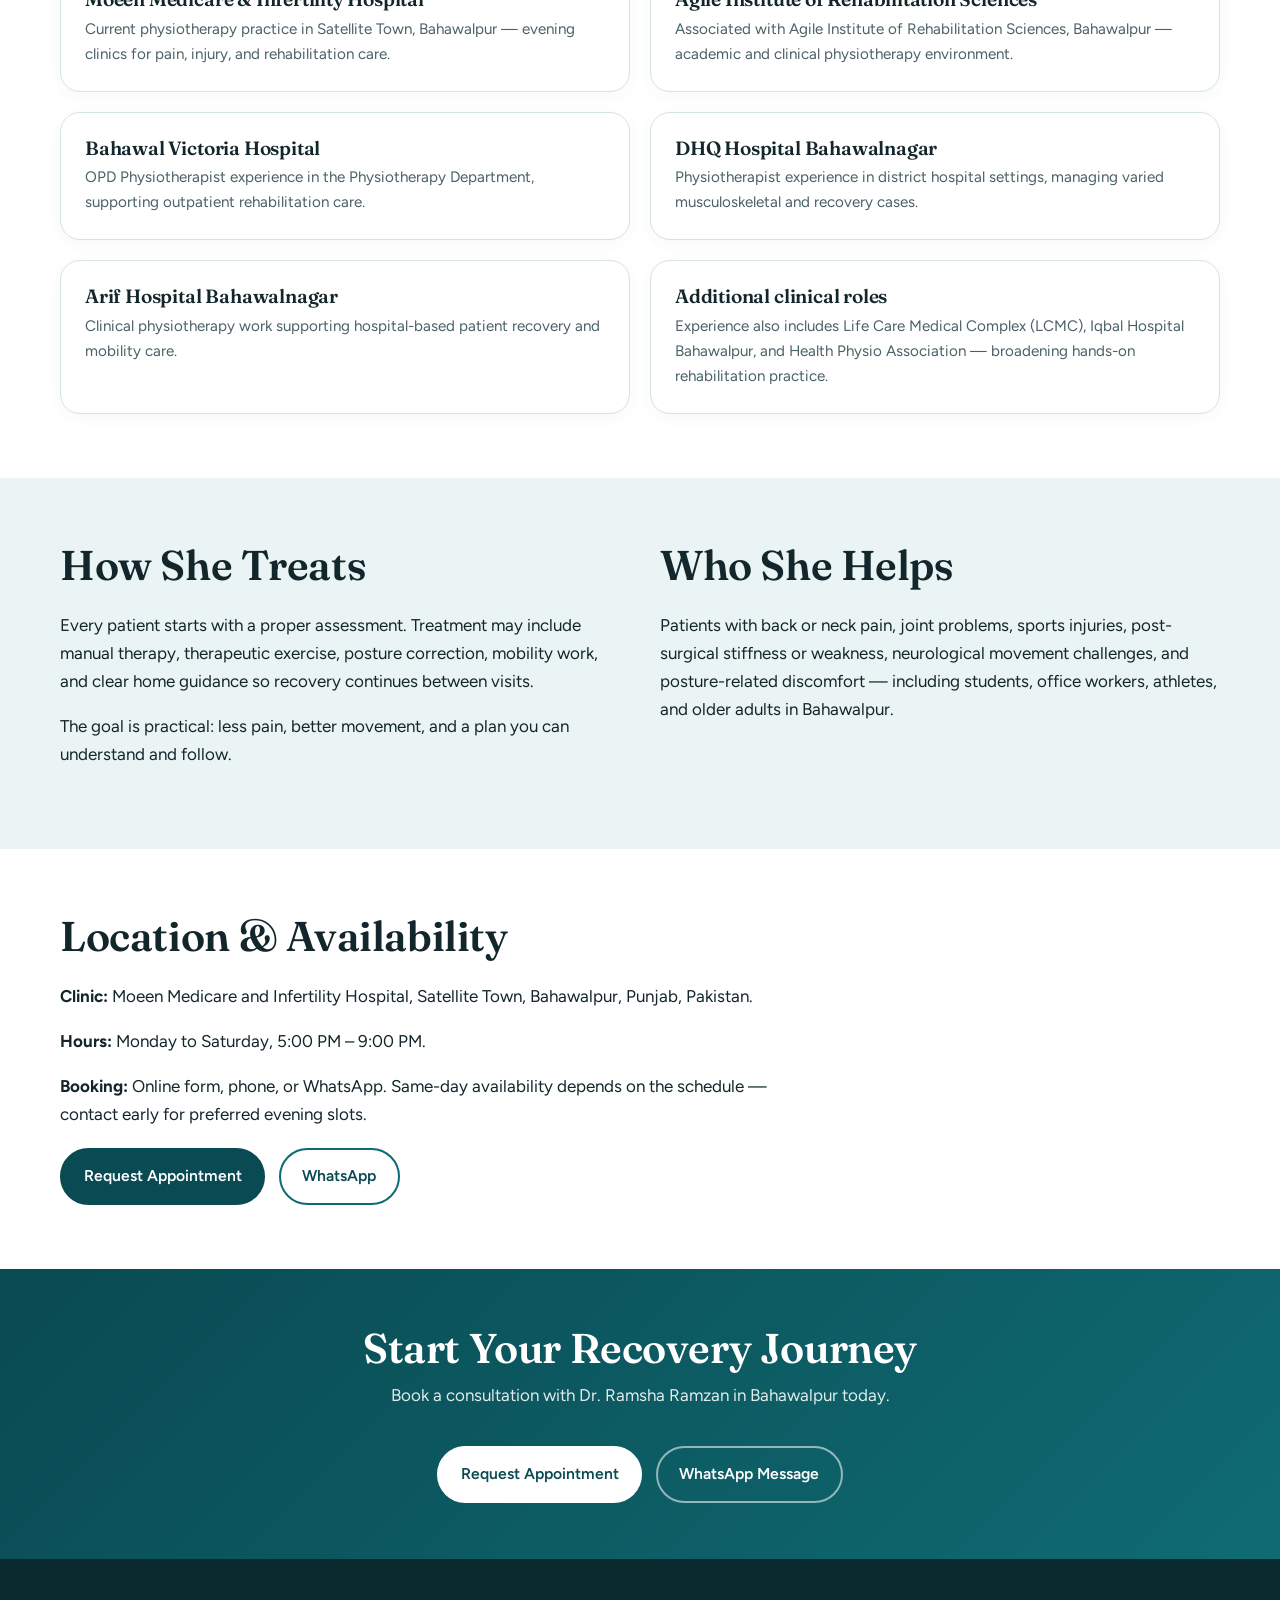
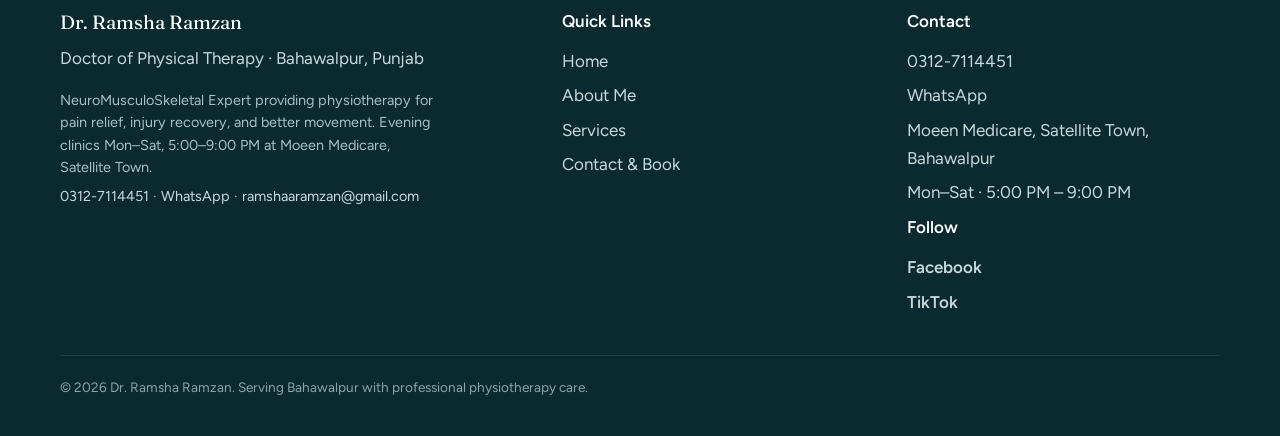
==== commit 7328525e: "Restore full About page: education, experience, clinic details + chatbot" ====
--- a/about.html
+++ b/about.html
@@ -4,13 +4,15 @@
   <meta charset="UTF-8">
   <meta name="viewport" content="width=device-width, initial-scale=1">
   <title>About Dr. Ramsha Ramzan | Physiotherapist in Bahawalpur</title>
-  <meta name="description" content="Meet Dr. Ramsha Ramzan, Doctor of Physical Therapy in Bahawalpur. NeuroMusculoSkeletal specialist at Moeen Medicare, Satellite Town.">
+  <meta name="description" content="Full profile of Dr. Ramsha Ramzan, DPT — NeuroMusculoSkeletal Expert in Bahawalpur. Education, clinical experience, and physiotherapy approach.">
   <link rel="canonical" href="https://joshwilsonnlr.github.io/Dr.ramsha/about.html">
   <link rel="icon" type="image/svg+xml" href="assets/favicon.svg">
   <meta name="theme-color" content="#0F6B73">
-  <link rel="stylesheet" href="css/style.css?v=26">
-  <link rel="stylesheet" href="css/responsive.css?v=26">
-  <link rel="stylesheet" href="css/mobile.css?v=26">
+  <meta name="geo.region" content="PK-PB">
+  <meta name="geo.placename" content="Bahawalpur">
+  <link rel="stylesheet" href="css/style.css?v=27">
+  <link rel="stylesheet" href="css/responsive.css?v=27">
+  <link rel="stylesheet" href="css/mobile.css?v=27">
   <link rel="preconnect" href="https://fonts.googleapis.com">
   <link rel="preconnect" href="https://fonts.gstatic.com" crossorigin>
   <link href="https://fonts.googleapis.com/css2?family=Fraunces:opsz,wght@9..144,500;9..144,600&family=Figtree:wght@400;500;600;700&display=swap" rel="stylesheet">
@@ -40,9 +42,10 @@
     <section class="page-hero">
       <div class="container">
         <h1>About Dr. Ramsha Ramzan</h1>
-        <p class="lead">Doctor of Physical Therapy · NeuroMusculoSkeletal Expert · Bahawalpur</p>
-      </div>
-    </section>
+        <p class="lead">Doctor of Physical Therapy · NeuroMusculoSkeletal Expert · Bahawalpur, Punjab</p>
+      </div>
+    </section>
+
     <section class="section">
       <div class="container split">
         <div class="reveal">
@@ -54,11 +57,12 @@
           </figure>
         </div>
         <div class="reveal">
-          <h2>Professional Profile</h2>
-          <p>Dr. Ramsha Ramzan is a <strong>Doctor of Physical Therapy (DPT)</strong> and NeuroMusculoSkeletal specialist serving patients in Bahawalpur, Punjab.</p>
-          <p>She focuses on evidence-based physiotherapy for pain relief, injury recovery, post-surgical rehabilitation, and improved movement.</p>
+          <h2>Professional Identity</h2>
+          <p>Dr. Ramsha Ramzan is a <strong>Doctor of Physical Therapy (DPT)</strong> and <strong>NeuroMusculoSkeletal Expert</strong> providing professional physiotherapy care in Bahawalpur.</p>
+          <p>Her work focuses on helping patients reduce pain, recover from injury, regain strength after surgery, and improve everyday movement with clear, structured rehabilitation.</p>
           <p><strong>Current practice:</strong> Moeen Medicare and Infertility Hospital, Satellite Town, Bahawalpur.</p>
           <p><strong>Clinic hours:</strong> Monday–Saturday, 5:00 PM – 9:00 PM.</p>
+          <p><strong>Contact:</strong> <a href="tel:+923127114451">0312-7114451</a> · <a href="https://wa.me/923127114451">WhatsApp</a> · <a href="mailto:ramshaaramzan@gmail.com">ramshaaramzan@gmail.com</a></p>
           <div class="btn-row">
             <a class="btn btn-primary" href="contact.html#book">Book Appointment</a>
             <a class="btn btn-outline" href="services.html">View Services</a>
@@ -66,29 +70,65 @@
         </div>
       </div>
     </section>
+
     <section class="section tint">
       <div class="container">
-        <h2 class="reveal">Education &amp; Experience</h2>
+        <h2 class="reveal">Education</h2>
         <div class="services-showcase">
           <article class="service-showcase reveal">
-            <h3>Education</h3>
-            <p>DPT, Doctor of Physical Therapy — Agile Institute of Rehabilitation Sciences, Bahawalpur.</p>
+            <h3>Doctor of Physical Therapy (DPT)</h3>
+            <p>Studied DPT at <strong>Agile Institute of Rehabilitation Sciences, Bahawalpur</strong> — professional training in assessment, rehabilitation, and evidence-based physiotherapy practice.</p>
           </article>
           <article class="service-showcase reveal">
-            <h3>Clinical experience</h3>
-            <p>Experience across hospitals and rehabilitation settings in Bahawalpur and Bahawalnagar, including OPD and hospital-based physiotherapy care.</p>
+            <h3>Clinical foundation</h3>
+            <p>Training and hospital exposure focused on musculoskeletal care, patient assessment, therapeutic exercise, and rehabilitation planning for real-world clinical cases.</p>
           </article>
-          <article class="service-showcase reveal">
-            <h3>Focus areas</h3>
-            <p>NeuroMusculoSkeletal care, pain management, sports and orthopaedic rehabilitation, and patient education for long-term recovery.</p>
-          </article>
-          <article class="service-showcase reveal">
-            <h3>How she works</h3>
-            <p>Thorough assessment, personalized plans, hands-on therapy, guided exercise, and clear home advice for steady progress.</p>
-          </article>
-        </div>
-      </div>
-    </section>
+        </div>
+      </div>
+    </section>
+
+    <section class="section">
+      <div class="container">
+        <h2 class="reveal">Clinical Experience</h2>
+        <p class="reveal" style="color:var(--muted);max-width:65ch;">Dr. Ramsha has worked across hospital and rehabilitation settings in Bahawalpur and Bahawalnagar, building practical experience with diverse patient needs:</p>
+        <div class="services-showcase">
+          <article class="service-showcase reveal"><h3>Moeen Medicare &amp; Infertility Hospital</h3><p>Current physiotherapy practice in Satellite Town, Bahawalpur — evening clinics for pain, injury, and rehabilitation care.</p></article>
+          <article class="service-showcase reveal"><h3>Agile Institute of Rehabilitation Sciences</h3><p>Associated with Agile Institute of Rehabilitation Sciences, Bahawalpur — academic and clinical physiotherapy environment.</p></article>
+          <article class="service-showcase reveal"><h3>Bahawal Victoria Hospital</h3><p>OPD Physiotherapist experience in the Physiotherapy Department, supporting outpatient rehabilitation care.</p></article>
+          <article class="service-showcase reveal"><h3>DHQ Hospital Bahawalnagar</h3><p>Physiotherapist experience in district hospital settings, managing varied musculoskeletal and recovery cases.</p></article>
+          <article class="service-showcase reveal"><h3>Arif Hospital Bahawalnagar</h3><p>Clinical physiotherapy work supporting hospital-based patient recovery and mobility care.</p></article>
+          <article class="service-showcase reveal"><h3>Additional clinical roles</h3><p>Experience also includes Life Care Medical Complex (LCMC), Iqbal Hospital Bahawalpur, and Health Physio Association — broadening hands-on rehabilitation practice.</p></article>
+        </div>
+      </div>
+    </section>
+
+    <section class="section tint">
+      <div class="container split">
+        <div class="reveal">
+          <h2>How She Treats</h2>
+          <p>Every patient starts with a proper assessment. Treatment may include manual therapy, therapeutic exercise, posture correction, mobility work, and clear home guidance so recovery continues between visits.</p>
+          <p>The goal is practical: less pain, better movement, and a plan you can understand and follow.</p>
+        </div>
+        <div class="reveal">
+          <h2>Who She Helps</h2>
+          <p>Patients with back or neck pain, joint problems, sports injuries, post-surgical stiffness or weakness, neurological movement challenges, and posture-related discomfort — including students, office workers, athletes, and older adults in Bahawalpur.</p>
+        </div>
+      </div>
+    </section>
+
+    <section class="section">
+      <div class="container reveal">
+        <h2>Location &amp; Availability</h2>
+        <p><strong>Clinic:</strong> Moeen Medicare and Infertility Hospital, Satellite Town, Bahawalpur, Punjab, Pakistan.</p>
+        <p><strong>Hours:</strong> Monday to Saturday, 5:00 PM – 9:00 PM.</p>
+        <p><strong>Booking:</strong> Online form, phone, or WhatsApp. Same-day availability depends on the schedule — contact early for preferred evening slots.</p>
+        <div class="btn-row">
+          <a class="btn btn-primary" href="contact.html#book">Request Appointment</a>
+          <a class="btn btn-outline" href="https://wa.me/923127114451">WhatsApp</a>
+        </div>
+      </div>
+    </section>
+
     <section class="cta-premium">
       <div class="container cta-inner reveal">
         <h2>Start Your Recovery Journey</h2>
@@ -105,16 +145,26 @@
       <div>
         <p class="footer-name">Dr. Ramsha Ramzan</p>
         <p>Doctor of Physical Therapy · Bahawalpur, Punjab</p>
-        <p class="footer-blurb">NeuroMusculoSkeletal physiotherapy for pain relief, injury recovery, and better movement. Evening clinics Mon–Sat, 5:00–9:00 PM at Moeen Medicare, Satellite Town.</p>
-        <p class="footer-blurb"><a href="tel:+923127114451">0312-7114451</a> · <a href="https://wa.me/923127114451">WhatsApp</a></p>
+        <p class="footer-blurb">NeuroMusculoSkeletal Expert providing physiotherapy for pain relief, injury recovery, and better movement. Evening clinics Mon–Sat, 5:00–9:00 PM at Moeen Medicare, Satellite Town.</p>
+        <p class="footer-blurb"><a href="tel:+923127114451">0312-7114451</a> · <a href="https://wa.me/923127114451">WhatsApp</a> · <a href="mailto:ramshaaramzan@gmail.com">ramshaaramzan@gmail.com</a></p>
       </div>
       <div>
         <p class="footer-h">Quick Links</p>
-        <ul><li><a href="index.html">Home</a></li><li><a href="about.html">About</a></li><li><a href="services.html">Services</a></li><li><a href="contact.html">Contact</a></li></ul>
+        <ul>
+          <li><a href="index.html">Home</a></li>
+          <li><a href="about.html">About Me</a></li>
+          <li><a href="services.html">Services</a></li>
+          <li><a href="contact.html">Contact &amp; Book</a></li>
+        </ul>
       </div>
       <div>
         <p class="footer-h">Contact</p>
-        <ul><li><a href="tel:+923127114451">0312-7114451</a></li><li><a href="https://wa.me/923127114451">WhatsApp</a></li><li><a href="mailto:ramshaaramzan@gmail.com">Email</a></li></ul>
+        <ul>
+          <li><a href="tel:+923127114451">0312-7114451</a></li>
+          <li><a href="https://wa.me/923127114451">WhatsApp</a></li>
+          <li>Moeen Medicare, Satellite Town, Bahawalpur</li>
+          <li>Mon–Sat · 5:00 PM – 9:00 PM</li>
+        </ul>
         <p class="footer-h">Follow</p>
         <ul class="social-links">
           <li><a href="https://www.facebook.com/ramsha.ramzan.2025" target="_blank" rel="noopener noreferrer">Facebook</a></li>
@@ -154,7 +204,7 @@
     <a href="contact.html#book" class="mobile-book" title="Book"><svg class="icon" viewBox="0 0 24 24" fill="none" stroke="currentColor" stroke-width="1.8"><rect x="3" y="4" width="18" height="18" rx="2"/><path d="M16 2v4M8 2v4M3 10h18"/></svg><span>Book</span></a>
     <a href="https://wa.me/923127114451" title="WhatsApp" rel="noopener"><svg class="icon" viewBox="0 0 24 24" fill="none" stroke="currentColor" stroke-width="1.8"><path d="M21 15a2 2 0 0 1-2 2H7l-4 4V5a2 2 0 0 1 2-2h14a2 2 0 0 1 2 2z"/></svg><span>WhatsApp</span></a>
   </div>
-  <script src="js/main.js?v=26" defer></script>
-  <script src="js/chatbot.js?v=26" defer></script>
+  <script src="js/main.js?v=27" defer></script>
+  <script src="js/chatbot.js?v=27" defer></script>
 </body>
 </html>
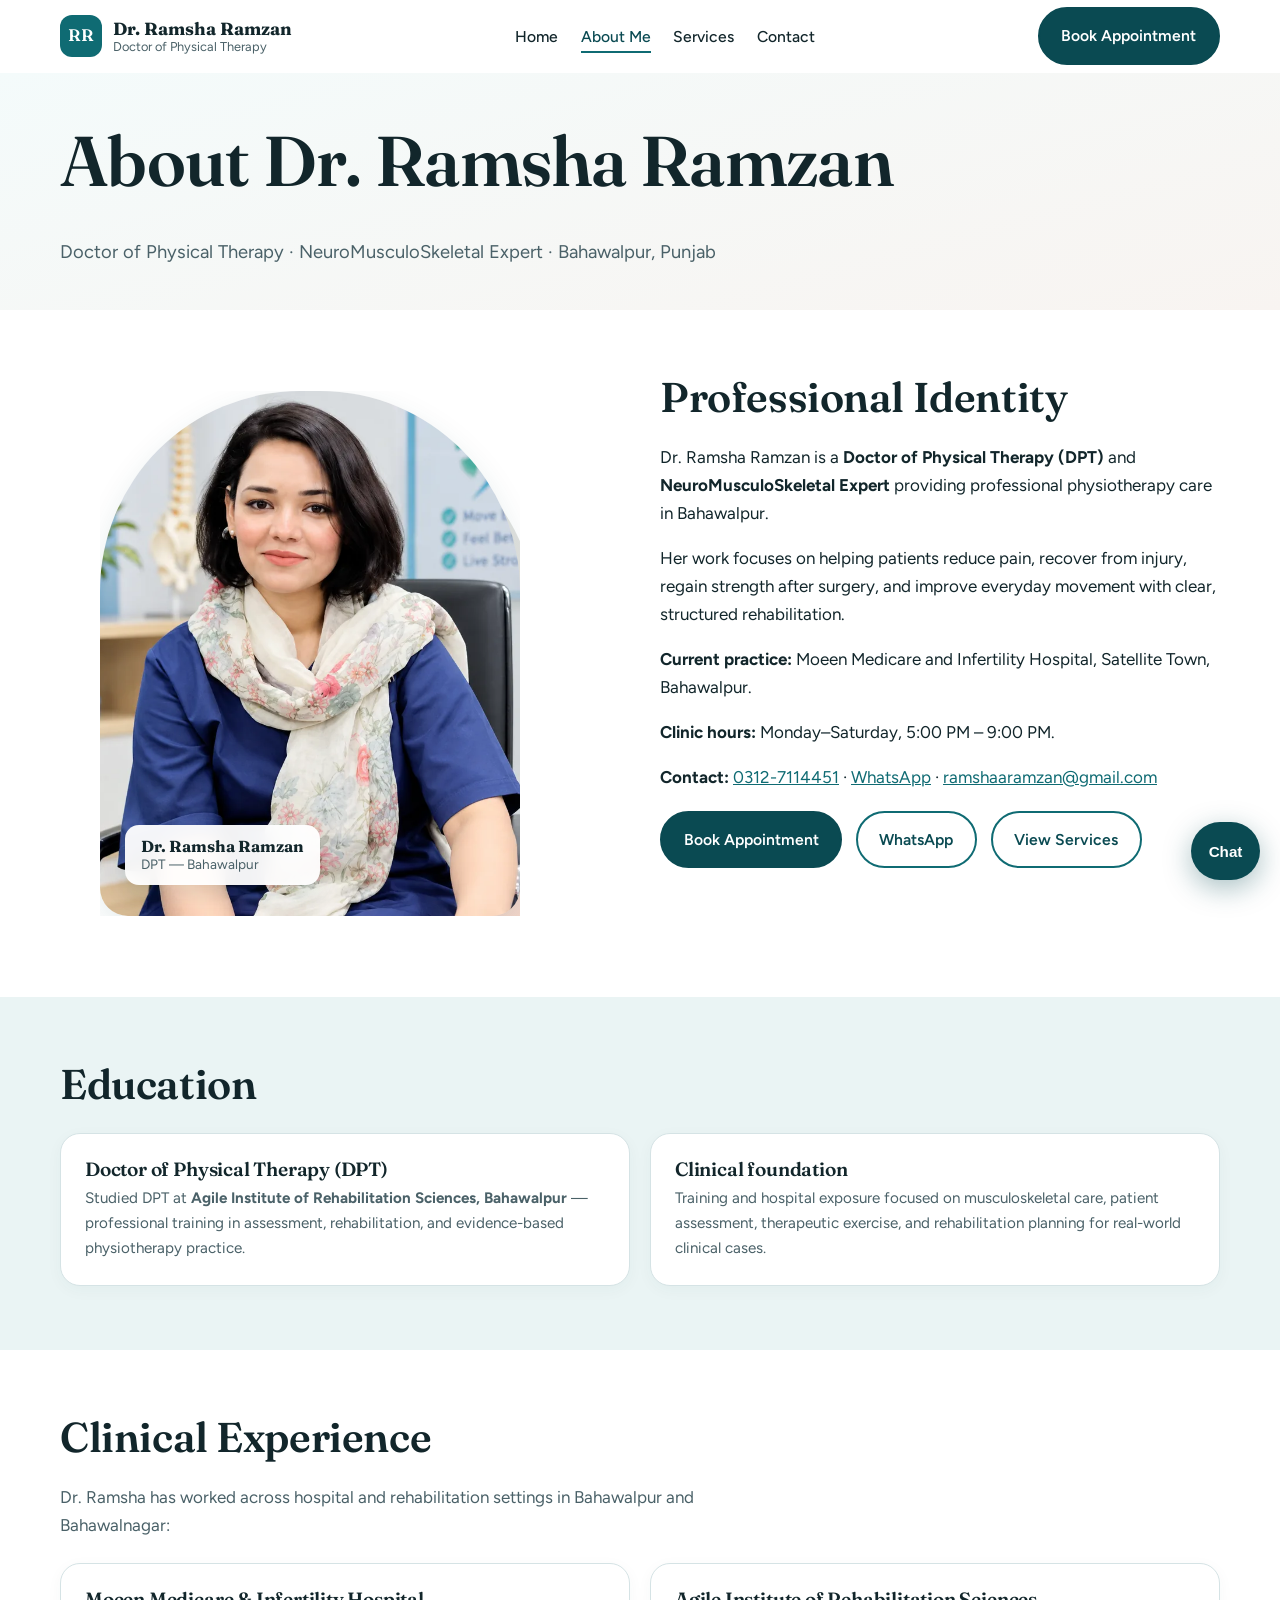
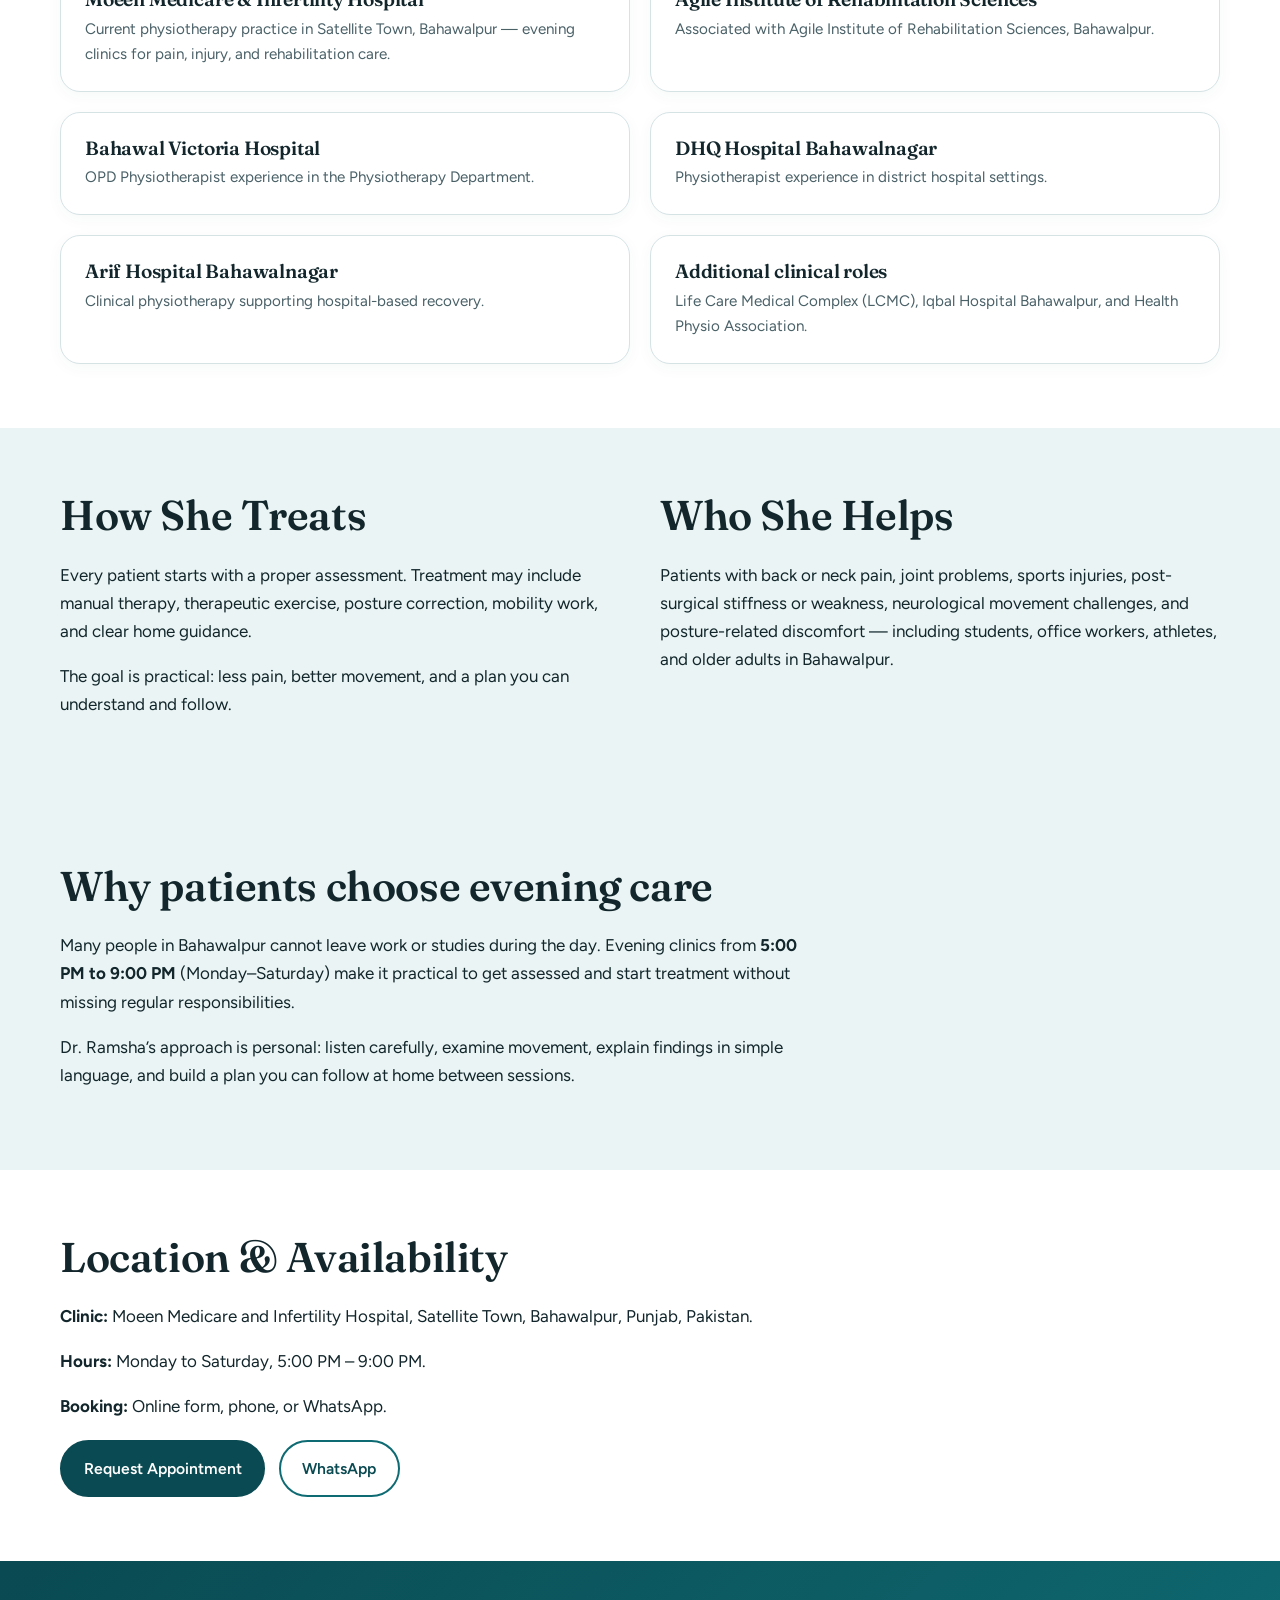
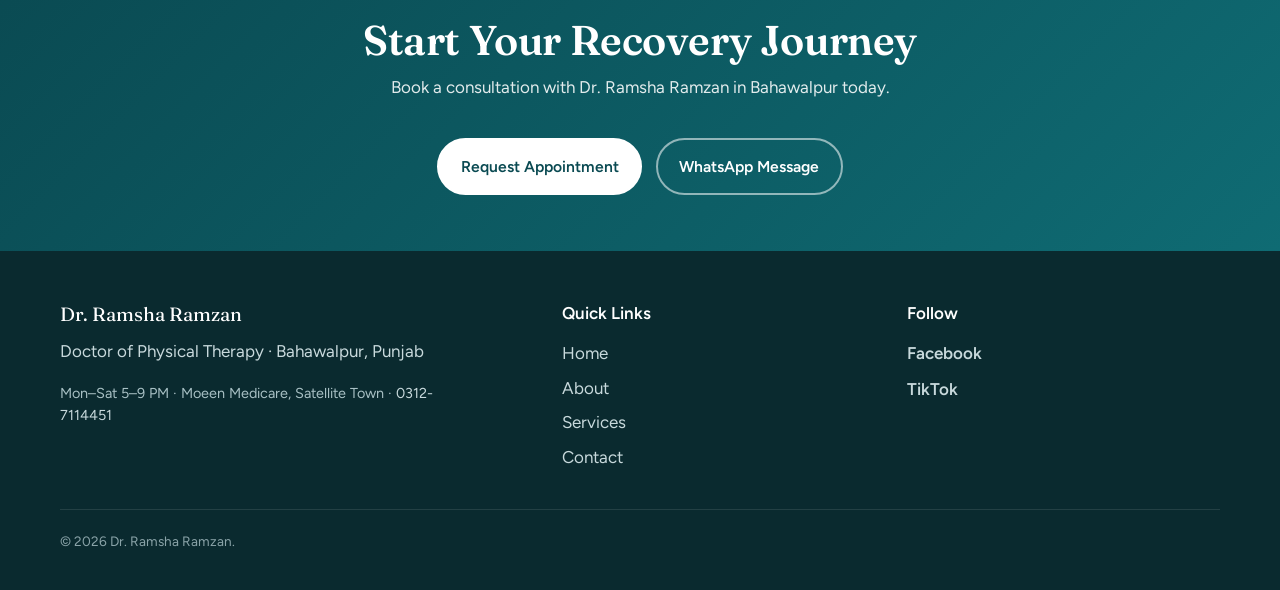
==== commit bed2894e: "About + Services: extra sections, OG tags — no existing content removed" ====
--- a/about.html
+++ b/about.html
@@ -6,25 +6,20 @@
   <title>About Dr. Ramsha Ramzan | Physiotherapist in Bahawalpur</title>
   <meta name="description" content="Full profile of Dr. Ramsha Ramzan, DPT — NeuroMusculoSkeletal Expert in Bahawalpur. Education, clinical experience, and physiotherapy approach.">
   <link rel="canonical" href="https://joshwilsonnlr.github.io/Dr.ramsha/about.html">
-  <link rel="icon" type="image/svg+xml" href="assets/favicon.svg">
-  <meta name="theme-color" content="#0F6B73">
-  <meta name="geo.region" content="PK-PB">
-  <meta name="geo.placename" content="Bahawalpur">
-  <link rel="stylesheet" href="css/style.css?v=27">
-  <link rel="stylesheet" href="css/responsive.css?v=27">
-  <link rel="stylesheet" href="css/mobile.css?v=27">
-  <link rel="preconnect" href="https://fonts.googleapis.com">
-  <link rel="preconnect" href="https://fonts.gstatic.com" crossorigin>
+  <meta property="og:title" content="About Dr. Ramsha Ramzan | Physiotherapist Bahawalpur">
+  <meta property="og:description" content="Doctor of Physical Therapy and NeuroMusculoSkeletal Expert in Bahawalpur.">
+  <meta property="og:image" content="https://joshwilsonnlr.github.io/Dr.ramsha/images/dr-ramsha-ramzan-900.webp">
+  <meta name="twitter:card" content="summary_large_image">
+  <link rel="stylesheet" href="css/style.css?v=30">
+  <link rel="stylesheet" href="css/responsive.css?v=30">
+  <link rel="stylesheet" href="css/mobile.css?v=30">
   <link href="https://fonts.googleapis.com/css2?family=Fraunces:opsz,wght@9..144,500;9..144,600&family=Figtree:wght@400;500;600;700&display=swap" rel="stylesheet">
 </head>
 <body>
   <a class="skip-link" href="#main">Skip to content</a>
   <header class="site-header" id="site-header">
     <div class="container header-inner">
-      <a class="brand" href="index.html" aria-label="Dr. Ramsha Ramzan home">
-        <span class="brand-mark" aria-hidden="true">RR</span>
-        <span class="brand-text"><strong>Dr. Ramsha Ramzan</strong><small>Doctor of Physical Therapy</small></span>
-      </a>
+      <a class="brand" href="index.html"><span class="brand-mark">RR</span><span class="brand-text"><strong>Dr. Ramsha Ramzan</strong><small>Doctor of Physical Therapy</small></span></a>
       <nav class="main-nav" id="main-nav" aria-label="Main navigation">
         <ul>
           <li><a href="index.html">Home</a></li>
@@ -39,172 +34,77 @@
     </div>
   </header>
   <main id="main">
-    <section class="page-hero">
-      <div class="container">
-        <h1>About Dr. Ramsha Ramzan</h1>
-        <p class="lead">Doctor of Physical Therapy · NeuroMusculoSkeletal Expert · Bahawalpur, Punjab</p>
+    <section class="page-hero"><div class="container"><h1>About Dr. Ramsha Ramzan</h1><p class="lead">Doctor of Physical Therapy · NeuroMusculoSkeletal Expert · Bahawalpur, Punjab</p></div></section>
+    <section class="section"><div class="container split">
+      <div class="reveal"><figure class="hero-portrait about-portrait"><div class="portrait-frame"><img src="images/dr-ramsha-ramzan-900.webp" srcset="images/dr-ramsha-ramzan-480.webp 480w, images/dr-ramsha-ramzan-900.webp 900w" alt="Dr. Ramsha Ramzan, Physiotherapist in Bahawalpur" loading="lazy"></div><figcaption class="portrait-tag"><strong>Dr. Ramsha Ramzan</strong><span>DPT — Bahawalpur</span></figcaption></figure></div>
+      <div class="reveal">
+        <h2>Professional Identity</h2>
+        <p>Dr. Ramsha Ramzan is a <strong>Doctor of Physical Therapy (DPT)</strong> and <strong>NeuroMusculoSkeletal Expert</strong> providing professional physiotherapy care in Bahawalpur.</p>
+        <p>Her work focuses on helping patients reduce pain, recover from injury, regain strength after surgery, and improve everyday movement with clear, structured rehabilitation.</p>
+        <p><strong>Current practice:</strong> Moeen Medicare and Infertility Hospital, Satellite Town, Bahawalpur.</p>
+        <p><strong>Clinic hours:</strong> Monday–Saturday, 5:00 PM – 9:00 PM.</p>
+        <p><strong>Contact:</strong> <a href="tel:+923127114451">0312-7114451</a> · <a href="https://wa.me/923127114451">WhatsApp</a> · <a href="mailto:ramshaaramzan@gmail.com">ramshaaramzan@gmail.com</a></p>
+        <div class="btn-row"><a class="btn btn-primary" href="contact.html#book">Book Appointment</a><a class="btn btn-outline" href="https://wa.me/923127114451">WhatsApp</a><a class="btn btn-outline" href="services.html">View Services</a></div>
       </div>
-    </section>
-
-    <section class="section">
-      <div class="container split">
-        <div class="reveal">
-          <figure class="hero-portrait about-portrait">
-            <div class="portrait-frame">
-              <img src="images/dr-ramsha-ramzan-900.webp" srcset="images/dr-ramsha-ramzan-480.webp 480w, images/dr-ramsha-ramzan-900.webp 900w" alt="Dr. Ramsha Ramzan, Physiotherapist in Bahawalpur" loading="lazy">
-            </div>
-            <figcaption class="portrait-tag"><strong>Dr. Ramsha Ramzan</strong><span>DPT — Bahawalpur</span></figcaption>
-          </figure>
-        </div>
-        <div class="reveal">
-          <h2>Professional Identity</h2>
-          <p>Dr. Ramsha Ramzan is a <strong>Doctor of Physical Therapy (DPT)</strong> and <strong>NeuroMusculoSkeletal Expert</strong> providing professional physiotherapy care in Bahawalpur.</p>
-          <p>Her work focuses on helping patients reduce pain, recover from injury, regain strength after surgery, and improve everyday movement with clear, structured rehabilitation.</p>
-          <p><strong>Current practice:</strong> Moeen Medicare and Infertility Hospital, Satellite Town, Bahawalpur.</p>
-          <p><strong>Clinic hours:</strong> Monday–Saturday, 5:00 PM – 9:00 PM.</p>
-          <p><strong>Contact:</strong> <a href="tel:+923127114451">0312-7114451</a> · <a href="https://wa.me/923127114451">WhatsApp</a> · <a href="mailto:ramshaaramzan@gmail.com">ramshaaramzan@gmail.com</a></p>
-          <div class="btn-row">
-            <a class="btn btn-primary" href="contact.html#book">Book Appointment</a>
-            <a class="btn btn-outline" href="services.html">View Services</a>
-          </div>
-        </div>
+    </div></section>
+    <section class="section tint"><div class="container"><h2 class="reveal">Education</h2>
+      <div class="services-showcase">
+        <article class="service-showcase reveal"><h3>Doctor of Physical Therapy (DPT)</h3><p>Studied DPT at <strong>Agile Institute of Rehabilitation Sciences, Bahawalpur</strong> — professional training in assessment, rehabilitation, and evidence-based physiotherapy practice.</p></article>
+        <article class="service-showcase reveal"><h3>Clinical foundation</h3><p>Training and hospital exposure focused on musculoskeletal care, patient assessment, therapeutic exercise, and rehabilitation planning for real-world clinical cases.</p></article>
       </div>
-    </section>
-
-    <section class="section tint">
-      <div class="container">
-        <h2 class="reveal">Education</h2>
-        <div class="services-showcase">
-          <article class="service-showcase reveal">
-            <h3>Doctor of Physical Therapy (DPT)</h3>
-            <p>Studied DPT at <strong>Agile Institute of Rehabilitation Sciences, Bahawalpur</strong> — professional training in assessment, rehabilitation, and evidence-based physiotherapy practice.</p>
-          </article>
-          <article class="service-showcase reveal">
-            <h3>Clinical foundation</h3>
-            <p>Training and hospital exposure focused on musculoskeletal care, patient assessment, therapeutic exercise, and rehabilitation planning for real-world clinical cases.</p>
-          </article>
-        </div>
+    </div></section>
+    <section class="section"><div class="container"><h2 class="reveal">Clinical Experience</h2>
+      <p class="reveal" style="color:var(--muted);max-width:65ch;">Dr. Ramsha has worked across hospital and rehabilitation settings in Bahawalpur and Bahawalnagar:</p>
+      <div class="services-showcase">
+        <article class="service-showcase reveal"><h3>Moeen Medicare &amp; Infertility Hospital</h3><p>Current physiotherapy practice in Satellite Town, Bahawalpur — evening clinics for pain, injury, and rehabilitation care.</p></article>
+        <article class="service-showcase reveal"><h3>Agile Institute of Rehabilitation Sciences</h3><p>Associated with Agile Institute of Rehabilitation Sciences, Bahawalpur.</p></article>
+        <article class="service-showcase reveal"><h3>Bahawal Victoria Hospital</h3><p>OPD Physiotherapist experience in the Physiotherapy Department.</p></article>
+        <article class="service-showcase reveal"><h3>DHQ Hospital Bahawalnagar</h3><p>Physiotherapist experience in district hospital settings.</p></article>
+        <article class="service-showcase reveal"><h3>Arif Hospital Bahawalnagar</h3><p>Clinical physiotherapy supporting hospital-based recovery.</p></article>
+        <article class="service-showcase reveal"><h3>Additional clinical roles</h3><p>Life Care Medical Complex (LCMC), Iqbal Hospital Bahawalpur, and Health Physio Association.</p></article>
       </div>
-    </section>
-
-    <section class="section">
-      <div class="container">
-        <h2 class="reveal">Clinical Experience</h2>
-        <p class="reveal" style="color:var(--muted);max-width:65ch;">Dr. Ramsha has worked across hospital and rehabilitation settings in Bahawalpur and Bahawalnagar, building practical experience with diverse patient needs:</p>
-        <div class="services-showcase">
-          <article class="service-showcase reveal"><h3>Moeen Medicare &amp; Infertility Hospital</h3><p>Current physiotherapy practice in Satellite Town, Bahawalpur — evening clinics for pain, injury, and rehabilitation care.</p></article>
-          <article class="service-showcase reveal"><h3>Agile Institute of Rehabilitation Sciences</h3><p>Associated with Agile Institute of Rehabilitation Sciences, Bahawalpur — academic and clinical physiotherapy environment.</p></article>
-          <article class="service-showcase reveal"><h3>Bahawal Victoria Hospital</h3><p>OPD Physiotherapist experience in the Physiotherapy Department, supporting outpatient rehabilitation care.</p></article>
-          <article class="service-showcase reveal"><h3>DHQ Hospital Bahawalnagar</h3><p>Physiotherapist experience in district hospital settings, managing varied musculoskeletal and recovery cases.</p></article>
-          <article class="service-showcase reveal"><h3>Arif Hospital Bahawalnagar</h3><p>Clinical physiotherapy work supporting hospital-based patient recovery and mobility care.</p></article>
-          <article class="service-showcase reveal"><h3>Additional clinical roles</h3><p>Experience also includes Life Care Medical Complex (LCMC), Iqbal Hospital Bahawalpur, and Health Physio Association — broadening hands-on rehabilitation practice.</p></article>
-        </div>
+    </div></section>
+    <section class="section tint"><div class="container split">
+      <div class="reveal"><h2>How She Treats</h2><p>Every patient starts with a proper assessment. Treatment may include manual therapy, therapeutic exercise, posture correction, mobility work, and clear home guidance.</p><p>The goal is practical: less pain, better movement, and a plan you can understand and follow.</p></div>
+      <div class="reveal"><h2>Who She Helps</h2><p>Patients with back or neck pain, joint problems, sports injuries, post-surgical stiffness or weakness, neurological movement challenges, and posture-related discomfort — including students, office workers, athletes, and older adults in Bahawalpur.</p></div>
+    </div></section>
+    <section class="section tint"><div class="container reveal">
+      <h2>Why patients choose evening care</h2>
+      <p>Many people in Bahawalpur cannot leave work or studies during the day. Evening clinics from <strong>5:00 PM to 9:00 PM</strong> (Monday–Saturday) make it practical to get assessed and start treatment without missing regular responsibilities.</p>
+      <p>Dr. Ramsha’s approach is personal: listen carefully, examine movement, explain findings in simple language, and build a plan you can follow at home between sessions.</p>
+    </div></section>
+    <section class="section"><div class="container reveal">
+      <h2>Location &amp; Availability</h2>
+      <p><strong>Clinic:</strong> Moeen Medicare and Infertility Hospital, Satellite Town, Bahawalpur, Punjab, Pakistan.</p>
+      <p><strong>Hours:</strong> Monday to Saturday, 5:00 PM – 9:00 PM.</p>
+      <p><strong>Booking:</strong> Online form, phone, or WhatsApp.</p>
+      <div class="btn-row"><a class="btn btn-primary" href="contact.html#book">Request Appointment</a><a class="btn btn-outline" href="https://wa.me/923127114451">WhatsApp</a></div>
+    </div></section>
+    <section class="cta-premium"><div class="container cta-inner reveal">
+      <h2>Start Your Recovery Journey</h2>
+      <p>Book a consultation with Dr. Ramsha Ramzan in Bahawalpur today.</p>
+      <div class="btn-row" style="display:flex;justify-content:center;gap:0.85rem;width:100%;">
+        <a class="btn btn-light" href="contact.html#book">Request Appointment</a>
+        <a class="btn btn-ghost" href="https://wa.me/923127114451">WhatsApp Message</a>
       </div>
-    </section>
-
-    <section class="section tint">
-      <div class="container split">
-        <div class="reveal">
-          <h2>How She Treats</h2>
-          <p>Every patient starts with a proper assessment. Treatment may include manual therapy, therapeutic exercise, posture correction, mobility work, and clear home guidance so recovery continues between visits.</p>
-          <p>The goal is practical: less pain, better movement, and a plan you can understand and follow.</p>
-        </div>
-        <div class="reveal">
-          <h2>Who She Helps</h2>
-          <p>Patients with back or neck pain, joint problems, sports injuries, post-surgical stiffness or weakness, neurological movement challenges, and posture-related discomfort — including students, office workers, athletes, and older adults in Bahawalpur.</p>
-        </div>
-      </div>
-    </section>
-
-    <section class="section">
-      <div class="container reveal">
-        <h2>Location &amp; Availability</h2>
-        <p><strong>Clinic:</strong> Moeen Medicare and Infertility Hospital, Satellite Town, Bahawalpur, Punjab, Pakistan.</p>
-        <p><strong>Hours:</strong> Monday to Saturday, 5:00 PM – 9:00 PM.</p>
-        <p><strong>Booking:</strong> Online form, phone, or WhatsApp. Same-day availability depends on the schedule — contact early for preferred evening slots.</p>
-        <div class="btn-row">
-          <a class="btn btn-primary" href="contact.html#book">Request Appointment</a>
-          <a class="btn btn-outline" href="https://wa.me/923127114451">WhatsApp</a>
-        </div>
-      </div>
-    </section>
-
-    <section class="cta-premium">
-      <div class="container cta-inner reveal">
-        <h2>Start Your Recovery Journey</h2>
-        <p>Book a consultation with Dr. Ramsha Ramzan in Bahawalpur today.</p>
-        <div class="btn-row" style="display:flex;justify-content:center;gap:0.85rem;width:100%;">
-          <a class="btn btn-light" href="contact.html#book">Request Appointment</a>
-          <a class="btn btn-ghost" href="https://wa.me/923127114451">WhatsApp Message</a>
-        </div>
-      </div>
-    </section>
+    </div></section>
   </main>
-  <footer class="site-footer">
-    <div class="container footer-grid">
-      <div>
-        <p class="footer-name">Dr. Ramsha Ramzan</p>
-        <p>Doctor of Physical Therapy · Bahawalpur, Punjab</p>
-        <p class="footer-blurb">NeuroMusculoSkeletal Expert providing physiotherapy for pain relief, injury recovery, and better movement. Evening clinics Mon–Sat, 5:00–9:00 PM at Moeen Medicare, Satellite Town.</p>
-        <p class="footer-blurb"><a href="tel:+923127114451">0312-7114451</a> · <a href="https://wa.me/923127114451">WhatsApp</a> · <a href="mailto:ramshaaramzan@gmail.com">ramshaaramzan@gmail.com</a></p>
-      </div>
-      <div>
-        <p class="footer-h">Quick Links</p>
-        <ul>
-          <li><a href="index.html">Home</a></li>
-          <li><a href="about.html">About Me</a></li>
-          <li><a href="services.html">Services</a></li>
-          <li><a href="contact.html">Contact &amp; Book</a></li>
-        </ul>
-      </div>
-      <div>
-        <p class="footer-h">Contact</p>
-        <ul>
-          <li><a href="tel:+923127114451">0312-7114451</a></li>
-          <li><a href="https://wa.me/923127114451">WhatsApp</a></li>
-          <li>Moeen Medicare, Satellite Town, Bahawalpur</li>
-          <li>Mon–Sat · 5:00 PM – 9:00 PM</li>
-        </ul>
-        <p class="footer-h">Follow</p>
-        <ul class="social-links">
-          <li><a href="https://www.facebook.com/ramsha.ramzan.2025" target="_blank" rel="noopener noreferrer">Facebook</a></li>
-          <li><a href="https://www.tiktok.com/@drramsharramzan" target="_blank" rel="noopener noreferrer">TikTok</a></li>
-        </ul>
+  <footer class="site-footer"><div class="container footer-grid">
+    <div><p class="footer-name">Dr. Ramsha Ramzan</p><p>Doctor of Physical Therapy · Bahawalpur, Punjab</p><p class="footer-blurb">Mon–Sat 5–9 PM · Moeen Medicare, Satellite Town · <a href="tel:+923127114451">0312-7114451</a></p></div>
+    <div><p class="footer-h">Quick Links</p><ul><li><a href="index.html">Home</a></li><li><a href="about.html">About</a></li><li><a href="services.html">Services</a></li><li><a href="contact.html">Contact</a></li></ul></div>
+    <div><p class="footer-h">Follow</p><ul class="social-links"><li><a href="https://www.facebook.com/ramsha.ramzan.2025" target="_blank" rel="noopener">Facebook</a></li><li><a href="https://www.tiktok.com/@drramsharramzan" target="_blank" rel="noopener">TikTok</a></li></ul></div>
+  </div><div class="container footer-base"><p>© 2026 Dr. Ramsha Ramzan.</p></div></footer>
+  <div class="chat-widget" id="chat-widget">
+    <div class="chat-panel" id="chat-panel" role="dialog" aria-label="Clinic assistant" hidden>
+      <div class="chat-panel-header"><div><strong>Clinic Assistant</strong><span>Dr. Ramsha Ramzan</span></div><button type="button" class="chat-close" id="chat-close" aria-label="Close">&times;</button></div>
+      <div class="chat-panel-body"><div class="chat-messages" id="chat-messages" aria-live="polite"></div>
+        <form class="chat-form" id="chat-form" autocomplete="off"><input type="text" id="chat-input" placeholder="Ask about hours, services..." maxlength="300"><button type="submit" class="chat-send" aria-label="Send">Go</button></form>
       </div>
     </div>
-    <div class="container footer-base"><p>© 2026 Dr. Ramsha Ramzan. Serving Bahawalpur with professional physiotherapy care.</p></div>
-  </footer>
-  <div class="chat-widget" id="chat-widget">
-    <div class="chat-panel" id="chat-panel" role="dialog" aria-label="AI clinic assistant" hidden>
-      <div class="chat-panel-header">
-        <div>
-          <strong>AI Assistant</strong>
-          <span>Dr. Ramsha Ramzan · Physiotherapy</span>
-        </div>
-        <button type="button" class="chat-close" id="chat-close" aria-label="Close chat">&times;</button>
-      </div>
-      <div class="chat-panel-body">
-        <div class="chat-messages" id="chat-messages" aria-live="polite"></div>
-        <form class="chat-form" id="chat-form" autocomplete="off">
-          <input type="text" id="chat-input" name="message" placeholder="Ask about hours, services, booking..." maxlength="300" aria-label="Type your message">
-          <button type="submit" class="chat-send" aria-label="Send message">
-            <svg viewBox="0 0 24 24" width="18" height="18" fill="none" stroke="currentColor" stroke-width="2"><path d="M22 2L11 13"/><path d="M22 2l-7 20-4-9-9-4 20-7z"/></svg>
-          </button>
-        </form>
-      </div>
-    </div>
-    <button type="button" class="chat-fab" id="chat-fab" aria-label="Open AI chat" aria-expanded="false" aria-controls="chat-panel">
-      <svg class="chat-fab-icon chat-fab-open" viewBox="0 0 24 24" width="28" height="28" fill="none" stroke="currentColor" stroke-width="1.8" aria-hidden="true"><path d="M21 15a2 2 0 0 1-2 2H7l-4 4V5a2 2 0 0 1 2-2h14a2 2 0 0 1 2 2z"/></svg>
-      <svg class="chat-fab-icon chat-fab-close" viewBox="0 0 24 24" width="26" height="26" fill="none" stroke="currentColor" stroke-width="2" aria-hidden="true" hidden><path d="M18 6L6 18M6 6l12 12"/></svg>
-      <span class="chat-fab-label">Chat</span>
-    </button>
+    <button type="button" class="chat-fab" id="chat-fab" aria-label="Open chat" aria-expanded="false"><span class="chat-fab-label">Chat</span></button>
   </div>
-  <div class="mobile-actions" aria-label="Quick contact">
-    <a href="tel:+923127114451" title="Call"><svg class="icon" viewBox="0 0 24 24" fill="none" stroke="currentColor" stroke-width="1.8"><path d="M22 16.92v3a2 2 0 0 1-2.18 2 19.79 19.79 0 0 1-8.63-3.07 19.5 19.5 0 0 1-6-6 19.79 19.79 0 0 1-3.07-8.67A2 2 0 0 1 4.11 2h3a2 2 0 0 1 2 1.72c.127.96.361 1.903.7 2.81a2 2 0 0 1-.45 2.11L8.09 9.91a16 16 0 0 0 6 6l1.27-1.27a2 2 0 0 1 2.11-.45c.907.339 1.85.573 2.81.7A2 2 0 0 1 22 16.92z"/></svg><span>Call</span></a>
-    <a href="contact.html#book" class="mobile-book" title="Book"><svg class="icon" viewBox="0 0 24 24" fill="none" stroke="currentColor" stroke-width="1.8"><rect x="3" y="4" width="18" height="18" rx="2"/><path d="M16 2v4M8 2v4M3 10h18"/></svg><span>Book</span></a>
-    <a href="https://wa.me/923127114451" title="WhatsApp" rel="noopener"><svg class="icon" viewBox="0 0 24 24" fill="none" stroke="currentColor" stroke-width="1.8"><path d="M21 15a2 2 0 0 1-2 2H7l-4 4V5a2 2 0 0 1 2-2h14a2 2 0 0 1 2 2z"/></svg><span>WhatsApp</span></a>
-  </div>
-  <script src="js/main.js?v=27" defer></script>
-  <script src="js/chatbot.js?v=27" defer></script>
+  <div class="mobile-actions"><a href="tel:+923127114451">Call</a><a href="contact.html#book" class="mobile-book">Book</a><a href="https://wa.me/923127114451">WhatsApp</a></div>
+  <script src="js/main.js?v=30" defer></script>
+  <script src="js/chatbot.js?v=30" defer></script>
 </body>
 </html>
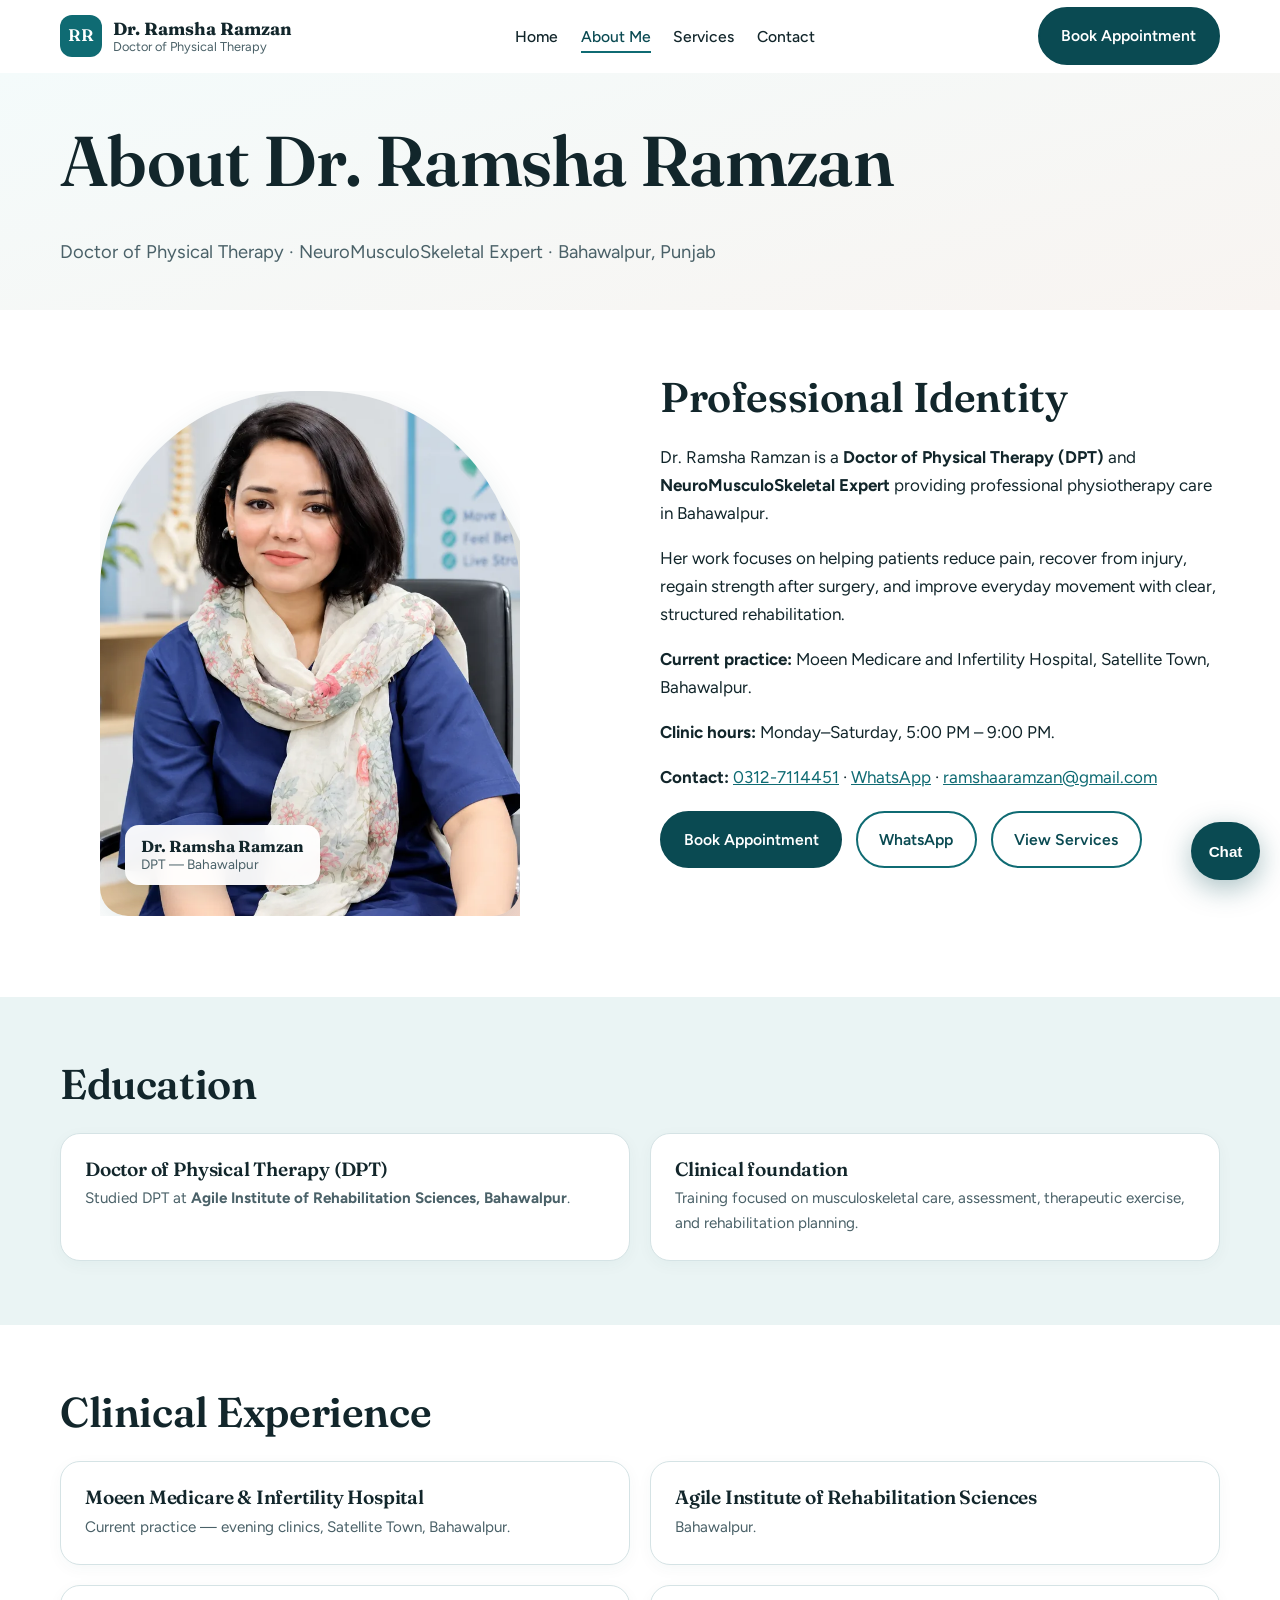
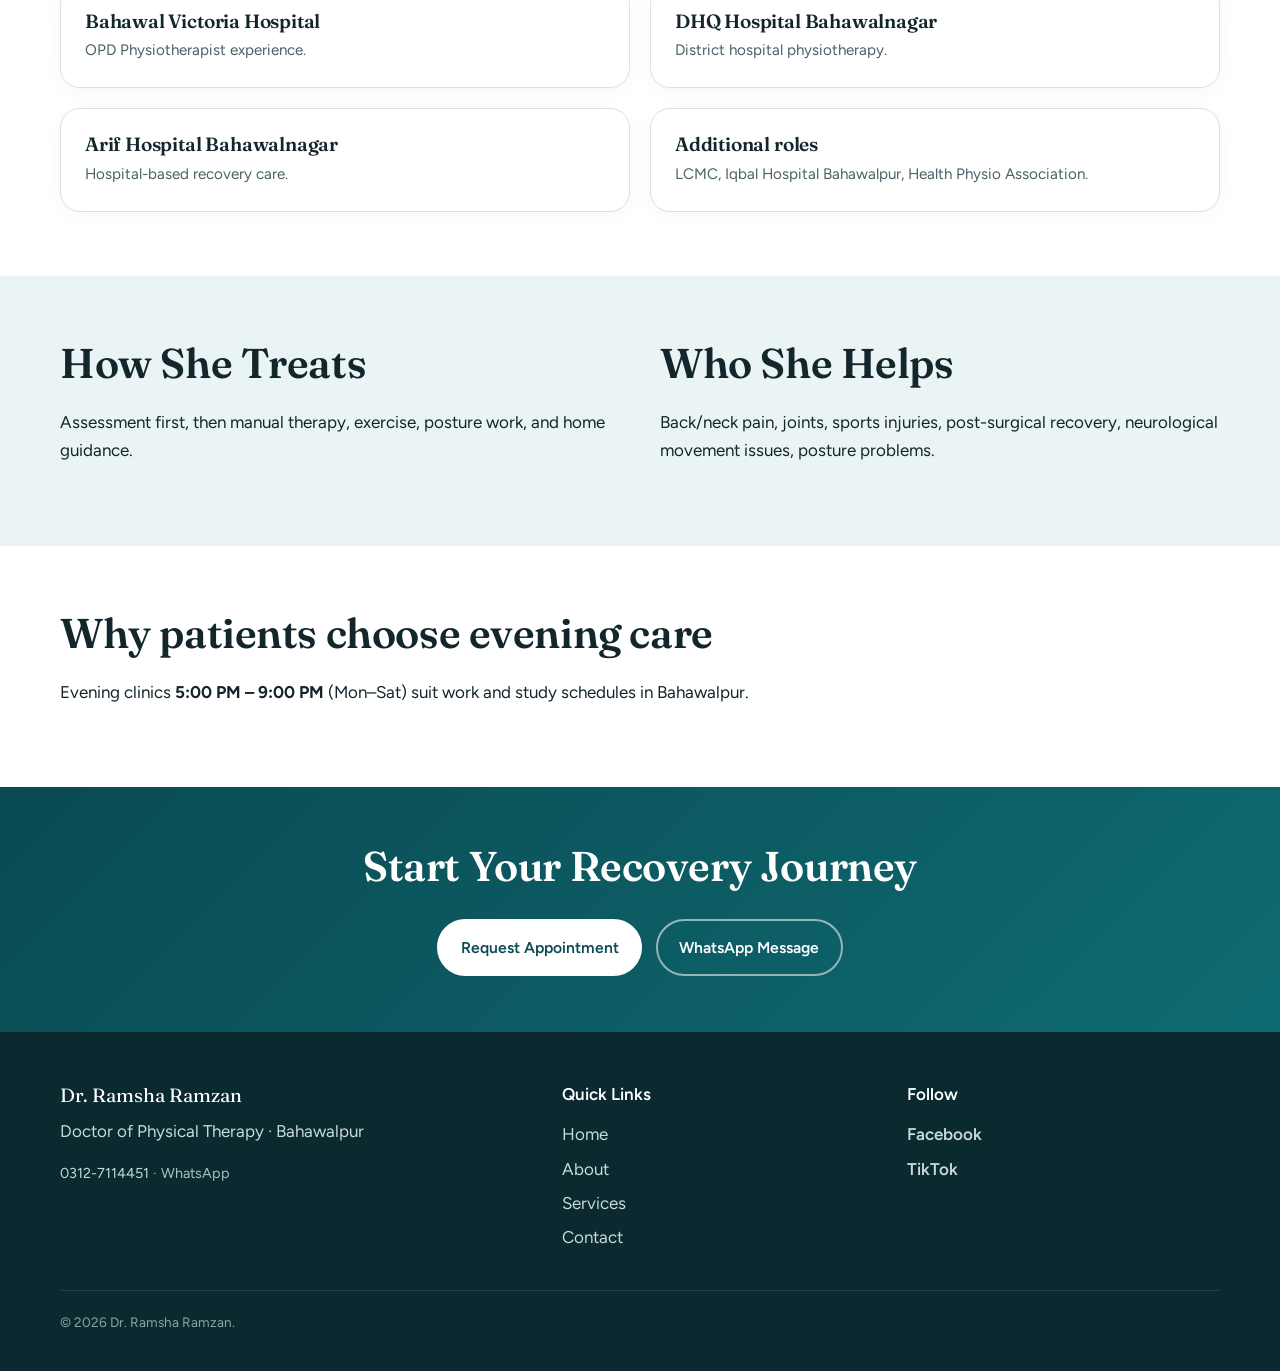
==== commit 1a3932ed: "Cache-bust main.js and mobile.css to v=31 so mobile menu fix loads" ====
--- a/about.html
+++ b/about.html
@@ -10,9 +10,9 @@
   <meta property="og:description" content="Doctor of Physical Therapy and NeuroMusculoSkeletal Expert in Bahawalpur.">
   <meta property="og:image" content="https://joshwilsonnlr.github.io/Dr.ramsha/images/dr-ramsha-ramzan-900.webp">
   <meta name="twitter:card" content="summary_large_image">
-  <link rel="stylesheet" href="css/style.css?v=30">
-  <link rel="stylesheet" href="css/responsive.css?v=30">
-  <link rel="stylesheet" href="css/mobile.css?v=30">
+  <link rel="stylesheet" href="css/style.css?v=31">
+  <link rel="stylesheet" href="css/responsive.css?v=31">
+  <link rel="stylesheet" href="css/mobile.css?v=31">
   <link href="https://fonts.googleapis.com/css2?family=Fraunces:opsz,wght@9..144,500;9..144,600&family=Figtree:wght@400;500;600;700&display=swap" rel="stylesheet">
 </head>
 <body>
@@ -49,40 +49,30 @@
     </div></section>
     <section class="section tint"><div class="container"><h2 class="reveal">Education</h2>
       <div class="services-showcase">
-        <article class="service-showcase reveal"><h3>Doctor of Physical Therapy (DPT)</h3><p>Studied DPT at <strong>Agile Institute of Rehabilitation Sciences, Bahawalpur</strong> — professional training in assessment, rehabilitation, and evidence-based physiotherapy practice.</p></article>
-        <article class="service-showcase reveal"><h3>Clinical foundation</h3><p>Training and hospital exposure focused on musculoskeletal care, patient assessment, therapeutic exercise, and rehabilitation planning for real-world clinical cases.</p></article>
+        <article class="service-showcase reveal"><h3>Doctor of Physical Therapy (DPT)</h3><p>Studied DPT at <strong>Agile Institute of Rehabilitation Sciences, Bahawalpur</strong>.</p></article>
+        <article class="service-showcase reveal"><h3>Clinical foundation</h3><p>Training focused on musculoskeletal care, assessment, therapeutic exercise, and rehabilitation planning.</p></article>
       </div>
     </div></section>
     <section class="section"><div class="container"><h2 class="reveal">Clinical Experience</h2>
-      <p class="reveal" style="color:var(--muted);max-width:65ch;">Dr. Ramsha has worked across hospital and rehabilitation settings in Bahawalpur and Bahawalnagar:</p>
       <div class="services-showcase">
-        <article class="service-showcase reveal"><h3>Moeen Medicare &amp; Infertility Hospital</h3><p>Current physiotherapy practice in Satellite Town, Bahawalpur — evening clinics for pain, injury, and rehabilitation care.</p></article>
-        <article class="service-showcase reveal"><h3>Agile Institute of Rehabilitation Sciences</h3><p>Associated with Agile Institute of Rehabilitation Sciences, Bahawalpur.</p></article>
-        <article class="service-showcase reveal"><h3>Bahawal Victoria Hospital</h3><p>OPD Physiotherapist experience in the Physiotherapy Department.</p></article>
-        <article class="service-showcase reveal"><h3>DHQ Hospital Bahawalnagar</h3><p>Physiotherapist experience in district hospital settings.</p></article>
-        <article class="service-showcase reveal"><h3>Arif Hospital Bahawalnagar</h3><p>Clinical physiotherapy supporting hospital-based recovery.</p></article>
-        <article class="service-showcase reveal"><h3>Additional clinical roles</h3><p>Life Care Medical Complex (LCMC), Iqbal Hospital Bahawalpur, and Health Physio Association.</p></article>
+        <article class="service-showcase reveal"><h3>Moeen Medicare &amp; Infertility Hospital</h3><p>Current practice — evening clinics, Satellite Town, Bahawalpur.</p></article>
+        <article class="service-showcase reveal"><h3>Agile Institute of Rehabilitation Sciences</h3><p>Bahawalpur.</p></article>
+        <article class="service-showcase reveal"><h3>Bahawal Victoria Hospital</h3><p>OPD Physiotherapist experience.</p></article>
+        <article class="service-showcase reveal"><h3>DHQ Hospital Bahawalnagar</h3><p>District hospital physiotherapy.</p></article>
+        <article class="service-showcase reveal"><h3>Arif Hospital Bahawalnagar</h3><p>Hospital-based recovery care.</p></article>
+        <article class="service-showcase reveal"><h3>Additional roles</h3><p>LCMC, Iqbal Hospital Bahawalpur, Health Physio Association.</p></article>
       </div>
     </div></section>
     <section class="section tint"><div class="container split">
-      <div class="reveal"><h2>How She Treats</h2><p>Every patient starts with a proper assessment. Treatment may include manual therapy, therapeutic exercise, posture correction, mobility work, and clear home guidance.</p><p>The goal is practical: less pain, better movement, and a plan you can understand and follow.</p></div>
-      <div class="reveal"><h2>Who She Helps</h2><p>Patients with back or neck pain, joint problems, sports injuries, post-surgical stiffness or weakness, neurological movement challenges, and posture-related discomfort — including students, office workers, athletes, and older adults in Bahawalpur.</p></div>
-    </div></section>
-    <section class="section tint"><div class="container reveal">
-      <h2>Why patients choose evening care</h2>
-      <p>Many people in Bahawalpur cannot leave work or studies during the day. Evening clinics from <strong>5:00 PM to 9:00 PM</strong> (Monday–Saturday) make it practical to get assessed and start treatment without missing regular responsibilities.</p>
-      <p>Dr. Ramsha’s approach is personal: listen carefully, examine movement, explain findings in simple language, and build a plan you can follow at home between sessions.</p>
+      <div class="reveal"><h2>How She Treats</h2><p>Assessment first, then manual therapy, exercise, posture work, and home guidance.</p></div>
+      <div class="reveal"><h2>Who She Helps</h2><p>Back/neck pain, joints, sports injuries, post-surgical recovery, neurological movement issues, posture problems.</p></div>
     </div></section>
     <section class="section"><div class="container reveal">
-      <h2>Location &amp; Availability</h2>
-      <p><strong>Clinic:</strong> Moeen Medicare and Infertility Hospital, Satellite Town, Bahawalpur, Punjab, Pakistan.</p>
-      <p><strong>Hours:</strong> Monday to Saturday, 5:00 PM – 9:00 PM.</p>
-      <p><strong>Booking:</strong> Online form, phone, or WhatsApp.</p>
-      <div class="btn-row"><a class="btn btn-primary" href="contact.html#book">Request Appointment</a><a class="btn btn-outline" href="https://wa.me/923127114451">WhatsApp</a></div>
+      <h2>Why patients choose evening care</h2>
+      <p>Evening clinics <strong>5:00 PM – 9:00 PM</strong> (Mon–Sat) suit work and study schedules in Bahawalpur.</p>
     </div></section>
     <section class="cta-premium"><div class="container cta-inner reveal">
       <h2>Start Your Recovery Journey</h2>
-      <p>Book a consultation with Dr. Ramsha Ramzan in Bahawalpur today.</p>
       <div class="btn-row" style="display:flex;justify-content:center;gap:0.85rem;width:100%;">
         <a class="btn btn-light" href="contact.html#book">Request Appointment</a>
         <a class="btn btn-ghost" href="https://wa.me/923127114451">WhatsApp Message</a>
@@ -90,7 +80,7 @@
     </div></section>
   </main>
   <footer class="site-footer"><div class="container footer-grid">
-    <div><p class="footer-name">Dr. Ramsha Ramzan</p><p>Doctor of Physical Therapy · Bahawalpur, Punjab</p><p class="footer-blurb">Mon–Sat 5–9 PM · Moeen Medicare, Satellite Town · <a href="tel:+923127114451">0312-7114451</a></p></div>
+    <div><p class="footer-name">Dr. Ramsha Ramzan</p><p>Doctor of Physical Therapy · Bahawalpur</p><p class="footer-blurb"><a href="tel:+923127114451">0312-7114451</a> · WhatsApp</p></div>
     <div><p class="footer-h">Quick Links</p><ul><li><a href="index.html">Home</a></li><li><a href="about.html">About</a></li><li><a href="services.html">Services</a></li><li><a href="contact.html">Contact</a></li></ul></div>
     <div><p class="footer-h">Follow</p><ul class="social-links"><li><a href="https://www.facebook.com/ramsha.ramzan.2025" target="_blank" rel="noopener">Facebook</a></li><li><a href="https://www.tiktok.com/@drramsharramzan" target="_blank" rel="noopener">TikTok</a></li></ul></div>
   </div><div class="container footer-base"><p>© 2026 Dr. Ramsha Ramzan.</p></div></footer>
@@ -101,10 +91,14 @@
         <form class="chat-form" id="chat-form" autocomplete="off"><input type="text" id="chat-input" placeholder="Ask about hours, services..." maxlength="300"><button type="submit" class="chat-send" aria-label="Send">Go</button></form>
       </div>
     </div>
-    <button type="button" class="chat-fab" id="chat-fab" aria-label="Open chat" aria-expanded="false"><span class="chat-fab-label">Chat</span></button>
+    <button type="button" class="chat-fab" id="chat-fab" aria-label="Open chat" aria-expanded="false" aria-controls="chat-panel"><span class="chat-fab-label">Chat</span></button>
   </div>
-  <div class="mobile-actions"><a href="tel:+923127114451">Call</a><a href="contact.html#book" class="mobile-book">Book</a><a href="https://wa.me/923127114451">WhatsApp</a></div>
-  <script src="js/main.js?v=30" defer></script>
-  <script src="js/chatbot.js?v=30" defer></script>
+  <div class="mobile-actions" aria-label="Quick contact">
+    <a href="tel:+923127114451">Call</a>
+    <a href="contact.html#book" class="mobile-book">Book</a>
+    <a href="https://wa.me/923127114451">WhatsApp</a>
+  </div>
+  <script src="js/main.js?v=31" defer></script>
+  <script src="js/chatbot.js?v=31" defer></script>
 </body>
 </html>
--- a/css/mobile.css
+++ b/css/mobile.css
@@ -49,6 +49,22 @@
     z-index: 200 !important;
     position: relative;
     flex-shrink: 0;
+    width: 44px;
+    height: 44px;
+    border: 0;
+    background: transparent;
+    cursor: pointer;
+    padding: 0;
+  }
+
+  .nav-toggle span {
+    display: block;
+    width: 22px;
+    height: 2px;
+    background: #12262b;
+    margin: 5px auto;
+    border-radius: 2px;
+    transition: transform 0.25s, opacity 0.25s;
   }
 
   .nav-cta { display: none !important; }
@@ -88,6 +104,7 @@
     margin: 0 !important;
     padding: 5.5rem 1.5rem 2rem !important;
     background: #ffffff !important;
+    display: flex !important;
     flex-direction: column !important;
     align-items: stretch !important;
     gap: 0 !important;
@@ -104,7 +121,8 @@
                 visibility 0.35s;
   }
 
-  .main-nav.open {
+  .main-nav.open,
+  body.menu-open .main-nav {
     transform: translateX(0) !important;
     visibility: visible !important;
     pointer-events: auto !important;
@@ -151,177 +169,33 @@
   .brand-text strong { font-size: 1rem; }
   .container { width: min(100% - 1.5rem, 1160px) !important; }
 
-  .service-showcase {
-    padding: 1.15rem 1.1rem !important;
-  }
-  .service-showcase .btn,
-  .service-showcase .btn-primary {
-    display: flex !important;
-    width: 100% !important;
-    margin-top: 0.85rem !important;
-    padding: 0.7rem 1rem !important;
-    font-size: 0.92rem !important;
-    justify-content: center;
-    box-sizing: border-box;
-  }
-  .services-showcase {
-    grid-template-columns: 1fr !important;
-    gap: 0.9rem !important;
-  }
-
-  .philosophy-point {
-    display: grid !important;
-    grid-template-columns: 36px 1fr !important;
-    gap: 0.35rem 0.65rem !important;
-    margin-bottom: 0.85rem !important;
-    align-items: start !important;
-  }
-  .philosophy-point .step-badge {
-    width: 28px !important;
-    height: 28px !important;
-    font-size: 0.8rem !important;
-    grid-row: 1 / span 2;
-  }
-  .philosophy-point h4 {
-    margin: 0 !important;
-    font-size: 1rem !important;
-    line-height: 1.3 !important;
-  }
-  .philosophy-point p {
-    margin: 0 !important;
-    font-size: 0.9rem !important;
-    line-height: 1.4 !important;
-  }
-
   .mobile-actions {
     display: flex !important;
     position: fixed !important;
-    left: 0;
-    right: 0;
-    bottom: 0;
-    z-index: 120;
-    background: #0a2a2f;
-    border-top: 1px solid rgba(255, 255, 255, 0.12);
-    box-shadow: 0 -6px 24px rgba(10, 42, 47, 0.25);
-    padding: 0.45rem 0.35rem calc(0.45rem + env(safe-area-inset-bottom, 0px));
-    gap: 0.35rem;
-    justify-content: space-around;
-    align-items: stretch;
-  }
+    left: 0 !important;
+    right: 0 !important;
+    bottom: 0 !important;
+    z-index: 120 !important;
+    background: #fff !important;
+    border-top: 1px solid #d5e3e5 !important;
+    justify-content: space-around !important;
+    padding: 0.5rem 0.25rem calc(0.5rem + env(safe-area-inset-bottom)) !important;
+  }
+
   .mobile-actions a {
-    flex: 1;
-    display: flex;
-    flex-direction: column;
-    align-items: center;
-    justify-content: center;
-    gap: 0.2rem;
-    text-decoration: none;
-    color: #e8f2f3;
-    font-size: 0.72rem;
-    font-weight: 600;
-    padding: 0.4rem 0.25rem;
-    border-radius: 12px;
-    min-height: 52px;
-  }
-  .mobile-actions a:active {
-    background: rgba(255, 255, 255, 0.08);
-  }
-  .mobile-actions .icon {
-    width: 20px;
-    height: 20px;
-    stroke: currentColor;
-  }
-  .mobile-actions .mobile-book {
-    background: #0f6b73;
-    color: #fff;
-  }
-  .mobile-actions .mobile-book:active {
-    background: #0a4a52;
-  }
-
-  .hero-grid {
-    grid-template-columns: 1fr !important;
-    gap: 2rem !important;
-  }
-  .hero-portrait {
-    order: -1;
-    width: 100% !important;
-    max-width: 360px !important;
-    margin-inline: auto !important;
-  }
-  .hero-portrait::before {
-    inset: 8% 0 -4% 6% !important;
-    border-radius: 180px 180px 24px 24px !important;
-  }
-  .portrait-frame {
-    border-radius: 180px 180px 24px 24px !important;
-  }
-  .portrait-tag {
-    left: 4% !important;
-    bottom: 4% !important;
-  }
-  h1, .hero-headline {
-    font-size: clamp(2rem, 8vw, 2.8rem) !important;
-  }
-  .btn-row {
-    flex-direction: column;
-    align-items: stretch;
-  }
-  .btn-row .btn { width: 100%; }
-  /* CTA section buttons stay centered */
-  .cta-premium .btn-row,
-  .cta-inner .btn-row {
+    display: flex !important;
     flex-direction: column !important;
     align-items: center !important;
-    justify-content: center !important;
-  }
-  .cta-premium .btn-row .btn,
-  .cta-inner .btn-row .btn {
-    width: auto !important;
-    min-width: min(100%, 260px);
-  }
-
-  .split,
-  .contact-grid,
-  .seo-content {
-    grid-template-columns: 1fr !important;
-  }
-  .card-grid,
-  .expertise-grid,
-  .steps,
-  .trust-grid,
-  .trust-section .trust-grid,
-  .form-grid,
-  .footer-grid {
-    grid-template-columns: 1fr !important;
-  }
-
-  .page-hero {
-    padding: 2rem 0 1.5rem !important;
-  }
-  .page-hero h1 {
-    font-size: clamp(1.9rem, 7vw, 2.6rem) !important;
-  }
-}
-
-@media (max-width: 1024px) {
-  .services-showcase,
-  .trust-section .trust-grid {
-    grid-template-columns: repeat(2, 1fr) !important;
-  }
-}
-
-@media (max-width: 900px) {
-  .services-showcase {
-    grid-template-columns: 1fr !important;
-  }
-}
-
-@media (max-width: 480px) {
-  .container {
-    width: min(100% - 1.25rem, 1160px) !important;
-  }
-  .hero-portrait {
-    max-width: 100% !important;
-  }
-}
+    gap: 0.2rem !important;
+    text-decoration: none !important;
+    color: #0a4a52 !important;
+    font-size: 0.75rem !important;
+    font-weight: 600 !important;
+    padding: 0.35rem 0.5rem !important;
+  }
+
+  .chat-widget {
+    bottom: 4.75rem !important;
+    right: 0.85rem !important;
+  }
+}
